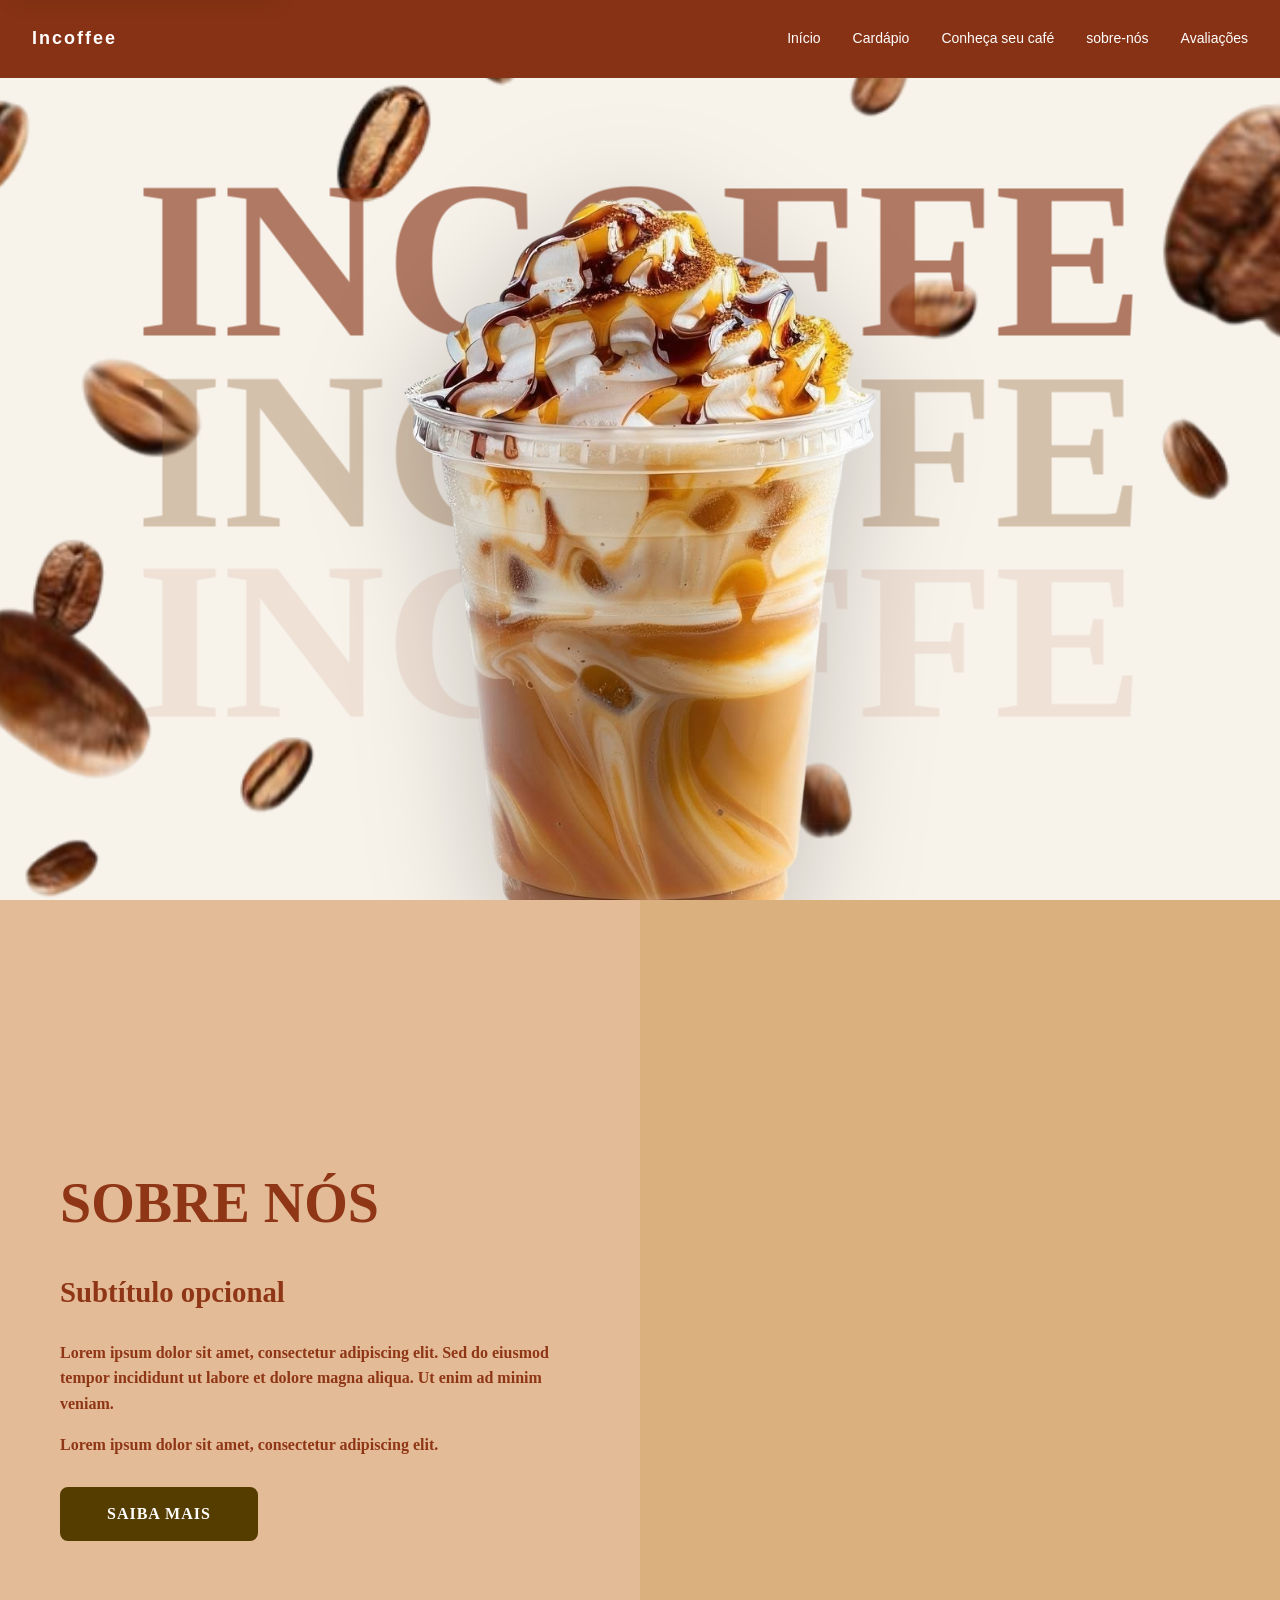
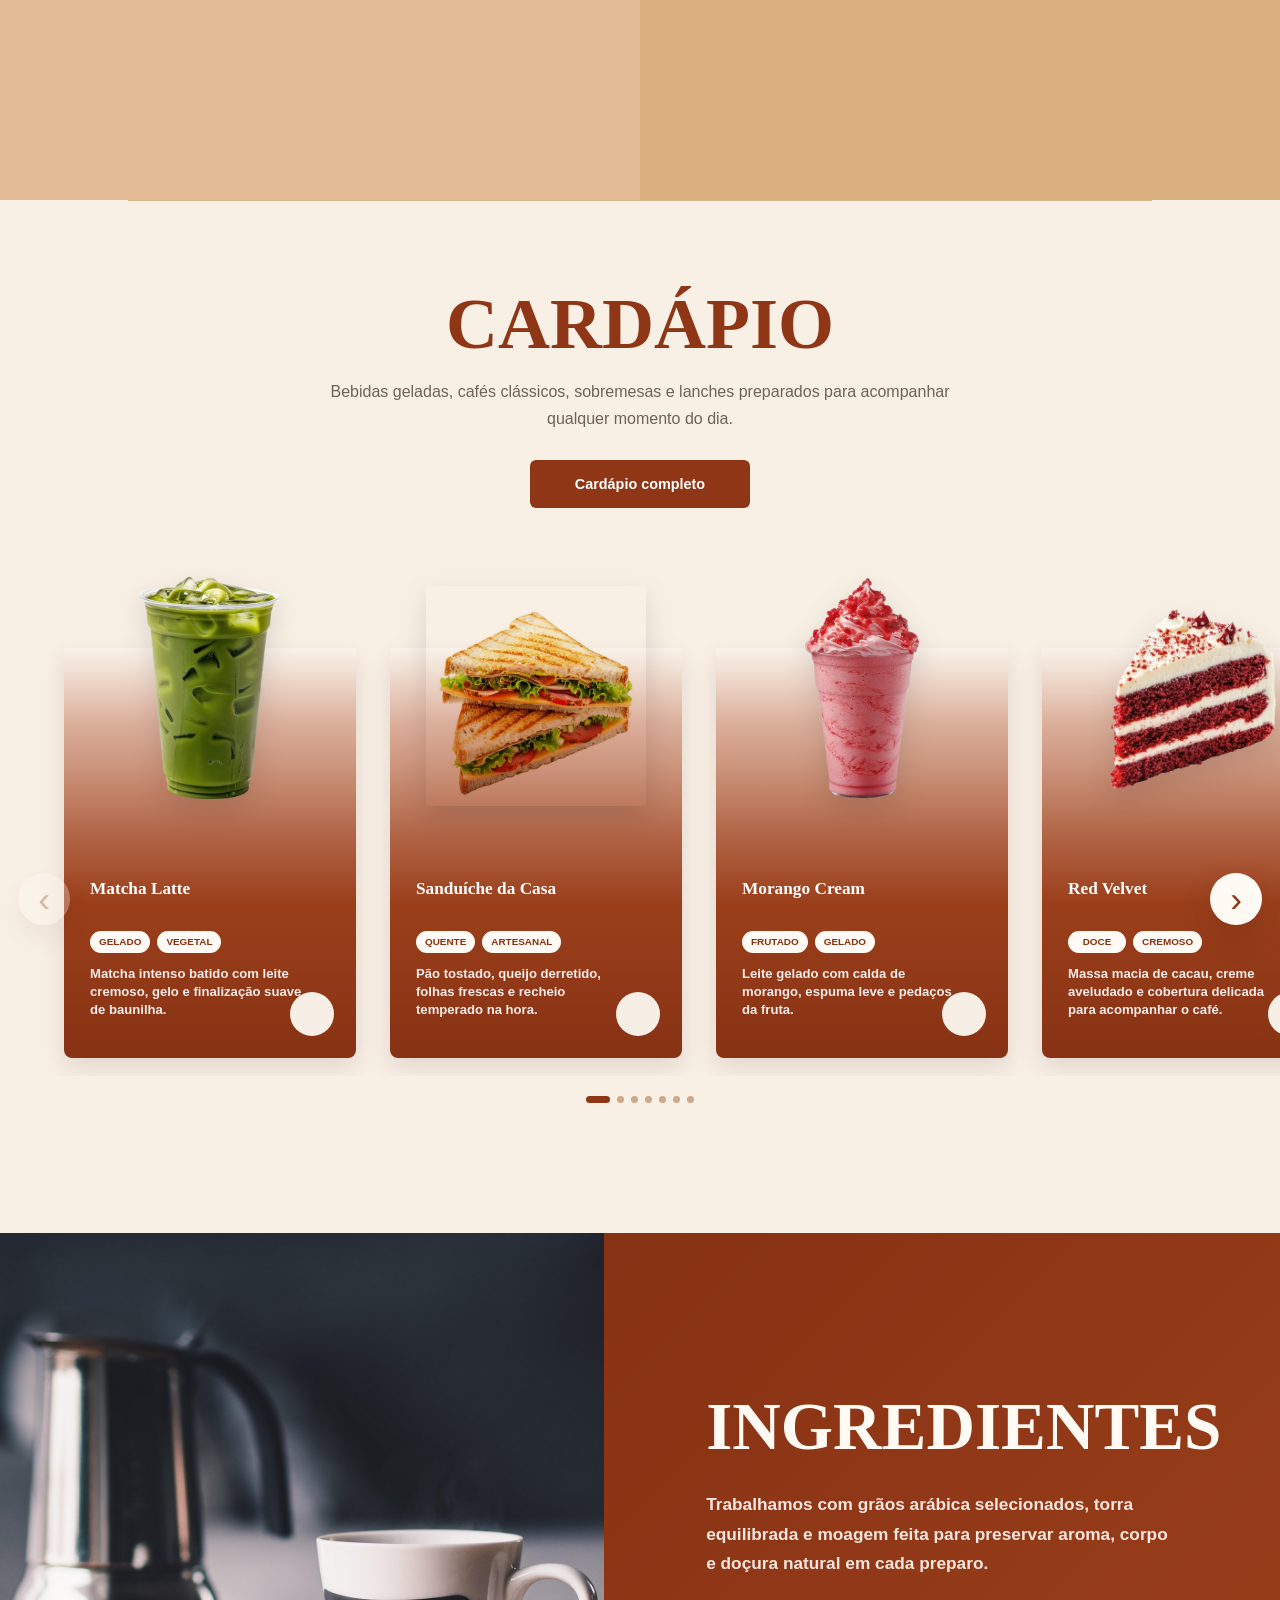
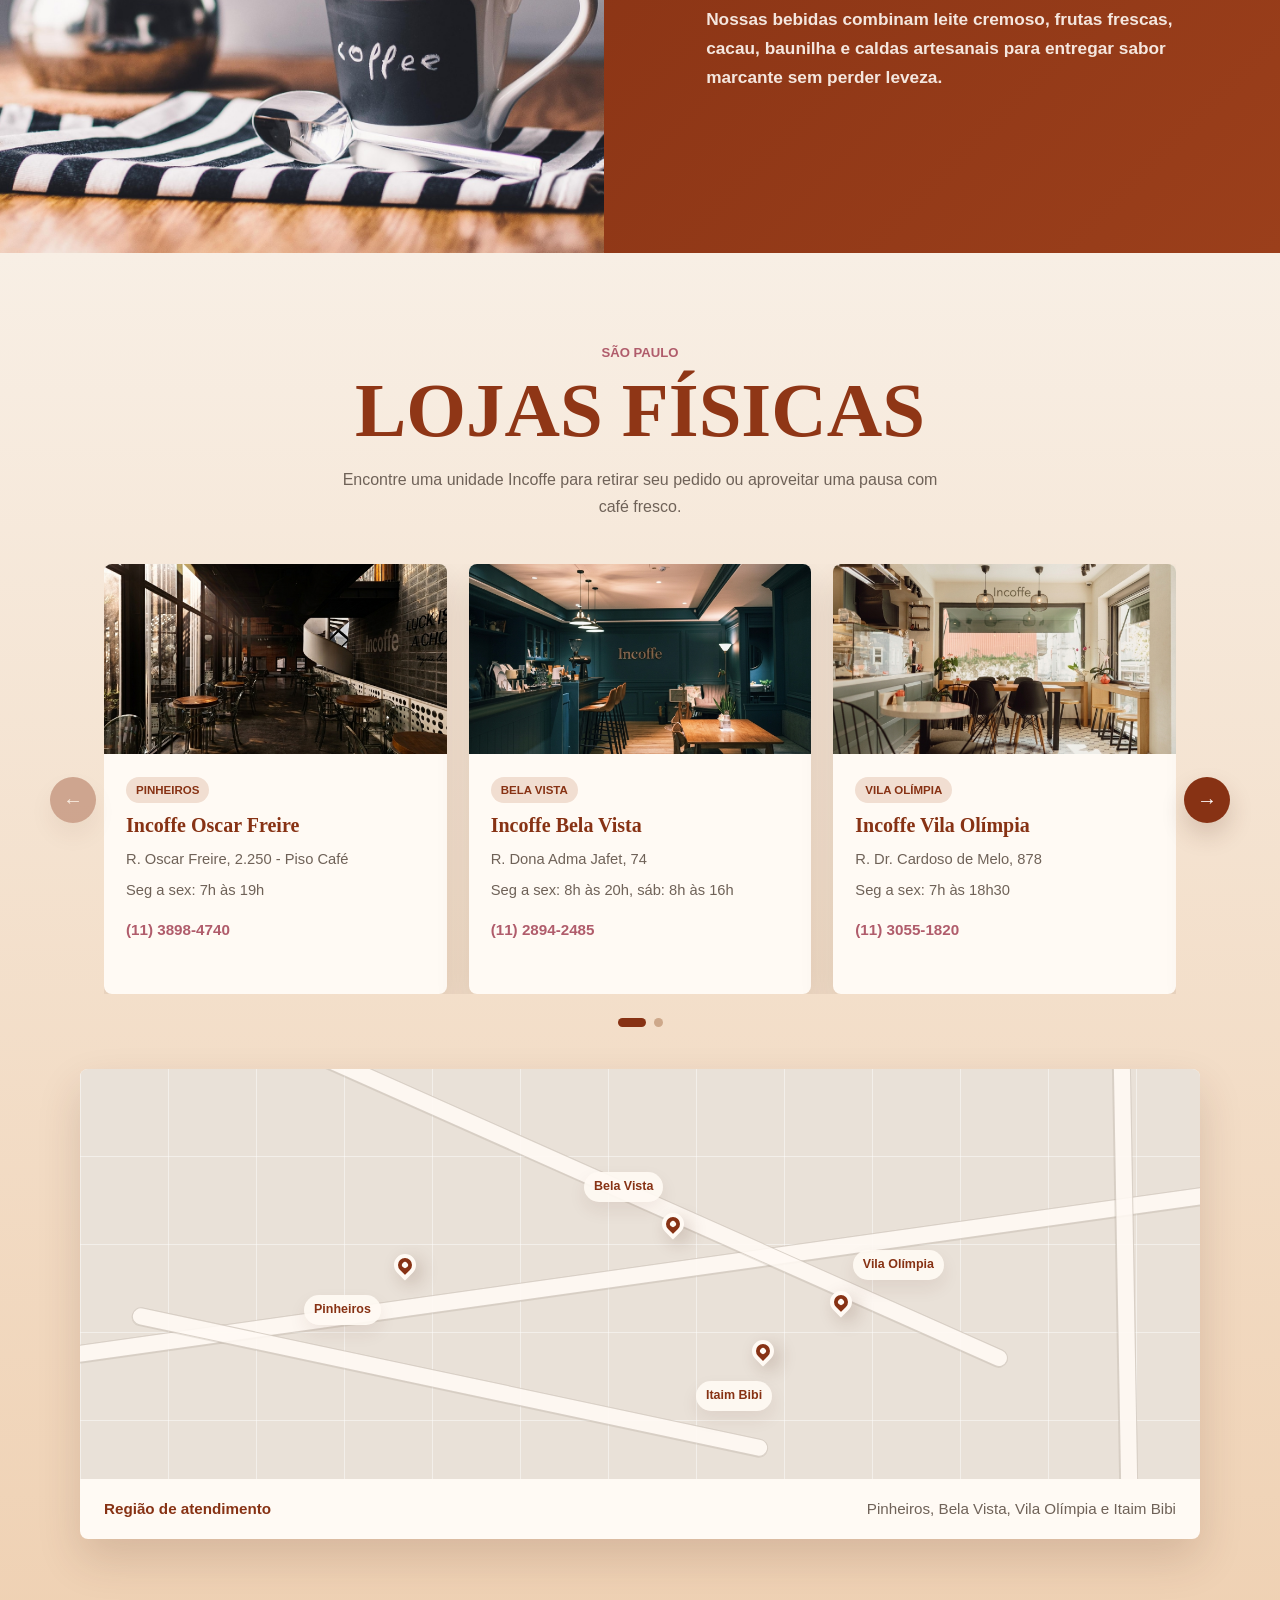
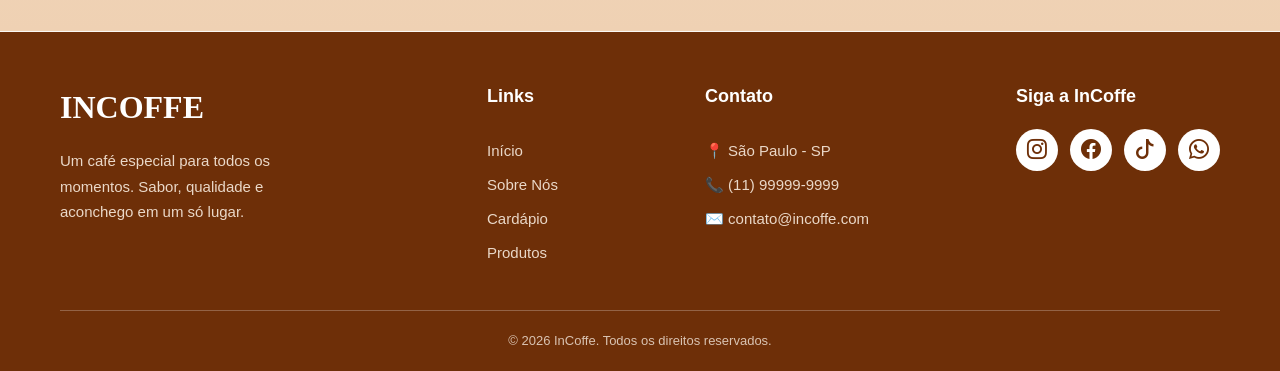
==== index.html @ 3d6f1a68 "." ====
<!DOCTYPE html>
<html lang="pt-BR">

<head>
  <meta charset="UTF-8">
  <meta name="viewport" content="width=device-width, initial-scale=1.0">
  <title>INCOFFE - Coffee Shop</title>
  <link rel="stylesheet" href="Css/index.css" type="text/css">
  <link rel="stylesheet" href="https://cdn.jsdelivr.net/npm/bootstrap-icons@1.13.1/font/bootstrap-icons.min.css">
</head>

<body>
  <a class="skip-link" href="#conteudo-principal">Pular para o conteúdo principal</a>

  <header>
    <nav id="navbar" aria-label="Menu principal">

      <i id="nav_logo"> Incoffee </i>

      <ul id="nav_list">
        <li class="nav-item active">
          <a href="#home">Início</a>
        </li>
        <li class="nav-item">
          <a href="cardapio.html">Cardápio</a>
        </li>
        <li class="nav-item">
          <a href="conheça.html">Conheça seu café</a>
        </li>
        <li class="nav-item">
          <a href="sobrenos.html">sobre-nós</a>
        </li>
        <li class="nav-item">
          <a href="#testimonials">Avaliações</a>
        </li>
      </ul>

      <button id="mobile_btn">
        <i class="fa-solid fa-bars"></i>
      </button>
    </nav>

    <div id="mobile_menu">
      <ul id="mobile_nav_list">
        <li class="nav-item">
          <a href="#home">Início</a>
        </li>
        <li class="nav-item">
          <a href="#menu">Cardápio</a>
        </li>
        <li class="nav-item">
          <a href="#testimonials">Avaliações</a>
        </li>
      </ul>

      <button class="btn-default">
        Peça aqui
      </button>
    </div>
  </header>

  <main id="conteudo-principal">
  <section class="hero" id="hero" aria-labelledby="titulo-principal">
    <h1 class="sr-only" id="titulo-principal">Incoffe Coffee Shop</h1>
    <img src="Img/grans de cafe .png" alt="" class="hero__background-image" aria-hidden="true">

    <div class="hero__text-background" aria-hidden="true">
      <h1 class="hero__text-line">INCOFFE</h1>
      <h1 class="hero__text-line">INCOFFE</h1>
      <h1 class="hero__text-line">INCOFFE</h1>
    </div>

    <div class="hero__image-wrapper" id="coffeeImageWrapper">
      <img src="./Img/cafecentro (1).png" alt="Iced Amber Latte" class="hero__product-image">
    </div>
  </section>

  <section class="sobre-nos">
    <div class="container">
      <div class="texto-col">
        <h2 class="titulo">SOBRE NÓS</h2>
        <p class="subtitulo">Subtítulo opcional</p>
        <p class="descricao">Lorem ipsum dolor sit amet, consectetur adipiscing elit. Sed do eiusmod tempor incididunt
          ut labore et dolore magna aliqua. Ut enim ad minim veniam.</p>
        <p class="descricao">Lorem ipsum dolor sit amet, consectetur adipiscing elit.</p>
        <a class="wave-button" href="sobrenos.html">SAIBA MAIS</a>
      </div>

      <div class="video-col">
        <div class="video-container">
          <video src="./videos/Vcoffee.mp4" autoplay muted loop playsinline></video>
        </div>
      </div>
    </div>
  </section>

  <section class="cardapio" id="cardapio">
    <div class="chamada">
      <h2>CARDÁPIO</h2>
      <p>Bebidas geladas, cafés clássicos, sobremesas e lanches preparados para acompanhar qualquer momento do dia.</p>
      <a class="buttonC" href="cardapio.html">Cardápio completo</a>
    </div>

    <div class="carrossel-produtos" id="produtos" aria-label="Produtos do cardápio">
      <button class="controle controle-anterior" type="button" aria-label="Produto anterior">&#8249;</button>

      <div class="janela-carrossel" role="region" aria-label="Lista rolável de produtos" tabindex="0">
        <div class="lista-produtos">
          <article class="produto">
            <img src="./Img/Matcha.png" alt="Matcha Latte">
            <h3>Matcha Latte</h3>
            <div class="etiquetas">
              <span>gelado</span>
              <span>vegetal</span>
            </div>
            <p>Matcha intenso batido com leite cremoso, gelo e finalização suave de baunilha.</p>
            <span class="circulo" aria-hidden="true"></span>
          </article>

          <article class="produto">
            <img src="./Img/Img/SanduicheN.jpg" alt="Sanduíche artesanal">
            <h3>Sanduíche da Casa</h3>
            <div class="etiquetas">
              <span>quente</span>
              <span>artesanal</span>
            </div>
            <p>Pão tostado, queijo derretido, folhas frescas e recheio temperado na hora.</p>
            <span class="circulo" aria-hidden="true"></span>
          </article>

          <article class="produto">
            <img src="./Img/Strawberry.png" alt="Bebida cremosa de morango">
            <h3>Morango Cream</h3>
            <div class="etiquetas">
              <span>frutado</span>
              <span>gelado</span>
            </div>
            <p>Leite gelado com calda de morango, espuma leve e pedaços da fruta.</p>
            <span class="circulo" aria-hidden="true"></span>
          </article>

          <article class="produto">
            <img src="./Img/RedVelvet.png" alt="Fatia de bolo red velvet">
            <h3>Red Velvet</h3>
            <div class="etiquetas">
              <span>doce</span>
              <span>cremoso</span>
            </div>
            <p>Massa macia de cacau, creme aveludado e cobertura delicada para acompanhar o café.</p>
            <span class="circulo" aria-hidden="true"></span>
          </article>

          <article class="produto">
            <img src="./Img/Img/icedLatte.png" alt="Iced latte com gelo">
            <h3>Iced Latte</h3>
            <div class="etiquetas">
              <span>espresso</span>
              <span>gelado</span>
            </div>
            <p>Espresso encorpado com leite gelado, gelo cristalino e toque leve de caramelo.</p>
            <span class="circulo" aria-hidden="true"></span>
          </article>

          <article class="produto">
            <img src="./Img/Img/PãodeQueijo.png" alt="Pão de queijo">
            <h3>Pão de Queijo</h3>
            <div class="etiquetas">
              <span>quentinho</span>
              <span>sem glúten</span>
            </div>
            <p>Casquinha dourada, interior macio e sabor de queijo que combina com qualquer café.</p>
            <span class="circulo" aria-hidden="true"></span>
          </article>

          <article class="produto">
            <img src="./Img/torta de limão.png" alt="Torta de limão">
            <h3>Torta de Limão</h3>
            <div class="etiquetas">
              <span>cítrico</span>
              <span>doce</span>
            </div>
            <p>Base crocante, creme de limão equilibrado e cobertura leve para uma pausa fresca.</p>
            <span class="circulo" aria-hidden="true"></span>
          </article>
        </div>
      </div>

      <button class="controle controle-proximo" type="button" aria-label="Próximo produto">&#8250;</button>

      <div class="indicadores" role="group" aria-label="Navegação do carrossel"></div>
    </div>
  </section>

  <section class="ingredientes" id="ingredientes">
    <div class="ingredientes__imagem">
      <img src="Img/fancycrave1-coffee-819362_1920.jpg" alt="Café quente preparado com ingredientes selecionados">
    </div>

    <div class="ingredientes__conteudo">
      <h2>INGREDIENTES</h2>
      <p>Trabalhamos com grãos arábica selecionados, torra equilibrada e moagem feita para preservar aroma, corpo e doçura natural em cada preparo.</p>
      <p>Nossas bebidas combinam leite cremoso, frutas frescas, cacau, baunilha e caldas artesanais para entregar sabor marcante sem perder leveza.</p>
    </div>
  </section>

  <section class="lojas-fisicas" id="lojas">
    <div class="lojas-cabecalho">
      <span>São Paulo</span>
      <h2>Lojas físicas</h2>
      <p>Encontre uma unidade Incoffe para retirar seu pedido ou aproveitar uma pausa com café fresco.</p>
    </div>

    <div class="carousel-wrapper" role="region" aria-label="Carrossel de lojas físicas em São Paulo">
      <button class="carousel-btn prev" id="prevBtn" type="button" aria-label="Loja anterior">&#8592;</button>

      <div class="carousel-track-container">
        <div class="carousel-track" id="track">
          <article class="loja-card">
            <img src="Img/Endereço1.jpeg" alt="Fachada da loja Incoffe Oscar Freire">
            <div class="loja-card__conteudo">
              <span class="loja-card__bairro">Pinheiros</span>
              <h3>Incoffe Oscar Freire</h3>
              <p>R. Oscar Freire, 2.250 - Piso Café</p>
              <p>Seg a sex: 7h às 19h</p>
              <strong>(11) 3898-4740</strong>
            </div>
          </article>

          <article class="loja-card">
            <img src="Img/Endereço2.jpeg" alt="Ambiente da loja Incoffe Bela Vista">
            <div class="loja-card__conteudo">
              <span class="loja-card__bairro">Bela Vista</span>
              <h3>Incoffe Bela Vista</h3>
              <p>R. Dona Adma Jafet, 74</p>
              <p>Seg a sex: 8h às 20h, sáb: 8h às 16h</p>
              <strong>(11) 2894-2485</strong>
            </div>
          </article>

          <article class="loja-card">
            <img src="Img/Endereço3.jpeg" alt="Mesa de atendimento da loja Incoffe Vila Olímpia">
            <div class="loja-card__conteudo">
              <span class="loja-card__bairro">Vila Olímpia</span>
              <h3>Incoffe Vila Olímpia</h3>
              <p>R. Dr. Cardoso de Melo, 878</p>
              <p>Seg a sex: 7h às 18h30</p>
              <strong>(11) 3055-1820</strong>
            </div>
          </article>

          <article class="loja-card">
            <img src="Img/endereço4.png" alt="Interior da loja Incoffe Itaim Bibi">
            <div class="loja-card__conteudo">
              <span class="loja-card__bairro">Itaim Bibi</span>
              <h3>Incoffe Itaim Bibi</h3>
              <p>R. João Cachoeira, 1200</p>
              <p>Seg a sex: 7h às 19h, sáb: 9h às 14h</p>
              <strong>(11) 3345-6789</strong>
            </div>
          </article>
        </div>
      </div>

      <button class="carousel-btn next" id="nextBtn" type="button" aria-label="Próxima loja">&#8594;</button>

      <div class="dots" id="dots" role="group" aria-label="Navegação das lojas"></div>
    </div>

    <div class="mapa-lojas">
      <div class="mapa-lojas__quadro">
        <iframe
          title="Mapa das lojas físicas Incoffe em São Paulo"
          src="https://www.openstreetmap.org/export/embed.html?bbox=-46.7152%2C-23.6187%2C-46.5938%2C-23.5044&amp;layer=mapnik&amp;marker=-23.5614%2C-46.6559"
          loading="lazy">
        </iframe>
        <div class="mapa-lojas__overlay" aria-hidden="true">
          <span class="mapa-rua mapa-rua--principal"></span>
          <span class="mapa-rua mapa-rua--diagonal"></span>
          <span class="mapa-rua mapa-rua--vertical"></span>
          <span class="mapa-rua mapa-rua--curta"></span>
          <span class="mapa-pin mapa-pin--pinheiros"></span>
          <span class="mapa-pin mapa-pin--bela"></span>
          <span class="mapa-pin mapa-pin--vila"></span>
          <span class="mapa-pin mapa-pin--itaim"></span>
          <span class="mapa-bairro mapa-bairro--pinheiros">Pinheiros</span>
          <span class="mapa-bairro mapa-bairro--bela">Bela Vista</span>
          <span class="mapa-bairro mapa-bairro--vila">Vila Olímpia</span>
          <span class="mapa-bairro mapa-bairro--itaim">Itaim Bibi</span>
        </div>
      </div>
      <div class="mapa-lojas__legenda">
        <strong>Região de atendimento</strong>
        <span>Pinheiros, Bela Vista, Vila Olímpia e Itaim Bibi</span>
      </div>
    </div>
  </section>
  </main>

  <footer class="footer">
    <div class="footer-container">
      <div class="footer-logo">
        <h2>INCOFFE</h2>
        <p>
          Um café especial para todos os momentos.
          Sabor, qualidade e aconchego em um só lugar.
        </p>
      </div>

      <div class="footer-links">
        <h3>Links</h3>
        <a href="index.html">Início</a>
        <a href="sobrenos.html">Sobre Nós</a>
        <a href="cardapio.html">Cardápio</a>
        <a href="#products">Produtos</a>
      </div>

      <div class="footer-contato">
        <h3>Contato</h3>
        <p>📍 São Paulo - SP</p>
        <p>📞 (11) 99999-9999</p>
        <p>✉️ contato@incoffe.com</p>
      </div>

      <div class="footer-social">
        <h3>Siga a InCoffe</h3>
        <div class="social-icons">
          <a href="#" title="Instagram"><i class="bi bi-instagram"></i></a>
          <a href="#" title="Facebook"><i class="bi bi-facebook"></i></a>
          <a href="#" title="TikTok"><i class="bi bi-tiktok"></i></a>
          <a href="#" title="WhatsApp"><i class="bi bi-whatsapp"></i></a>
        </div>
      </div>
    </div>

    <div class="footer-bottom">
      <p>© 2026 InCoffe. Todos os direitos reservados.</p>
    </div>
  </footer>

  <script src="script.js"></script>
  <script src="acessibilidade.js"></script>
</body>

</html>
---- Css/index.css ----
:root {
  --color-primary: #873214;
  --color-primary-dark: #6E2F08;
  --color-accent: #fffefe;
  --color-text: #2c2c2a;
  --color-text-light: #888780;
  --color-bg: #faf8f3;
  --color-bg-dark: #e7dbba;
  --color-border: rgba(88, 87, 84, 0.1);
  --color-rose: #b05c6b;
  --color-brown-light: #d9b38c;

  --spacing-xs: 0.5rem;
  --spacing-sm: 1rem;
  --spacing-md: 1.5rem;
  --spacing-lg: 2rem;
  --spacing-xl: 6rem;
  --spacing-2xl: 6rem;

  --border-radius: 8px;
  --transition: 0.3s ease;
  --transition-smooth: 0.4s ease-in-out;
}

* {
  margin: 0;
  padding: 0;
  box-sizing: border-box;
}

html {
  scroll-behavior: smooth;
}

body {
  font-family: -apple-system, BlinkMacSystemFont, 'Segoe UI', Roboto, Oxygen, Ubuntu, Cantarell, sans-serif;
  background-color: var(--color-bg);
  color: var(--color-text);
  line-height: 1.6;
  overflow-x: hidden;
  padding: 0;
}

.skip-link {
  position: fixed;
  top: 12px;
  left: 12px;
  z-index: 2000;
  transform: translateY(-140%);
  padding: 10px 14px;
  border-radius: 6px;
  background: #fffaf4;
  color: var(--color-primary);
  font-weight: 800;
  text-decoration: none;
  box-shadow: 0 8px 18px rgba(83, 39, 22, 0.2);
  transition: transform var(--transition);
}

.skip-link:focus {
  transform: translateY(0);
}

.sr-only {
  position: absolute;
  width: 1px;
  height: 1px;
  padding: 0;
  margin: -1px;
  overflow: hidden;
  clip: rect(0, 0, 0, 0);
  white-space: nowrap;
  border: 0;
}

a:focus-visible,
button:focus-visible,
[tabindex]:focus-visible {
  outline: 3px solid var(--color-rose);
  outline-offset: 3px;
}

/* ========== NAVBAR ========== */
#navbar {
  position: fixed;
  top: 0;
  left: 0;
  right: 0;
  z-index: 1000;
  background: #873214;
  backdrop-filter: blur(10px);
  padding: var(--spacing-md) var(--spacing-lg);
  display: flex;
  justify-content: space-between;
  align-items: center;
  border-bottom: 0.5px solid var(--color-border);
}

#nav_logo {
  font-size: 18px;
  font-weight: 600;
  letter-spacing: 2px;
  color: var(--color-accent);
  font-style: normal;
}

#nav_list {
  display: flex;
  list-style: none;
  gap: var(--spacing-lg);
  font-size: 14px;
  margin: 0;
  padding: 0;
}

#nav_list a {
  text-decoration: none;
  color: var(--color-accent);
  transition: color var(--transition-smooth);
}

#nav_list a:hover,
.nav-item.active a {
  color: #fffdfa;
}

#mobile_btn,
#mobile_menu {
  display: none;
}

.btn-default {
  background: var(--color-accent);
  color: var(--color-primary);
  border: none;
  padding: 0.7rem 1.5rem;
  border-radius: var(--border-radius);
  cursor: pointer;
  font-size: 13px;
  font-weight: 600;
  transition: all var(--transition-smooth);
}

.btn-default:hover {
  background: #6d3a09;
  color: var(--color-accent);
}

/* ========== HERO ========== */
.hero {
  height: 100vh;
  min-height: 100vh;
  position: relative;
  overflow: hidden;
  display: flex;
  align-items: center;
  justify-content: center;
  background: #f7f2ea;
  margin-top: 0;
  container-type: inline-size;
}

.hero__background-image {
  position: absolute;
  inset: 0;
  z-index: 0;
  width: 100%;
  height: 100%;
  object-fit: cover;
  object-position: center;
  pointer-events: none;
  user-select: none;
}

.hero__text-background {
  position: absolute;
  top: 50%;
  left: 50%;
  transform: translate(-50%, -50%);
  width: min(100%, 1440px);
  height: 100%;
  display: flex;
  flex-direction: column;
  justify-content: center;
  align-items: center;
  z-index: 1;
  pointer-events: none;
  overflow: hidden;
}

.hero__text-line {
  font-size: clamp(4rem, 18cqi, 14rem);
  font-weight: 900;
  font-family: "Rockwell Extra Bold", "Rockwell", "Cooper Black";
  text-transform: uppercase;
  letter-spacing: 0;
  line-height: 0.85;
  white-space: nowrap;
  text-align: center;
  width: 100%;
  transform: translateY(0);
  will-change: transform;
}

.hero__text-line:nth-child(1) {
  transform: scaleX(1.05);
  color: #873314a1;
  opacity: 1;
}

.hero__text-line:nth-child(2) {
  transform: scaleX(1.08);
  color: #8b592ba2;
  opacity: 0.5;
}

.hero__text-line:nth-child(3) {
  transform: scaleX(1.05);
  color: #ba6e4d83;
  opacity: 0.25;
}

.hero__image-wrapper {
  position: absolute;
  top: 55%;
  left: 50%;
  transform: translate(-50%, -40%);
  z-index: 10;
  width: clamp(400px, 60vw, 1200px);
  max-width: none;
  height: auto;
  display: flex;
  align-items: center;
  justify-content: center;
  will-change: transform;
}

.hero__product-image {
  width: 100%;
  height: auto;
  max-height: 90vh;
  object-fit: contain;
  object-position: center;
  filter: drop-shadow(0 20px 60px rgba(0, 0, 0, 0.2));
}

/* ========== SOBRE NÓS ========== */
.sobre-nos {
  background: #dab07e;
  min-height: 100vh;
  display: flex;
  justify-content: center;
  align-items: stretch;
  padding: 0;
  overflow: hidden;
  font-family: "Rockwell Extra Bold", "Rockwell", Georgia, serif;
}

.sobre-nos .container {
  display: flex;
  flex-wrap: nowrap;
  max-width: 100%;
  width: 100%;
  padding: 0;
  gap: 0;
}

.texto-col {
  flex: 0 0 50%;
  max-width: 50%;
  background-color: #e4bb97;
  display: flex;
  flex-direction: column;
  justify-content: center;
  align-items: flex-start;
  padding: 60px;
  box-sizing: border-box;
  color: #8F3616;
}

.sobre-nos .titulo {
  color: #8F3616;
  font-family: "Rockwell Extra Bold", "Rockwell", Georgia, serif;
  font-size: 3.5rem;
  margin-bottom: 20px;
}

.sobre-nos .subtitulo {
  color: #8F3616;
  font-size: 1.8rem;
  font-style: normal;
  font-weight: 800;
  margin-bottom: 25px;
}

.descricao {
  color: #8F3616;
  font-size: 1rem;
  font-weight: 700;
  line-height: 1.6;
  margin-bottom: 15px;
}

.wave-button {
  display: inline-flex;
  align-items: center;
  justify-content: center;
  margin-top: 15px;
  padding: 12px 45px;
  background-color: #553d00;
  border: 2px solid #553d00;
  border-radius: 8px;
  color: #ffffff;
  text-decoration: none;
  font-weight: bold;
  letter-spacing: 1px;
  cursor: pointer;
  transition: 0.3s;
}

.wave-button:hover {
  background-color: #3a2a00;
  border-color: #3a2a00;
}

.video-col {
  flex: 0 0 50%;
  max-width: 50%;
  display: flex;
  justify-content: center;
  align-items: center;
  margin: 0;
  position: relative;
  z-index: 10;
}

.video-container {
  width: 100%;
  height: 100%;
  overflow: hidden;
  border: 0;
}

.video-container video {
  width: 100%;
  height: 100%;
  object-fit: cover;
  border: 0;
  outline: none;
}

/* =========================================================
   CARDÁPIO
========================================================= */

.cardapio {
  background: #f8efe5;
  padding: 88px 0 82px;
  position: relative;
  overflow: hidden;
  container-type: inline-size;
}

.cardapio::before {
  content: "";
  position: absolute;
  top: 0;
  left: 50%;
  width: 80%;
  height: 1px;
  transform: translateX(-50%);
  background: #d9b38c;
}

/* ---------- TÍTULO ---------- */

.cardapio .chamada {
  max-width: 700px;
  margin: 0 auto 42px;
  padding: 0 24px;
  text-align: center;
}

.cardapio .chamada h2 {
  margin: 0 0 18px;
  color: #8f3616;
  font-family: "Rockwell Extra Bold", "Rockwell", Georgia, serif;
  font-size: clamp(2.6rem, 11cqi, 4.5rem);
  font-weight: 900;
  line-height: 1;
  letter-spacing: 0;
  text-transform: uppercase;
}

.cardapio .chamada p {
  max-width: 620px;
  margin: 0 auto 28px;
  color: #6f6258;
  font-size: 1rem;
  line-height: 1.7;
}

/* ---------- BOTÃO DO CARDÁPIO ---------- */

.buttonC {
  border: none;
  display: inline-flex;
  align-items: center;
  justify-content: center;
  min-width: 220px;
  min-height: 48px;
  padding: 12px 28px;
  border-radius: 6px;
  background: #8f3616;
  color: #fff;
  font-size: 0.9rem;
  font-weight: 700;
  text-decoration: none;
  cursor: pointer;
  transition: 0.25s ease;
}

.buttonC:hover {
  background: #6e2f08;
  transform: translateY(-2px);
}

/* =========================================================
   CARROSSEL DE PRODUTOS
========================================================= */

.carrossel-produtos {
  width: min(1440px, 100%);
  margin: 0 auto;
  position: relative;
  padding: 0 0 48px;
}

.janela-carrossel {
  width: 100%;
  overflow-x: auto;
  overflow-y: visible;
  border-radius: 0;
  scroll-behavior: smooth;
  scroll-padding: 0 max(44px, 5vw);
  scroll-snap-type: x mandatory;
  scrollbar-width: none;
}

.janela-carrossel::-webkit-scrollbar {
  display: none;
}

.lista-produtos {
  display: flex;
  gap: 34px;
  width: max-content;
  padding: 98px max(44px, 5vw) 18px;
}

/* =========================================================
   CARD
========================================================= */

.produto {
  position: relative;
  flex: 0 0 292px;
  height: 410px;
  padding: 232px 26px 28px;
  display: flex;
  flex-direction: column;
  align-items: flex-start;
  scroll-snap-align: center;
  background: linear-gradient(180deg, rgba(248, 239, 229, 0) 0%, #d7a58e 18%, #9b3f1b 62%, #873214 100%);
  border-radius: 0 0 8px 8px;
  color: #fff;
  overflow: visible;
  box-shadow: 0 10px 25px rgba(83, 39, 22, 0.12);
  transition: transform 0.3s ease, box-shadow 0.3s ease;
}

.produto::before {
  content: "";
  position: absolute;
  inset: 0;
  border-radius: inherit;
  background: linear-gradient(to bottom, rgba(255, 255, 255, 0.2), transparent 45%);
  pointer-events: none;
}

.produto:hover {
  transform: translateY(-6px);
  box-shadow: 0 16px 32px rgba(83, 39, 22, 0.18);
}

/* =========================================================
   IMAGEM
========================================================= */

.produto img {
  position: absolute;
  top: -78px;
  left: 50%;
  width: 236px;
  height: 236px;
  transform: translateX(-50%);
  object-fit: contain;
  filter: drop-shadow(0 10px 14px rgba(0, 0, 0, 0.12));
  transition: transform 0.35s ease;
}

.produto:nth-child(2) img {
  top: -62px;
  width: 276px;
  height: 220px;
  mix-blend-mode: multiply;
}

.produto:nth-child(4) img,
.produto:nth-child(7) img {
  top: -64px;
  width: 250px;
  height: 228px;
}

.produto:nth-child(6) img {
  top: -52px;
  width: 226px;
  height: 210px;
}

.produto:hover img {
  transform: translateX(-50%) translateY(-5px);
}

/* =========================================================
   NOME
========================================================= */

.produto h3 {
  position: relative;
  z-index: 2;
  min-height: 44px;
  margin: 0 0 7px;
  color: #fff;
  font-family: "Rockwell Extra Bold", "Rockwell", Georgia, serif;
  font-size: 1.08rem;
  line-height: 1.08;
  text-align: left;
}

/* =========================================================
   ETIQUETAS
========================================================= */

.produto .etiquetas {
  display: flex;
  flex-wrap: wrap;
  gap: 7px;
  margin-bottom: 12px;
}

.produto .etiquetas span {
  min-width: 58px;
  padding: 3px 9px;
  border: none;
  border-radius: 20px;
  background: #fffaf4;
  color: #873214;
  font-size: 0.62rem;
  font-weight: 800;
  letter-spacing: 0;
  text-align: center;
  text-transform: uppercase;
}

/* =========================================================
   DESCRIÇÃO
========================================================= */

.produto p {
  position: relative;
  z-index: 2;
  margin: 0;
  max-width: 218px;
  color: rgba(255, 255, 255, 0.9);
  font-size: 0.82rem;
  font-weight: 600;
  line-height: 1.35;
  text-align: left;
}

/* =========================================================
   CÍRCULO DE AÇÃO
========================================================= */

.produto .circulo {
  position: absolute;
  right: 22px;
  bottom: 22px;
  width: 44px;
  height: 44px;
  border-radius: 50%;
  background: #f7eee5;
  transition: 0.3s ease;
}

.produto:hover .circulo {
  transform: scale(1.08);
}

/* =========================================================
   BOTÕES DO CARROSSEL
========================================================= */

.controle {
  position: absolute;
  top: 58%;
  transform: translateY(-50%);
  width: 52px;
  height: 52px;
  border: none;
  border-radius: 50%;
  background: #fffaf4;
  color: #8f3616;
  font-size: 2.2rem;
  font-weight: 400;
  display: flex;
  align-items: center;
  justify-content: center;
  cursor: pointer;
  z-index: 10;
  box-shadow: 0 14px 30px rgba(70, 32, 14, 0.18);
  transition: background 0.25s ease, color 0.25s ease, transform 0.25s ease;
}

.controle:hover {
  background: #8f3616;
  color: #fff;
  transform: translateY(-50%) scale(1.05);
}

.controle:disabled {
  opacity: 0.3;
  cursor: default;
  transform: translateY(-50%);
}

.controle-anterior {
  left: 18px;
}

.controle-proximo {
  right: 18px;
}

/* =========================================================
   INDICADORES
========================================================= */

.indicadores {
  display: flex;
  justify-content: center;
  align-items: center;
  gap: 7px;
  margin-top: 20px;
}

.indicadores button {
  width: 7px;
  height: 7px;
  padding: 0;
  border: none;
  border-radius: 20px;
  background: #cda88a;
  cursor: pointer;
  transition: width 0.25s ease, background 0.25s ease;
}

.indicadores button.ativo {
  width: 24px;
  background: #8f3616;
}

/* =========================================================
   TABLET
========================================================= */

@media (max-width: 1000px) {
  .cardapio {
    padding: 76px 0 68px;
  }

  .lista-produtos {
    gap: 26px;
    padding-left: max(28px, 4vw);
    padding-right: max(28px, 4vw);
  }

  .produto {
    flex-basis: 270px;
    height: 395px;
    padding-top: 222px;
  }

  .produto img {
    width: 218px;
    height: 218px;
  }
}

/* =========================================================
   MOBILE
========================================================= */

@media (max-width: 650px) {
  .cardapio {
    padding: 62px 0 56px;
  }

  .cardapio .chamada {
    margin-bottom: 35px;
  }

  .cardapio .chamada h2 {
    font-size: 2.7rem;
  }

  .cardapio .chamada p {
    font-size: 0.9rem;
  }

  .carrossel-produtos {
    padding-bottom: 34px;
  }

  .janela-carrossel {
    scroll-padding: 0 20px;
  }

  .lista-produtos {
    gap: 18px;
    padding: 86px 20px 18px;
  }

  .produto {
    flex: 0 0 min(78vw, 260px);
    height: 378px;
    padding: 206px 20px 24px;
  }

  .produto img {
    width: 202px;
    height: 202px;
    top: -62px;
  }

  .produto:nth-child(2) img {
    top: -48px;
    width: 232px;
    height: 184px;
  }

  .produto:nth-child(4) img,
  .produto:nth-child(7) img {
    top: -52px;
    width: 214px;
    height: 194px;
  }

  .produto h3 {
    min-height: 38px;
    font-size: 1rem;
  }

  .produto p {
    max-width: calc(100% - 54px);
    font-size: 0.8rem;
  }

  .controle {
    display: none;
  }
}

/* =========================================================
   CELULARES PEQUENOS
========================================================= */

@media (max-width: 400px) {
  .cardapio .chamada h2 {
    font-size: 2.35rem;
  }

  .produto {
    flex-basis: 252px;
    height: 368px;
  }

  .produto img {
    width: 190px;
    height: 190px;
  }
}

@media (prefers-reduced-motion: reduce) {
  html {
    scroll-behavior: auto;
  }

  *,
  *::before,
  *::after {
    animation-duration: 0.01ms !important;
    animation-iteration-count: 1 !important;
    transition-duration: 0.01ms !important;
  }
}

/* ========== INGREDIENTES ========== */
.ingredientes {
  min-height: 620px;
  display: grid;
  grid-template-columns: minmax(0, 1fr) minmax(0, 1.12fr);
  background: #873214;
  container-type: inline-size;
}

.ingredientes__imagem {
  min-height: 620px;
  overflow: hidden;
}

.ingredientes__imagem img {
  width: 100%;
  height: 100%;
  display: block;
  object-fit: cover;
  object-position: center;
}

.ingredientes__conteudo {
  display: flex;
  flex-direction: column;
  align-items: flex-start;
  justify-content: center;
  padding: clamp(52px, 8vw, 108px);
  color: #fffaf4;
  background: linear-gradient(135deg, #873214 0%, #9b3f1b 100%);
  text-align: left;
}

.ingredientes__conteudo h2 {
  margin: 0 0 30px;
  color: #fffaf4;
  font-family: "Rockwell Extra Bold", "Rockwell", Georgia, serif;
  font-size: clamp(2.8rem, 6cqi, 4.2rem);
  font-weight: 900;
  line-height: 1;
  letter-spacing: 0;
  text-transform: uppercase;
}

.ingredientes__conteudo p {
  max-width: 660px;
  margin: 0 0 26px;
  color: rgba(255, 250, 244, 0.9);
  font-size: 1.08rem;
  font-weight: 700;
  line-height: 1.7;
  text-align: left;
}

.ingredientes__conteudo p:last-child {
  margin-bottom: 0;
}

/* ========== LOJAS FÍSICAS ========== */
.lojas-fisicas {
  background: linear-gradient(180deg, #f8efe5 0%, #efd1b3 100%);
  padding: 86px 34px 92px;
  container-type: inline-size;
}

.lojas-cabecalho {
  max-width: 720px;
  margin: 0 auto 44px;
  text-align: center;
  color: #8f3616;
}

.lojas-cabecalho span {
  display: inline-flex;
  margin-bottom: 10px;
  color: #b05c6b;
  font-size: 0.82rem;
  font-weight: 800;
  letter-spacing: 0;
  text-transform: uppercase;
}

.lojas-cabecalho h2 {
  margin: 0 0 16px;
  font-family: "Rockwell Extra Bold", "Rockwell", Georgia, serif;
  font-size: clamp(2.8rem, 14cqi, 4.8rem);
  font-weight: 900;
  line-height: 1;
  text-transform: uppercase;
}

.lojas-cabecalho p {
  max-width: 600px;
  margin: 0 auto;
  color: #6f6258;
  font-size: 1rem;
  line-height: 1.7;
}

.carousel-wrapper {
  position: relative;
  width: min(1180px, 100%);
  margin: 0 auto 42px;
  padding: 0 54px;
}

.carousel-track-container {
  overflow: hidden;
}

.carousel-track {
  display: flex;
  gap: 22px;
  transition: transform 0.4s ease-in-out;
  will-change: transform;
}

.loja-card {
  flex: 0 0 calc((100% - 44px) / 3);
  min-height: 430px;
  overflow: hidden;
  border-radius: 8px;
  background: #fffaf4;
  box-shadow: 0 18px 34px rgba(83, 39, 22, 0.14);
}

.loja-card img {
  width: 100%;
  height: 190px;
  object-fit: cover;
  display: block;
}

.loja-card__conteudo {
  padding: 22px;
  color: #4a3329;
}

.loja-card__bairro {
  display: inline-flex;
  margin-bottom: 10px;
  padding: 4px 10px;
  border-radius: 999px;
  background: #f1ded1;
  color: #873214;
  font-size: 0.72rem;
  font-weight: 800;
  text-transform: uppercase;
}

.loja-card h3 {
  margin: 0 0 12px;
  color: #873214;
  font-family: "Rockwell Extra Bold", "Rockwell", Georgia, serif;
  font-size: 1.25rem;
  line-height: 1.2;
}

.loja-card p {
  margin: 0 0 9px;
  color: #6f6258;
  font-size: 0.92rem;
  line-height: 1.45;
}

.loja-card strong {
  display: inline-flex;
  margin-top: 8px;
  color: #b05c6b;
  font-size: 0.95rem;
}

.carousel-btn {
  position: absolute;
  top: 46%;
  width: 46px;
  height: 46px;
  border-radius: 50%;
  border: none;
  background: #873214;
  color: white;
  font-size: 1.25rem;
  cursor: pointer;
  display: flex;
  align-items: center;
  justify-content: center;
  z-index: 10;
  box-shadow: 0 12px 24px rgba(83, 39, 22, 0.18);
  transition: background 0.2s, transform 0.2s;
}

.carousel-btn:hover {
  background: #b05c6b;
  transform: translateY(-2px);
}

.carousel-btn.prev {
  left: 0;
}

.carousel-btn.next {
  right: 0;
}

.carousel-btn:disabled {
  opacity: 0.35;
  cursor: default;
  transform: none;
}

.dots {
  display: flex;
  justify-content: center;
  gap: 8px;
  margin-top: 24px;
}

.dot {
  width: 9px;
  height: 9px;
  border-radius: 50%;
  background: #cda88a;
  border: none;
  cursor: pointer;
  padding: 0;
  transition: width 0.25s ease, background 0.25s ease;
}

.dot.active {
  width: 28px;
  border-radius: 999px;
  background: #873214;
}

.mapa-lojas {
  width: min(1120px, 100%);
  margin: 0 auto;
  overflow: hidden;
  border-radius: 8px;
  background: #fffaf4;
  box-shadow: 0 20px 44px rgba(83, 39, 22, 0.16);
}

.mapa-lojas__quadro {
  position: relative;
  width: 100%;
  height: 410px;
  overflow: hidden;
  background:
    linear-gradient(90deg, rgba(255, 255, 255, 0.45) 1px, transparent 1px) 0 0 / 88px 88px,
    linear-gradient(0deg, rgba(255, 255, 255, 0.45) 1px, transparent 1px) 0 0 / 88px 88px,
    #e9e1d8;
}

.mapa-lojas iframe {
  position: absolute;
  inset: 0;
  z-index: 1;
  width: 100%;
  height: 100%;
  display: block;
  border: 0;
}

.mapa-lojas__overlay {
  position: absolute;
  inset: 0;
  z-index: 2;
  pointer-events: none;
}

.mapa-rua {
  position: absolute;
  height: 18px;
  border: 1px solid rgba(141, 126, 111, 0.32);
  border-radius: 999px;
  background: rgba(255, 250, 244, 0.88);
  box-shadow: 0 1px 0 rgba(141, 126, 111, 0.18);
}

.mapa-rua--principal {
  left: -6%;
  top: 48%;
  width: 112%;
  transform: rotate(-8deg);
}

.mapa-rua--diagonal {
  left: 12%;
  top: 28%;
  width: 74%;
  transform: rotate(24deg);
}

.mapa-rua--vertical {
  left: 49%;
  top: -4%;
  width: 88%;
  transform: rotate(89deg);
}

.mapa-rua--curta {
  left: 4%;
  top: 74%;
  width: 58%;
  transform: rotate(12deg);
}

.mapa-pin {
  position: absolute;
  width: 22px;
  height: 22px;
  border: 4px solid #fffaf4;
  border-radius: 50% 50% 50% 0;
  background: #873214;
  box-shadow: 0 8px 18px rgba(83, 39, 22, 0.22);
  transform: rotate(-45deg);
}

.mapa-pin::after {
  content: "";
  position: absolute;
  inset: 4px;
  border-radius: 50%;
  background: #fffaf4;
}

.mapa-pin--pinheiros {
  left: 28%;
  top: 45%;
}

.mapa-pin--bela {
  left: 52%;
  top: 35%;
}

.mapa-pin--vila {
  left: 67%;
  top: 54%;
}

.mapa-pin--itaim {
  left: 60%;
  top: 66%;
}

.mapa-bairro {
  position: absolute;
  padding: 5px 10px;
  border-radius: 999px;
  background: rgba(255, 250, 244, 0.92);
  color: #873214;
  font-size: 0.78rem;
  font-weight: 800;
  box-shadow: 0 8px 18px rgba(83, 39, 22, 0.08);
}

.mapa-bairro--pinheiros {
  left: 20%;
  top: 55%;
}

.mapa-bairro--bela {
  left: 45%;
  top: 25%;
}

.mapa-bairro--vila {
  left: 69%;
  top: 44%;
}

.mapa-bairro--itaim {
  left: 55%;
  top: 76%;
}

.mapa-lojas__legenda {
  display: flex;
  justify-content: space-between;
  gap: 18px;
  padding: 18px 24px;
  color: #6f6258;
  font-size: 0.95rem;
}

.mapa-lojas__legenda strong {
  color: #873214;
}

@media (max-width: 1000px) {
  .lojas-fisicas {
    padding: 76px 24px 78px;
  }

  .loja-card {
    flex-basis: calc((100% - 22px) / 2);
  }
}

@media (max-width: 700px) {
  .lojas-fisicas {
    padding: 64px 16px 68px;
  }

  .lojas-cabecalho {
    margin-bottom: 34px;
  }

  .lojas-cabecalho h2 {
    font-size: 2.65rem;
  }

  .carousel-wrapper {
    padding: 0 36px;
  }

  .loja-card {
    flex-basis: 100%;
    min-height: 410px;
  }

  .carousel-btn {
    width: 38px;
    height: 38px;
    font-size: 1rem;
  }

  .mapa-lojas__quadro {
    height: 320px;
  }

  .mapa-lojas__legenda {
    flex-direction: column;
    gap: 6px;
  }
}

/* ========== FOOTER ========== */
.footer {
  background-color: #6E2F08;
  color: rgb(255, 248, 248);
  padding: 50px 60px 20px;
  font-family: Arial, Helvetica, sans-serif;
}

.footer-container {
  max-width: 1200px;
  margin: auto;
  display: flex;
  justify-content: space-between;
  gap: 50px;
}

.footer-logo {
  width: 280px;
}

.footer-logo h2 {
  color: white;
  font-family: 'Irish Grover', cursive;
  font-size: 32px;
  margin: 0 0 15px;
}

.footer-logo p {
  color: #ead8c8;
  font-size: 15px;
  line-height: 1.7;
}

.footer-links,
.footer-contato,
.footer-social {
  display: flex;
  flex-direction: column;
}

.footer h3 {
  color: white;
  font-size: 18px;
  margin: 0 0 18px;
}

.footer-links {
  gap: 10px;
}

.footer-links a {
  color: #ead8c8;
  text-decoration: none;
  font-size: 15px;
  transition: 0.3s;
}

.footer-links a:hover {
  color: white;
  transform: translateX(5px);
}

.footer-contato {
  gap: 10px;
}

.footer-contato p {
  color: #ead8c8;
  font-size: 15px;
  margin: 0;
}

.social-icons {
  display: flex;
  gap: 12px;
}

.social-icons a {
  width: 42px;
  height: 42px;
  display: flex;
  align-items: center;
  justify-content: center;
  background-color: white;
  color: #6E2F08;
  border-radius: 50%;
  text-decoration: none;
  font-size: 20px;
  transition: 0.3s;
}

.social-icons a:hover {
  background-color: #d9b38c;
  color: white;
  transform: translateY(-5px);
}

.footer-bottom {
  margin-top: 45px;
  padding-top: 20px;
  border-top: 1px solid rgba(255, 255, 255, 0.25);
  text-align: center;
}

.footer-bottom p {
  margin: 0;
  color: #d9c3b2;
  font-size: 13px;
}

/* ========== RESPONSIVO ========== */
@media (max-width: 1024px) {
  .controle-anterior {
    left: 14px;
  }

  .controle-proximo {
    right: 14px;
  }
}

@media (max-width: 900px) {
  .sobre-nos .container {
    flex-direction: column;
  }

  .sobre-nos .texto-col {
    text-align: center;
    max-width: 100%;
    flex: 0 0 100%;
    padding: 40px 20px;
  }

  .sobre-nos .video-col {
    max-width: 100%;
    flex: 0 0 100%;
    width: 100%;
  }
}

@media (max-width: 850px) {
  .sobre-nos .container {
    flex-direction: column;
  }

  .sobre-nos .texto-col {
    text-align: center;
  }

  .sobre-nos .video-col {
    width: 100%;
  }
}

@media (max-width: 768px) {
  #navbar {
    flex-direction: column;
    gap: var(--spacing-md);
    padding: var(--spacing-sm);
  }

  #nav_list {
    gap: var(--spacing-md);
    font-size: 12px;
    flex-wrap: wrap;
    justify-content: center;
  }

  .hero {
    margin-top: 120px;
  }

  .hero__text-line {
    font-size: clamp(3.4rem, 20cqi, 8rem);
    letter-spacing: 0;
  }

  .hero__image-wrapper {
    top: 66%;
    width: clamp(300px, 78vw, 460px);
    max-width: 460px;
  }

  .ingredientes {
    min-height: 0;
    grid-template-columns: 1fr;
  }

  .ingredientes__imagem {
    min-height: 300px;
  }

  .ingredientes__conteudo {
    padding: 46px 24px 54px;
    text-align: left;
    align-items: flex-start;
  }

  .ingredientes__conteudo h2 {
    font-size: 2.55rem;
  }

  .ingredientes__conteudo p {
    font-size: 0.96rem;
  }

  .cardapio {
    padding: 68px 0 60px;
  }

  .cardapio .chamada {
    margin-bottom: 2rem;
  }

  .cardapio .chamada h2 {
    font-size: 2.5rem;
    margin-bottom: 1.5rem;
  }

  .cardapio .chamada p {
    font-size: 1rem;
    margin-bottom: 1.5rem;
  }

  .carrossel-produtos {
    padding-bottom: 36px;
  }

  .janela-carrossel {
    scroll-padding: 0 22px;
  }

  .lista-produtos {
    gap: 20px;
    padding: 90px 22px 18px;
  }

  .produto {
    flex: 0 0 min(76vw, 265px);
    min-width: 0;
    height: 382px;
    padding: 210px 20px 24px;
  }

  .produto img {
    width: 204px;
    height: 204px;
    top: -62px;
  }

  .produto:nth-child(2) img {
    top: -50px;
    width: 236px;
    height: 184px;
  }

  .produto:nth-child(4) img,
  .produto:nth-child(7) img {
    top: -52px;
    width: 216px;
    height: 194px;
  }

  .controle {
    width: 40px;
    height: 40px;
    font-size: 1.55rem;
  }

  .controle-anterior {
    left: 8px;
  }

  .controle-proximo {
    right: 8px;
  }
}

@media (max-width: 480px) {
  .hero__text-line {
    font-size: clamp(3rem, 19cqi, 5.5rem);
    letter-spacing: 0;
  }

  .hero__image-wrapper {
    top: 67%;
    width: clamp(260px, 90vw, 380px);
    max-width: 380px;
  }

  .produto {
    flex-basis: min(82vw, 250px);
    height: 368px;
  }

  .produto img {
    width: 190px;
    height: 190px;
  }
}
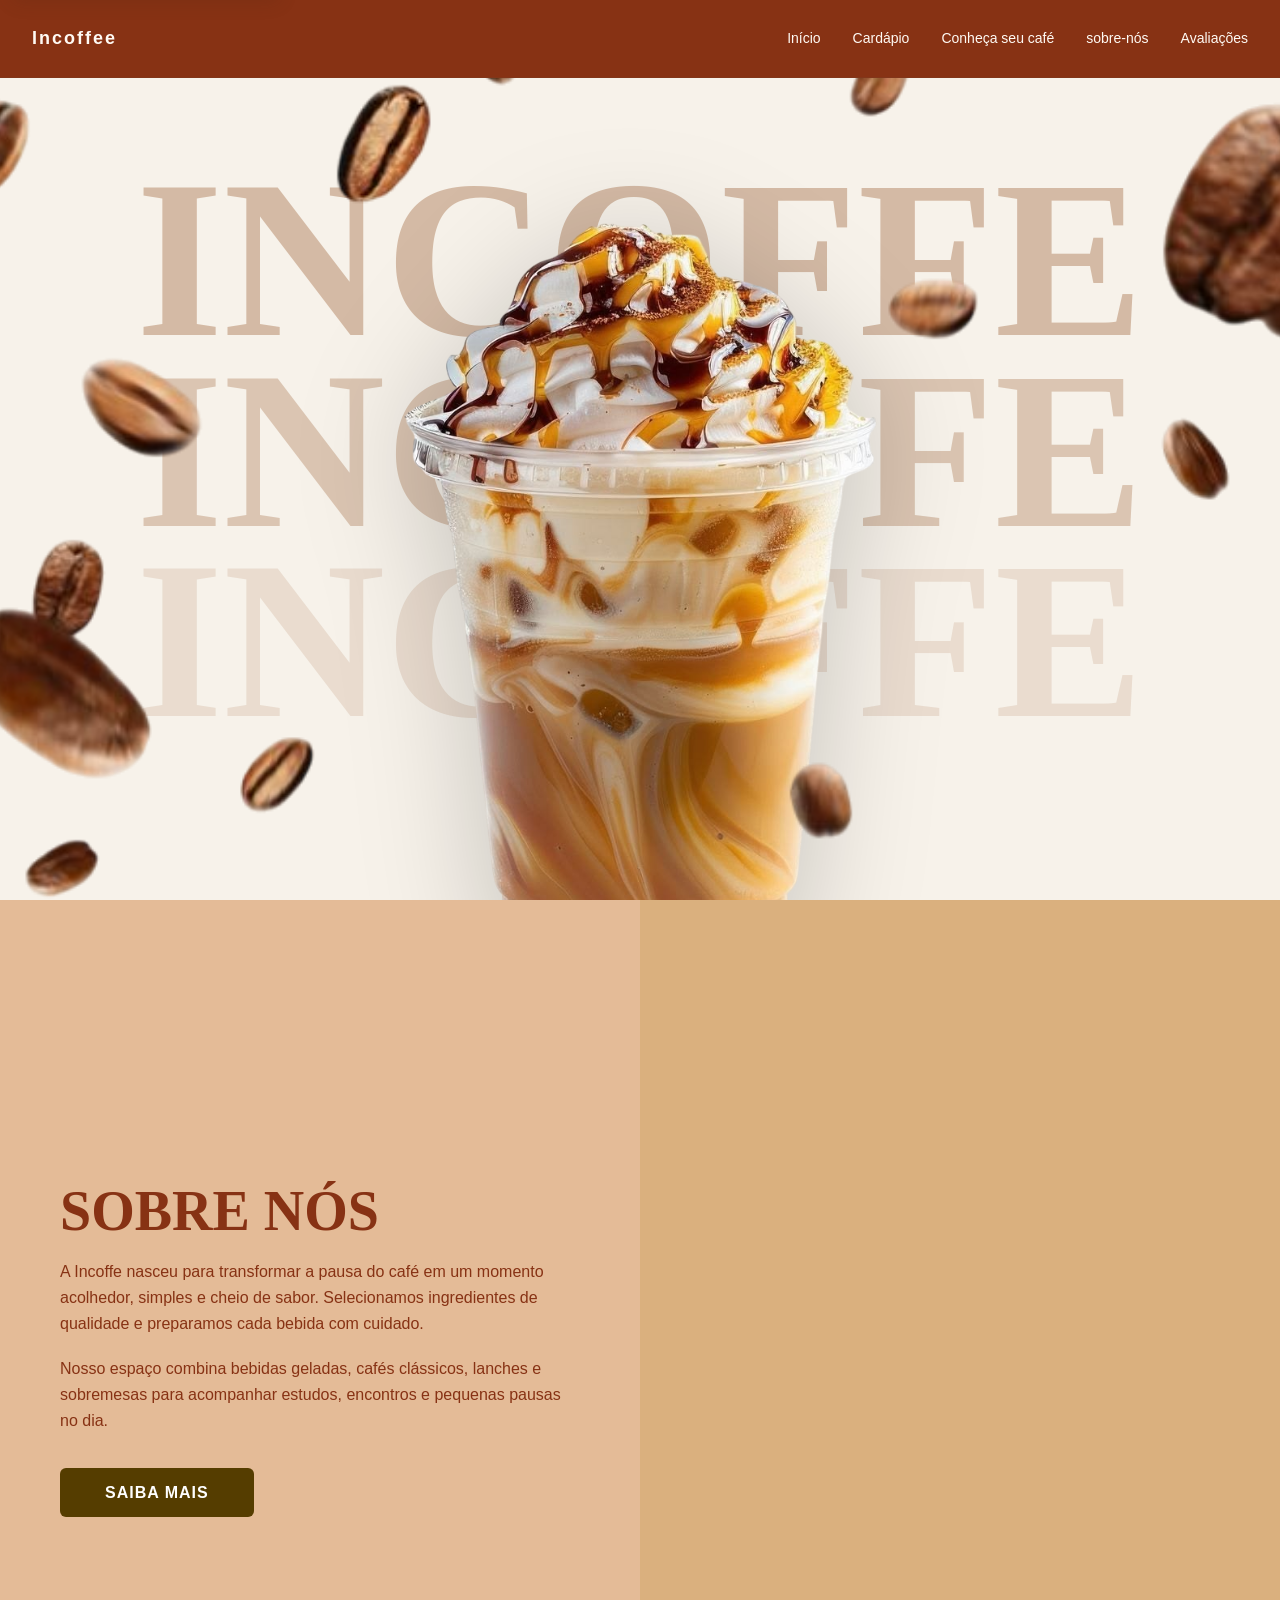
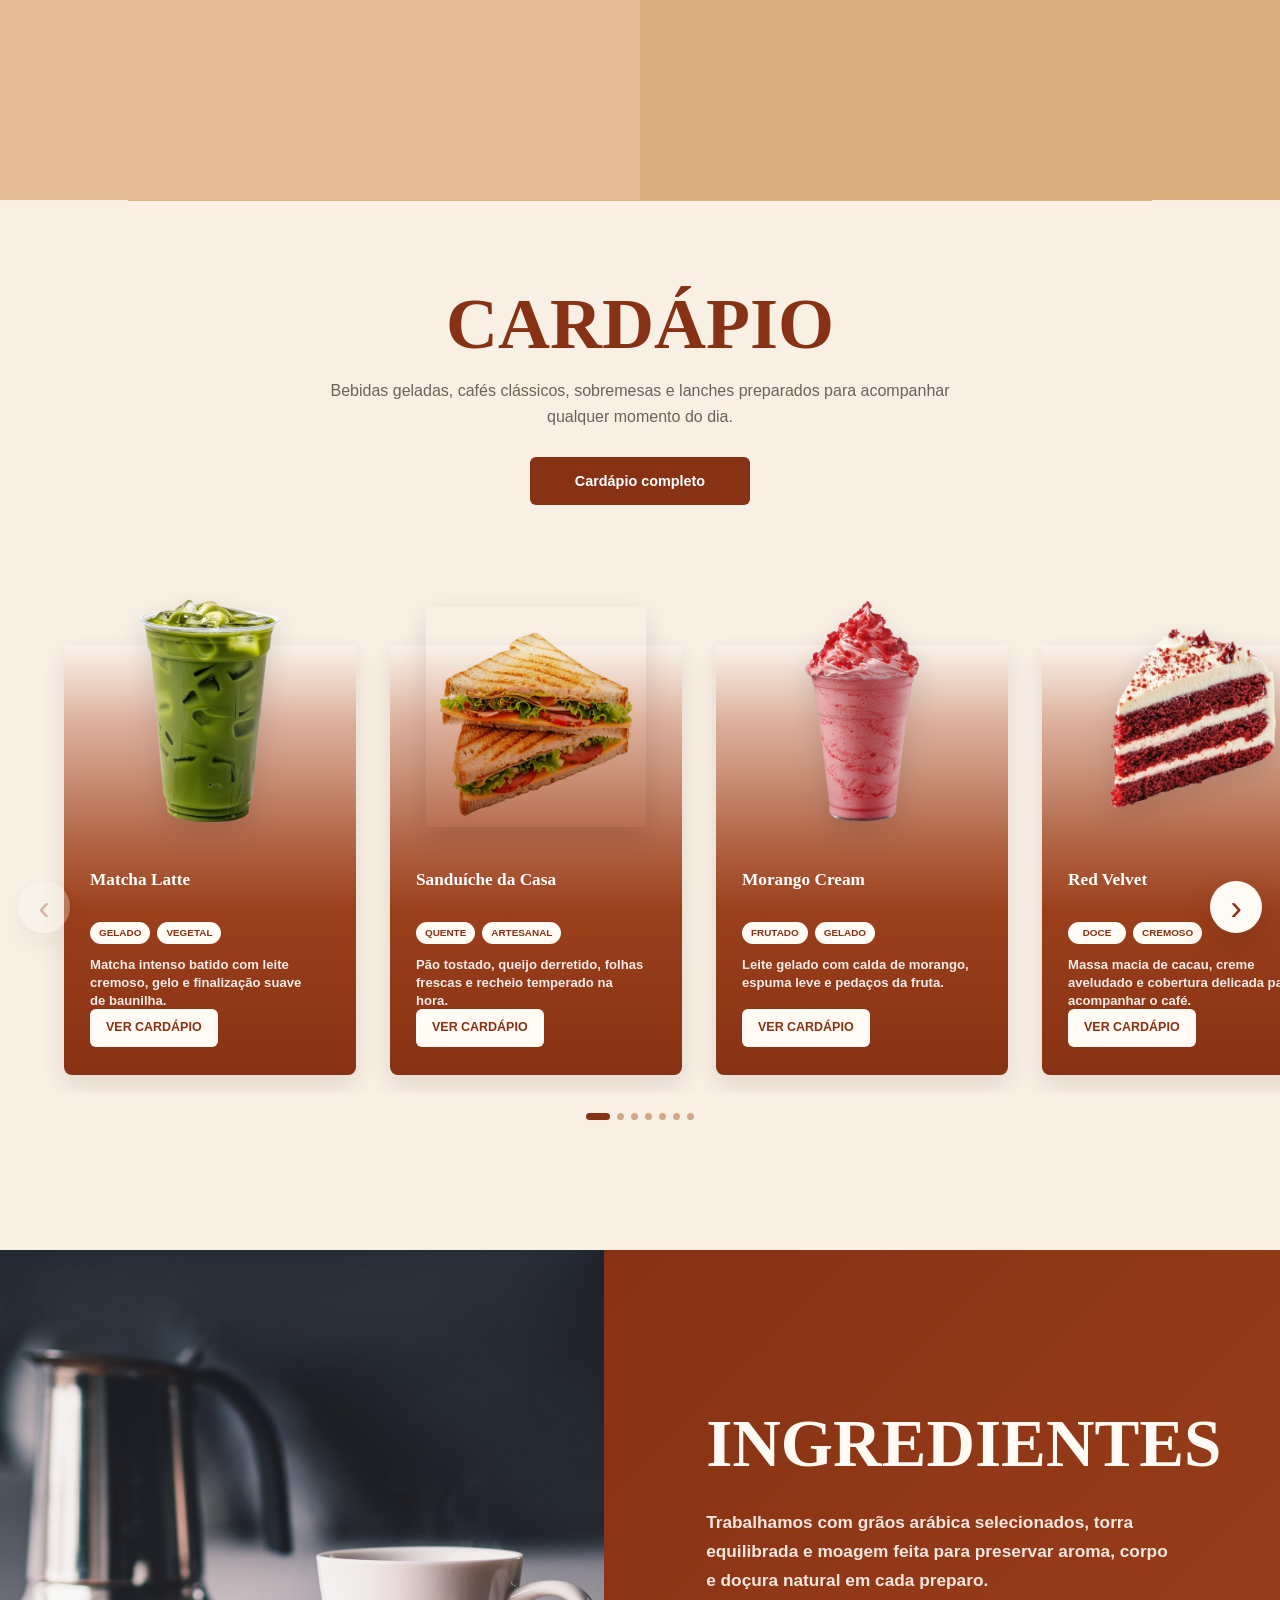
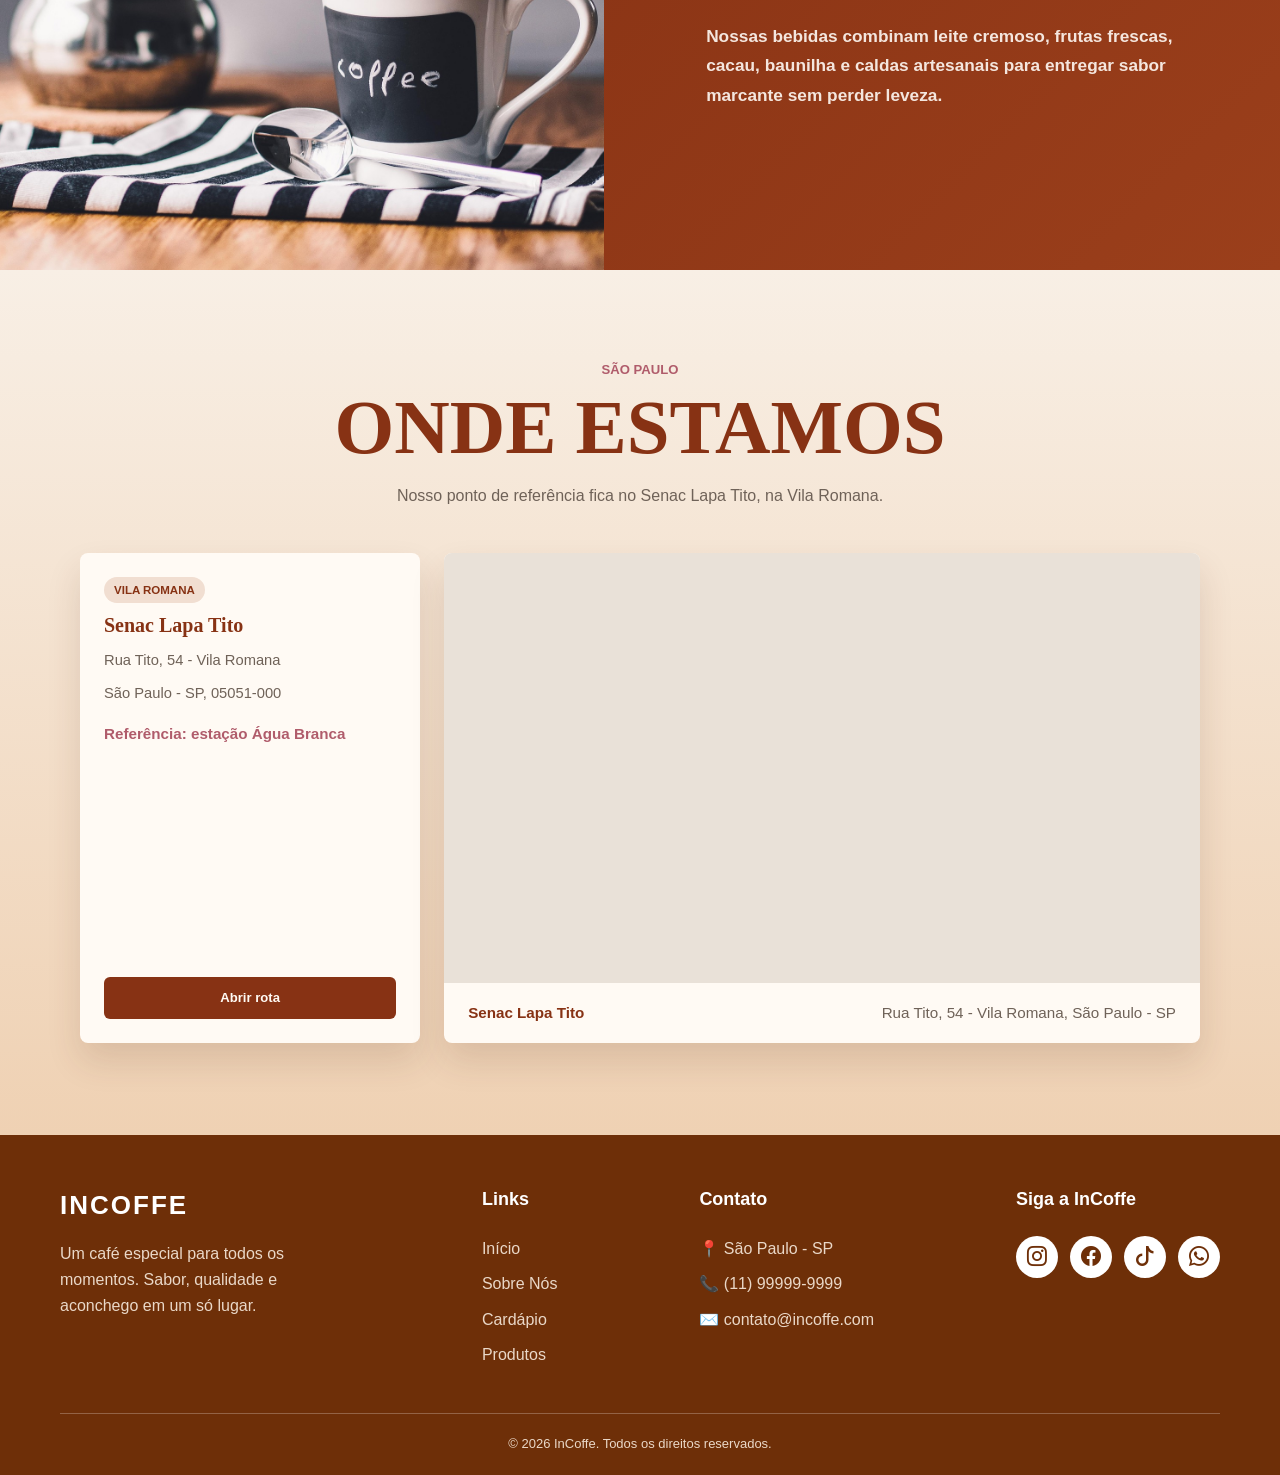
==== commit 1f30c568: "Mudanças no cardapio" ====
--- a/index.html
+++ b/index.html
@@ -10,320 +10,249 @@
 </head>
 
 <body>
-  <a class="skip-link" href="#conteudo-principal">Pular para o conteúdo principal</a>
+  <a class="link-pular" href="#conteudo-principal">Pular para o conteúdo principal</a>
 
   <header>
-    <nav id="navbar" aria-label="Menu principal">
-
-      <i id="nav_logo"> Incoffee </i>
-
-      <ul id="nav_list">
-        <li class="nav-item active">
-          <a href="#home">Início</a>
-        </li>
-        <li class="nav-item">
-          <a href="cardapio.html">Cardápio</a>
-        </li>
-        <li class="nav-item">
-          <a href="conheça.html">Conheça seu café</a>
-        </li>
-        <li class="nav-item">
-          <a href="sobrenos.html">sobre-nós</a>
-        </li>
-        <li class="nav-item">
-          <a href="#testimonials">Avaliações</a>
-        </li>
+    <nav id="barra-navegacao" aria-label="Menu principal">
+      <i id="logo-navegacao">Incoffee</i>
+
+      <ul id="lista-navegacao">
+        <li class="item-navegacao ativo"><a href="#inicio">Início</a></li>
+        <li class="item-navegacao"><a href="cardapio.html">Cardápio</a></li>
+        <li class="item-navegacao"><a href="conheça.html">Conheça seu café</a></li>
+        <li class="item-navegacao"><a href="sobrenos.html">sobre-nós</a></li>
+        <li class="item-navegacao"><a href="#testimonials">Avaliações</a></li>
       </ul>
 
-      <button id="mobile_btn">
+      <button id="botao-mobile" type="button" aria-label="Abrir menu">
         <i class="fa-solid fa-bars"></i>
       </button>
     </nav>
 
-    <div id="mobile_menu">
-      <ul id="mobile_nav_list">
-        <li class="nav-item">
-          <a href="#home">Início</a>
-        </li>
-        <li class="nav-item">
-          <a href="#menu">Cardápio</a>
-        </li>
-        <li class="nav-item">
-          <a href="#testimonials">Avaliações</a>
-        </li>
+    <div id="menu-mobile">
+      <ul id="lista-mobile">
+        <li class="item-navegacao"><a href="#inicio">Início</a></li>
+        <li class="item-navegacao"><a href="#cardapio">Cardápio</a></li>
+        <li class="item-navegacao"><a href="#testimonials">Avaliações</a></li>
       </ul>
 
-      <button class="btn-default">
-        Peça aqui
-      </button>
+      <button class="botao-padrao" type="button">Peça aqui</button>
     </div>
   </header>
 
   <main id="conteudo-principal">
-  <section class="hero" id="hero" aria-labelledby="titulo-principal">
-    <h1 class="sr-only" id="titulo-principal">Incoffe Coffee Shop</h1>
-    <img src="Img/grans de cafe .png" alt="" class="hero__background-image" aria-hidden="true">
-
-    <div class="hero__text-background" aria-hidden="true">
-      <h1 class="hero__text-line">INCOFFE</h1>
-      <h1 class="hero__text-line">INCOFFE</h1>
-      <h1 class="hero__text-line">INCOFFE</h1>
-    </div>
-
-    <div class="hero__image-wrapper" id="coffeeImageWrapper">
-      <img src="./Img/cafecentro (1).png" alt="Iced Amber Latte" class="hero__product-image">
-    </div>
-  </section>
-
-  <section class="sobre-nos">
-    <div class="container">
-      <div class="texto-col">
-        <h2 class="titulo">SOBRE NÓS</h2>
-        <p class="subtitulo">Subtítulo opcional</p>
-        <p class="descricao">Lorem ipsum dolor sit amet, consectetur adipiscing elit. Sed do eiusmod tempor incididunt
-          ut labore et dolore magna aliqua. Ut enim ad minim veniam.</p>
-        <p class="descricao">Lorem ipsum dolor sit amet, consectetur adipiscing elit.</p>
-        <a class="wave-button" href="sobrenos.html">SAIBA MAIS</a>
-      </div>
-
-      <div class="video-col">
-        <div class="video-container">
-          <video src="./videos/Vcoffee.mp4" autoplay muted loop playsinline></video>
-        </div>
-      </div>
-    </div>
-  </section>
-
-  <section class="cardapio" id="cardapio">
-    <div class="chamada">
-      <h2>CARDÁPIO</h2>
-      <p>Bebidas geladas, cafés clássicos, sobremesas e lanches preparados para acompanhar qualquer momento do dia.</p>
-      <a class="buttonC" href="cardapio.html">Cardápio completo</a>
-    </div>
-
-    <div class="carrossel-produtos" id="produtos" aria-label="Produtos do cardápio">
-      <button class="controle controle-anterior" type="button" aria-label="Produto anterior">&#8249;</button>
-
-      <div class="janela-carrossel" role="region" aria-label="Lista rolável de produtos" tabindex="0">
-        <div class="lista-produtos">
-          <article class="produto">
-            <img src="./Img/Matcha.png" alt="Matcha Latte">
-            <h3>Matcha Latte</h3>
-            <div class="etiquetas">
-              <span>gelado</span>
-              <span>vegetal</span>
-            </div>
-            <p>Matcha intenso batido com leite cremoso, gelo e finalização suave de baunilha.</p>
-            <span class="circulo" aria-hidden="true"></span>
-          </article>
-
-          <article class="produto">
-            <img src="./Img/Img/SanduicheN.jpg" alt="Sanduíche artesanal">
-            <h3>Sanduíche da Casa</h3>
-            <div class="etiquetas">
-              <span>quente</span>
-              <span>artesanal</span>
-            </div>
-            <p>Pão tostado, queijo derretido, folhas frescas e recheio temperado na hora.</p>
-            <span class="circulo" aria-hidden="true"></span>
-          </article>
-
-          <article class="produto">
-            <img src="./Img/Strawberry.png" alt="Bebida cremosa de morango">
-            <h3>Morango Cream</h3>
-            <div class="etiquetas">
-              <span>frutado</span>
-              <span>gelado</span>
-            </div>
-            <p>Leite gelado com calda de morango, espuma leve e pedaços da fruta.</p>
-            <span class="circulo" aria-hidden="true"></span>
-          </article>
-
-          <article class="produto">
-            <img src="./Img/RedVelvet.png" alt="Fatia de bolo red velvet">
-            <h3>Red Velvet</h3>
-            <div class="etiquetas">
-              <span>doce</span>
-              <span>cremoso</span>
-            </div>
-            <p>Massa macia de cacau, creme aveludado e cobertura delicada para acompanhar o café.</p>
-            <span class="circulo" aria-hidden="true"></span>
-          </article>
-
-          <article class="produto">
-            <img src="./Img/Img/icedLatte.png" alt="Iced latte com gelo">
-            <h3>Iced Latte</h3>
-            <div class="etiquetas">
-              <span>espresso</span>
-              <span>gelado</span>
-            </div>
-            <p>Espresso encorpado com leite gelado, gelo cristalino e toque leve de caramelo.</p>
-            <span class="circulo" aria-hidden="true"></span>
-          </article>
-
-          <article class="produto">
-            <img src="./Img/Img/PãodeQueijo.png" alt="Pão de queijo">
-            <h3>Pão de Queijo</h3>
-            <div class="etiquetas">
-              <span>quentinho</span>
-              <span>sem glúten</span>
-            </div>
-            <p>Casquinha dourada, interior macio e sabor de queijo que combina com qualquer café.</p>
-            <span class="circulo" aria-hidden="true"></span>
-          </article>
-
-          <article class="produto">
-            <img src="./Img/torta de limão.png" alt="Torta de limão">
-            <h3>Torta de Limão</h3>
-            <div class="etiquetas">
-              <span>cítrico</span>
-              <span>doce</span>
-            </div>
-            <p>Base crocante, creme de limão equilibrado e cobertura leve para uma pausa fresca.</p>
-            <span class="circulo" aria-hidden="true"></span>
-          </article>
-        </div>
-      </div>
-
-      <button class="controle controle-proximo" type="button" aria-label="Próximo produto">&#8250;</button>
-
-      <div class="indicadores" role="group" aria-label="Navegação do carrossel"></div>
-    </div>
-  </section>
-
-  <section class="ingredientes" id="ingredientes">
-    <div class="ingredientes__imagem">
-      <img src="Img/fancycrave1-coffee-819362_1920.jpg" alt="Café quente preparado com ingredientes selecionados">
-    </div>
-
-    <div class="ingredientes__conteudo">
-      <h2>INGREDIENTES</h2>
-      <p>Trabalhamos com grãos arábica selecionados, torra equilibrada e moagem feita para preservar aroma, corpo e doçura natural em cada preparo.</p>
-      <p>Nossas bebidas combinam leite cremoso, frutas frescas, cacau, baunilha e caldas artesanais para entregar sabor marcante sem perder leveza.</p>
-    </div>
-  </section>
-
-  <section class="lojas-fisicas" id="lojas">
-    <div class="lojas-cabecalho">
-      <span>São Paulo</span>
-      <h2>Lojas físicas</h2>
-      <p>Encontre uma unidade Incoffe para retirar seu pedido ou aproveitar uma pausa com café fresco.</p>
-    </div>
-
-    <div class="carousel-wrapper" role="region" aria-label="Carrossel de lojas físicas em São Paulo">
-      <button class="carousel-btn prev" id="prevBtn" type="button" aria-label="Loja anterior">&#8592;</button>
-
-      <div class="carousel-track-container">
-        <div class="carousel-track" id="track">
-          <article class="loja-card">
-            <img src="Img/Endereço1.jpeg" alt="Fachada da loja Incoffe Oscar Freire">
-            <div class="loja-card__conteudo">
-              <span class="loja-card__bairro">Pinheiros</span>
-              <h3>Incoffe Oscar Freire</h3>
-              <p>R. Oscar Freire, 2.250 - Piso Café</p>
-              <p>Seg a sex: 7h às 19h</p>
-              <strong>(11) 3898-4740</strong>
-            </div>
-          </article>
-
-          <article class="loja-card">
-            <img src="Img/Endereço2.jpeg" alt="Ambiente da loja Incoffe Bela Vista">
-            <div class="loja-card__conteudo">
-              <span class="loja-card__bairro">Bela Vista</span>
-              <h3>Incoffe Bela Vista</h3>
-              <p>R. Dona Adma Jafet, 74</p>
-              <p>Seg a sex: 8h às 20h, sáb: 8h às 16h</p>
-              <strong>(11) 2894-2485</strong>
-            </div>
-          </article>
-
-          <article class="loja-card">
-            <img src="Img/Endereço3.jpeg" alt="Mesa de atendimento da loja Incoffe Vila Olímpia">
-            <div class="loja-card__conteudo">
-              <span class="loja-card__bairro">Vila Olímpia</span>
-              <h3>Incoffe Vila Olímpia</h3>
-              <p>R. Dr. Cardoso de Melo, 878</p>
-              <p>Seg a sex: 7h às 18h30</p>
-              <strong>(11) 3055-1820</strong>
-            </div>
-          </article>
-
-          <article class="loja-card">
-            <img src="Img/endereço4.png" alt="Interior da loja Incoffe Itaim Bibi">
-            <div class="loja-card__conteudo">
-              <span class="loja-card__bairro">Itaim Bibi</span>
-              <h3>Incoffe Itaim Bibi</h3>
-              <p>R. João Cachoeira, 1200</p>
-              <p>Seg a sex: 7h às 19h, sáb: 9h às 14h</p>
-              <strong>(11) 3345-6789</strong>
-            </div>
-          </article>
-        </div>
-      </div>
-
-      <button class="carousel-btn next" id="nextBtn" type="button" aria-label="Próxima loja">&#8594;</button>
-
-      <div class="dots" id="dots" role="group" aria-label="Navegação das lojas"></div>
-    </div>
-
-    <div class="mapa-lojas">
-      <div class="mapa-lojas__quadro">
-        <iframe
-          title="Mapa das lojas físicas Incoffe em São Paulo"
-          src="https://www.openstreetmap.org/export/embed.html?bbox=-46.7152%2C-23.6187%2C-46.5938%2C-23.5044&amp;layer=mapnik&amp;marker=-23.5614%2C-46.6559"
-          loading="lazy">
-        </iframe>
-        <div class="mapa-lojas__overlay" aria-hidden="true">
-          <span class="mapa-rua mapa-rua--principal"></span>
-          <span class="mapa-rua mapa-rua--diagonal"></span>
-          <span class="mapa-rua mapa-rua--vertical"></span>
-          <span class="mapa-rua mapa-rua--curta"></span>
-          <span class="mapa-pin mapa-pin--pinheiros"></span>
-          <span class="mapa-pin mapa-pin--bela"></span>
-          <span class="mapa-pin mapa-pin--vila"></span>
-          <span class="mapa-pin mapa-pin--itaim"></span>
-          <span class="mapa-bairro mapa-bairro--pinheiros">Pinheiros</span>
-          <span class="mapa-bairro mapa-bairro--bela">Bela Vista</span>
-          <span class="mapa-bairro mapa-bairro--vila">Vila Olímpia</span>
-          <span class="mapa-bairro mapa-bairro--itaim">Itaim Bibi</span>
-        </div>
-      </div>
-      <div class="mapa-lojas__legenda">
-        <strong>Região de atendimento</strong>
-        <span>Pinheiros, Bela Vista, Vila Olímpia e Itaim Bibi</span>
-      </div>
-    </div>
-  </section>
+    <section class="inicio" id="inicio" aria-labelledby="titulo-principal">
+      <h1 class="texto-oculto" id="titulo-principal">Incoffe Coffee Shop</h1>
+      <img class="inicio-fundo-graos" src="Img/grans de cafe .png" alt="" aria-hidden="true">
+
+      <div class="inicio-texto-fundo" aria-hidden="true">
+        <span class="inicio-texto-linha">INCOFFE</span>
+        <span class="inicio-texto-linha">INCOFFE</span>
+        <span class="inicio-texto-linha">INCOFFE</span>
+      </div>
+
+      <div class="inicio-produto">
+        <img class="inicio-imagem-produto" src="./Img/cafecentro (1).png" alt="Iced Amber Latte">
+      </div>
+    </section>
+
+    <section class="sobre-nos" id="sobre-nos">
+      <div class="sobre-conteudo">
+        <div class="sobre-texto">
+          <h2 class="titulo-secao">SOBRE NÓS</h2>
+          <p class="texto-secao">
+            A Incoffe nasceu para transformar a pausa do café em um momento acolhedor, simples e cheio de sabor.
+            Selecionamos ingredientes de qualidade e preparamos cada bebida com cuidado.
+          </p>
+          <p class="texto-secao">
+            Nosso espaço combina bebidas geladas, cafés clássicos, lanches e sobremesas para acompanhar estudos,
+            encontros e pequenas pausas no dia.
+          </p>
+          <a class="botao-secundario" href="sobrenos.html">SAIBA MAIS</a>
+        </div>
+
+        <div class="sobre-video">
+          <div class="quadro-video">
+            <video src="./videos/Vcoffee.mp4" autoplay muted loop playsinline></video>
+          </div>
+        </div>
+      </div>
+    </section>
+
+    <section class="cardapio" id="cardapio">
+      <div class="cardapio-chamada">
+        <h2>CARDÁPIO</h2>
+        <p>Bebidas geladas, cafés clássicos, sobremesas e lanches preparados para acompanhar qualquer momento do dia.</p>
+        <a class="botao-cardapio" href="cardapio.html">Cardápio completo</a>
+      </div>
+
+      <div class="cardapio-carrossel" id="produtos" aria-label="Produtos do cardápio">
+        <button class="botao-carrossel botao-carrossel--anterior" type="button" aria-label="Produto anterior">
+          &#8249;
+        </button>
+
+        <div class="carrossel-janela" role="region" aria-label="Lista rolável de produtos" tabindex="0">
+          <div class="lista-produtos">
+            <article class="produto">
+              <img src="./Img/Matcha.png" alt="Matcha Latte">
+              <h3>Matcha Latte</h3>
+              <div class="produto-etiquetas">
+                <span>gelado</span>
+                <span>vegetal</span>
+              </div>
+              <p>Matcha intenso batido com leite cremoso, gelo e finalização suave de baunilha.</p>
+              <a class="produto-botao" href="cardapio.html" aria-label="Ver Matcha Latte no cardápio">Ver cardápio</a>
+            </article>
+
+            <article class="produto">
+              <img src="./Img/Img/SanduicheN.jpg" alt="Sanduíche artesanal">
+              <h3>Sanduíche da Casa</h3>
+              <div class="produto-etiquetas">
+                <span>quente</span>
+                <span>artesanal</span>
+              </div>
+              <p>Pão tostado, queijo derretido, folhas frescas e recheio temperado na hora.</p>
+              <a class="produto-botao" href="cardapio.html" aria-label="Ver Sanduíche da Casa no cardápio">Ver cardápio</a>
+            </article>
+
+            <article class="produto">
+              <img src="./Img/Strawberry.png" alt="Bebida cremosa de morango">
+              <h3>Morango Cream</h3>
+              <div class="produto-etiquetas">
+                <span>frutado</span>
+                <span>gelado</span>
+              </div>
+              <p>Leite gelado com calda de morango, espuma leve e pedaços da fruta.</p>
+              <a class="produto-botao" href="cardapio.html" aria-label="Ver Morango Cream no cardápio">Ver cardápio</a>
+            </article>
+
+            <article class="produto">
+              <img src="./Img/RedVelvet.png" alt="Fatia de bolo red velvet">
+              <h3>Red Velvet</h3>
+              <div class="produto-etiquetas">
+                <span>doce</span>
+                <span>cremoso</span>
+              </div>
+              <p>Massa macia de cacau, creme aveludado e cobertura delicada para acompanhar o café.</p>
+              <a class="produto-botao" href="cardapio.html" aria-label="Ver Red Velvet no cardápio">Ver cardápio</a>
+            </article>
+
+            <article class="produto">
+              <img src="./Img/Img/icedLatte.png" alt="Iced latte com gelo">
+              <h3>Iced Latte</h3>
+              <div class="produto-etiquetas">
+                <span>espresso</span>
+                <span>gelado</span>
+              </div>
+              <p>Espresso encorpado com leite gelado, gelo cristalino e toque leve de caramelo.</p>
+              <a class="produto-botao" href="cardapio.html" aria-label="Ver Iced Latte no cardápio">Ver cardápio</a>
+            </article>
+
+            <article class="produto">
+              <img src="./Img/Img/PãodeQueijo.png" alt="Pão de queijo">
+              <h3>Pão de Queijo</h3>
+              <div class="produto-etiquetas">
+                <span>quentinho</span>
+                <span>sem glúten</span>
+              </div>
+              <p>Casquinha dourada, interior macio e sabor de queijo que combina com qualquer café.</p>
+              <a class="produto-botao" href="cardapio.html" aria-label="Ver Pão de Queijo no cardápio">Ver cardápio</a>
+            </article>
+
+            <article class="produto">
+              <img src="./Img/torta de limão.png" alt="Torta de limão">
+              <h3>Torta de Limão</h3>
+              <div class="produto-etiquetas">
+                <span>cítrico</span>
+                <span>doce</span>
+              </div>
+              <p>Base crocante, creme de limão equilibrado e cobertura leve para uma pausa fresca.</p>
+              <a class="produto-botao" href="cardapio.html" aria-label="Ver Torta de Limão no cardápio">Ver cardápio</a>
+            </article>
+          </div>
+        </div>
+
+        <button class="botao-carrossel botao-carrossel--proximo" type="button" aria-label="Próximo produto">
+          &#8250;
+        </button>
+
+        <div class="indicadores" role="group" aria-label="Navegação do carrossel"></div>
+      </div>
+    </section>
+
+    <section class="ingredientes" id="ingredientes">
+      <div class="ingredientes-imagem">
+        <img src="Img/fancycrave1-coffee-819362_1920.jpg" alt="Café quente preparado com ingredientes selecionados">
+      </div>
+
+      <div class="ingredientes-conteudo">
+        <h2>INGREDIENTES</h2>
+        <p>Trabalhamos com grãos arábica selecionados, torra equilibrada e moagem feita para preservar aroma, corpo e doçura natural em cada preparo.</p>
+        <p>Nossas bebidas combinam leite cremoso, frutas frescas, cacau, baunilha e caldas artesanais para entregar sabor marcante sem perder leveza.</p>
+      </div>
+    </section>
+
+    <section class="localizacao" id="lojas">
+      <div class="localizacao-cabecalho">
+        <span>São Paulo</span>
+        <h2>Onde estamos</h2>
+        <p>Nosso ponto de referência fica no Senac Lapa Tito, na Vila Romana.</p>
+      </div>
+
+      <div class="localizacao-conteudo">
+        <article class="cartao-localizacao">
+          <div class="cartao-localizacao-conteudo">
+            <span class="localizacao-bairro">Vila Romana</span>
+            <h3>Senac Lapa Tito</h3>
+            <p>Rua Tito, 54 - Vila Romana</p>
+            <p>São Paulo - SP, 05051-000</p>
+            <strong>Referência: estação Água Branca</strong>
+            <a class="botao-rota" href="https://www.google.com/maps/search/?api=1&amp;query=Senac%20Lapa%20Tito%20Rua%20Tito%2054%20Sao%20Paulo" target="_blank" rel="noopener">Abrir rota</a>
+          </div>
+        </article>
+
+        <div class="mapa-localizacao">
+          <div class="mapa-quadro">
+            <iframe
+              title="Mapa do Google Maps para o Senac Lapa Tito"
+              src="https://www.google.com/maps?q=Senac%20Lapa%20Tito%2C%20Rua%20Tito%2054%2C%20Vila%20Romana%2C%20Sao%20Paulo%20SP&amp;output=embed"
+              loading="lazy">
+            </iframe>
+          </div>
+          <div class="mapa-legenda">
+            <strong>Senac Lapa Tito</strong>
+            <span>Rua Tito, 54 - Vila Romana, São Paulo - SP</span>
+          </div>
+        </div>
+      </div>
+    </section>
   </main>
 
-  <footer class="footer">
-    <div class="footer-container">
-      <div class="footer-logo">
+  <footer class="rodape">
+    <div class="rodape-conteudo">
+      <div class="rodape-marca">
         <h2>INCOFFE</h2>
-        <p>
-          Um café especial para todos os momentos.
-          Sabor, qualidade e aconchego em um só lugar.
-        </p>
-      </div>
-
-      <div class="footer-links">
+        <p>Um café especial para todos os momentos. Sabor, qualidade e aconchego em um só lugar.</p>
+      </div>
+
+      <div class="rodape-links">
         <h3>Links</h3>
         <a href="index.html">Início</a>
         <a href="sobrenos.html">Sobre Nós</a>
         <a href="cardapio.html">Cardápio</a>
-        <a href="#products">Produtos</a>
-      </div>
-
-      <div class="footer-contato">
+        <a href="#cardapio">Produtos</a>
+      </div>
+
+      <div class="rodape-contato">
         <h3>Contato</h3>
         <p>📍 São Paulo - SP</p>
         <p>📞 (11) 99999-9999</p>
         <p>✉️ contato@incoffe.com</p>
       </div>
 
-      <div class="footer-social">
+      <div class="rodape-social">
         <h3>Siga a InCoffe</h3>
-        <div class="social-icons">
+        <div class="icones-sociais">
           <a href="#" title="Instagram"><i class="bi bi-instagram"></i></a>
           <a href="#" title="Facebook"><i class="bi bi-facebook"></i></a>
           <a href="#" title="TikTok"><i class="bi bi-tiktok"></i></a>
@@ -332,7 +261,7 @@
       </div>
     </div>
 
-    <div class="footer-bottom">
+    <div class="rodape-base">
       <p>© 2026 InCoffe. Todos os direitos reservados.</p>
     </div>
   </footer>
--- a/Css/index.css
+++ b/Css/index.css
@@ -1,31 +1,21 @@
 :root {
-  --color-primary: #873214;
-  --color-primary-dark: #6E2F08;
-  --color-accent: #fffefe;
-  --color-text: #2c2c2a;
-  --color-text-light: #888780;
-  --color-bg: #faf8f3;
-  --color-bg-dark: #e7dbba;
-  --color-border: rgba(88, 87, 84, 0.1);
-  --color-rose: #b05c6b;
-  --color-brown-light: #d9b38c;
-
-  --spacing-xs: 0.5rem;
-  --spacing-sm: 1rem;
-  --spacing-md: 1.5rem;
-  --spacing-lg: 2rem;
-  --spacing-xl: 6rem;
-  --spacing-2xl: 6rem;
-
-  --border-radius: 8px;
-  --transition: 0.3s ease;
-  --transition-smooth: 0.4s ease-in-out;
+  --marrom: #873214;
+  --marrom-escuro: #6e2f08;
+  --rosa: #b05c6b;
+  --creme: #fffaf4;
+  --fundo-claro: #f8efe5;
+  --texto: #2c2c2a;
+  --texto-suave: #6f6258;
+  --caramelo: #d9b38c;
+  --borda: rgba(88, 87, 84, 0.1);
+  --raio: 8px;
+  --transicao: 0.3s ease;
 }
 
 * {
+  box-sizing: border-box;
   margin: 0;
   padding: 0;
-  box-sizing: border-box;
 }
 
 html {
@@ -33,15 +23,14 @@
 }
 
 body {
-  font-family: -apple-system, BlinkMacSystemFont, 'Segoe UI', Roboto, Oxygen, Ubuntu, Cantarell, sans-serif;
-  background-color: var(--color-bg);
-  color: var(--color-text);
+  overflow-x: hidden;
+  background: #faf8f3;
+  color: var(--texto);
+  font-family: -apple-system, BlinkMacSystemFont, "Segoe UI", Roboto, Arial, sans-serif;
   line-height: 1.6;
-  overflow-x: hidden;
-  padding: 0;
-}
-
-.skip-link {
+}
+
+.link-pular {
   position: fixed;
   top: 12px;
   left: 12px;
@@ -49,315 +38,260 @@
   transform: translateY(-140%);
   padding: 10px 14px;
   border-radius: 6px;
-  background: #fffaf4;
-  color: var(--color-primary);
+  background: var(--creme);
+  color: var(--marrom);
   font-weight: 800;
   text-decoration: none;
   box-shadow: 0 8px 18px rgba(83, 39, 22, 0.2);
-  transition: transform var(--transition);
-}
-
-.skip-link:focus {
+  transition: transform var(--transicao);
+}
+
+.link-pular:focus {
   transform: translateY(0);
 }
 
-.sr-only {
+.texto-oculto {
   position: absolute;
   width: 1px;
   height: 1px;
+  margin: -1px;
   padding: 0;
-  margin: -1px;
   overflow: hidden;
   clip: rect(0, 0, 0, 0);
+  border: 0;
   white-space: nowrap;
-  border: 0;
 }
 
 a:focus-visible,
 button:focus-visible,
 [tabindex]:focus-visible {
-  outline: 3px solid var(--color-rose);
+  outline: 3px solid var(--rosa);
   outline-offset: 3px;
 }
 
-/* ========== NAVBAR ========== */
-#navbar {
+/* Navegação */
+#barra-navegacao {
   position: fixed;
-  top: 0;
-  left: 0;
-  right: 0;
+  inset: 0 0 auto;
   z-index: 1000;
-  background: #873214;
-  backdrop-filter: blur(10px);
-  padding: var(--spacing-md) var(--spacing-lg);
-  display: flex;
+  display: flex;
+  align-items: center;
   justify-content: space-between;
-  align-items: center;
-  border-bottom: 0.5px solid var(--color-border);
-}
-
-#nav_logo {
+  padding: 1.5rem 2rem;
+  border-bottom: 0.5px solid var(--borda);
+  background: var(--marrom);
+}
+
+#logo-navegacao {
+  color: var(--creme);
   font-size: 18px;
+  font-style: normal;
   font-weight: 600;
   letter-spacing: 2px;
-  color: var(--color-accent);
-  font-style: normal;
-}
-
-#nav_list {
-  display: flex;
+}
+
+#lista-navegacao {
+  display: flex;
+  gap: 2rem;
   list-style: none;
-  gap: var(--spacing-lg);
   font-size: 14px;
-  margin: 0;
-  padding: 0;
-}
-
-#nav_list a {
+}
+
+#lista-navegacao a {
+  color: var(--creme);
   text-decoration: none;
-  color: var(--color-accent);
-  transition: color var(--transition-smooth);
-}
-
-#nav_list a:hover,
-.nav-item.active a {
-  color: #fffdfa;
-}
-
-#mobile_btn,
-#mobile_menu {
+  transition: color var(--transicao);
+}
+
+#lista-navegacao a:hover,
+.item-navegacao.ativo a {
+  color: #fff;
+}
+
+#botao-mobile,
+#menu-mobile {
   display: none;
 }
 
-.btn-default {
-  background: var(--color-accent);
-  color: var(--color-primary);
-  border: none;
+.botao-padrao {
+  border: 0;
+  border-radius: var(--raio);
   padding: 0.7rem 1.5rem;
-  border-radius: var(--border-radius);
+  background: var(--creme);
+  color: var(--marrom);
+  font-size: 13px;
+  font-weight: 700;
   cursor: pointer;
-  font-size: 13px;
-  font-weight: 600;
-  transition: all var(--transition-smooth);
-}
-
-.btn-default:hover {
-  background: #6d3a09;
-  color: var(--color-accent);
-}
-
-/* ========== HERO ========== */
-.hero {
+}
+
+/* Início */
+.inicio {
+  position: relative;
   height: 100vh;
   min-height: 100vh;
-  position: relative;
-  overflow: hidden;
   display: flex;
   align-items: center;
   justify-content: center;
+  overflow: hidden;
   background: #f7f2ea;
-  margin-top: 0;
   container-type: inline-size;
 }
 
-.hero__background-image {
+.inicio-fundo-graos {
   position: absolute;
   inset: 0;
-  z-index: 0;
+  z-index: 25;
   width: 100%;
   height: 100%;
   object-fit: cover;
-  object-position: center;
   pointer-events: none;
-  user-select: none;
-}
-
-.hero__text-background {
+}
+
+.inicio-texto-fundo {
   position: absolute;
   top: 50%;
   left: 50%;
-  transform: translate(-50%, -50%);
   width: min(100%, 1440px);
   height: 100%;
+  transform: translate(-50%, -50%);
   display: flex;
   flex-direction: column;
   justify-content: center;
-  align-items: center;
-  z-index: 1;
-  pointer-events: none;
   overflow: hidden;
 }
 
-.hero__text-line {
+.inicio-texto-linha {
+  display: block;
+  width: 100%;
+  color: rgba(139, 69, 19, 0.32);
+  font-family: "Rockwell Extra Bold", Rockwell, "Cooper Black", Georgia, serif;
   font-size: clamp(4rem, 18cqi, 14rem);
   font-weight: 900;
-  font-family: "Rockwell Extra Bold", "Rockwell", "Cooper Black";
-  text-transform: uppercase;
   letter-spacing: 0;
   line-height: 0.85;
+  text-align: center;
   white-space: nowrap;
-  text-align: center;
+  will-change: transform;
+}
+
+.inicio-texto-linha:nth-child(2) {
+  color: rgba(139, 69, 19, 0.26);
+}
+
+.inicio-texto-linha:nth-child(3) {
+  color: rgba(139, 69, 19, 0.12);
+}
+
+.inicio-produto {
+  position: absolute;
+  top: 58%;
+  left: 50%;
+  z-index: 20;
+  width: clamp(340px, 45vw, 620px);
+  transform: translate(-50%, -40%);
+  will-change: transform;
+}
+
+.inicio-imagem-produto {
   width: 100%;
-  transform: translateY(0);
-  will-change: transform;
-}
-
-.hero__text-line:nth-child(1) {
-  transform: scaleX(1.05);
-  color: #873314a1;
-  opacity: 1;
-}
-
-.hero__text-line:nth-child(2) {
-  transform: scaleX(1.08);
-  color: #8b592ba2;
-  opacity: 0.5;
-}
-
-.hero__text-line:nth-child(3) {
-  transform: scaleX(1.05);
-  color: #ba6e4d83;
-  opacity: 0.25;
-}
-
-.hero__image-wrapper {
-  position: absolute;
-  top: 55%;
-  left: 50%;
-  transform: translate(-50%, -40%);
-  z-index: 10;
-  width: clamp(400px, 60vw, 1200px);
-  max-width: none;
-  height: auto;
-  display: flex;
-  align-items: center;
-  justify-content: center;
-  will-change: transform;
-}
-
-.hero__product-image {
-  width: 100%;
-  height: auto;
   max-height: 90vh;
   object-fit: contain;
-  object-position: center;
   filter: drop-shadow(0 20px 60px rgba(0, 0, 0, 0.2));
 }
 
-/* ========== SOBRE NÓS ========== */
+/* Sobre nós */
 .sobre-nos {
+  min-height: 100vh;
   background: #dab07e;
+}
+
+.sobre-conteudo {
+  display: flex;
+  width: 100%;
   min-height: 100vh;
-  display: flex;
-  justify-content: center;
-  align-items: stretch;
-  padding: 0;
-  overflow: hidden;
-  font-family: "Rockwell Extra Bold", "Rockwell", Georgia, serif;
-}
-
-.sobre-nos .container {
-  display: flex;
-  flex-wrap: nowrap;
-  max-width: 100%;
-  width: 100%;
-  padding: 0;
-  gap: 0;
-}
-
-.texto-col {
+}
+
+.sobre-texto,
+.sobre-video {
   flex: 0 0 50%;
   max-width: 50%;
-  background-color: #e4bb97;
+}
+
+.sobre-texto {
   display: flex;
   flex-direction: column;
   justify-content: center;
   align-items: flex-start;
   padding: 60px;
-  box-sizing: border-box;
-  color: #8F3616;
-}
-
-.sobre-nos .titulo {
-  color: #8F3616;
-  font-family: "Rockwell Extra Bold", "Rockwell", Georgia, serif;
-  font-size: 3.5rem;
+  background: #e4bb97;
+  color: var(--marrom);
+}
+
+.titulo-secao {
   margin-bottom: 20px;
-}
-
-.sobre-nos .subtitulo {
-  color: #8F3616;
-  font-size: 1.8rem;
-  font-style: normal;
-  font-weight: 800;
-  margin-bottom: 25px;
-}
-
-.descricao {
-  color: #8F3616;
+  color: var(--marrom);
+  font-family: "Rockwell Extra Bold", Rockwell, Georgia, serif;
+  font-size: clamp(2.6rem, 6vw, 3.5rem);
+  font-weight: 900;
+  line-height: 1;
+}
+
+.texto-secao {
+  max-width: 540px;
+  margin-bottom: 18px;
+  color: var(--marrom);
   font-size: 1rem;
-  font-weight: 700;
-  line-height: 1.6;
-  margin-bottom: 15px;
-}
-
-.wave-button {
+  font-weight: 500;
+  line-height: 1.65;
+}
+
+.botao-secundario,
+.botao-cardapio,
+.produto-botao,
+.botao-rota {
   display: inline-flex;
   align-items: center;
   justify-content: center;
+  border-radius: 6px;
+  text-decoration: none;
+  transition: background var(--transicao), transform var(--transicao);
+}
+
+.botao-secundario {
   margin-top: 15px;
   padding: 12px 45px;
-  background-color: #553d00;
-  border: 2px solid #553d00;
-  border-radius: 8px;
-  color: #ffffff;
-  text-decoration: none;
-  font-weight: bold;
+  background: #553d00;
+  color: #fff;
+  font-weight: 800;
   letter-spacing: 1px;
-  cursor: pointer;
-  transition: 0.3s;
-}
-
-.wave-button:hover {
-  background-color: #3a2a00;
-  border-color: #3a2a00;
-}
-
-.video-col {
-  flex: 0 0 50%;
-  max-width: 50%;
-  display: flex;
-  justify-content: center;
-  align-items: center;
-  margin: 0;
-  position: relative;
-  z-index: 10;
-}
-
-.video-container {
+}
+
+.botao-secundario:hover {
+  background: #3a2a00;
+}
+
+.sobre-video,
+.quadro-video {
+  overflow: hidden;
+}
+
+.quadro-video,
+.quadro-video video {
   width: 100%;
   height: 100%;
-  overflow: hidden;
-  border: 0;
-}
-
-.video-container video {
-  width: 100%;
-  height: 100%;
+}
+
+.quadro-video video {
+  display: block;
   object-fit: cover;
-  border: 0;
-  outline: none;
-}
-
-/* =========================================================
-   CARDÁPIO
-========================================================= */
-
+}
+
+/* Cardápio */
 .cardapio {
-  background: #f8efe5;
-  padding: 88px 0 82px;
   position: relative;
   overflow: hidden;
+  padding: 88px 0 82px;
+  background: var(--fundo-claro);
   container-type: inline-size;
 }
 
@@ -369,85 +303,64 @@
   width: 80%;
   height: 1px;
   transform: translateX(-50%);
-  background: #d9b38c;
-}
-
-/* ---------- TÍTULO ---------- */
-
-.cardapio .chamada {
+  background: var(--caramelo);
+}
+
+.cardapio-chamada {
   max-width: 700px;
   margin: 0 auto 42px;
   padding: 0 24px;
   text-align: center;
 }
 
-.cardapio .chamada h2 {
-  margin: 0 0 18px;
-  color: #8f3616;
-  font-family: "Rockwell Extra Bold", "Rockwell", Georgia, serif;
+.cardapio-chamada h2 {
+  margin-bottom: 18px;
+  color: var(--marrom);
+  font-family: "Rockwell Extra Bold", Rockwell, Georgia, serif;
   font-size: clamp(2.6rem, 11cqi, 4.5rem);
   font-weight: 900;
   line-height: 1;
-  letter-spacing: 0;
-  text-transform: uppercase;
-}
-
-.cardapio .chamada p {
+}
+
+.cardapio-chamada p {
   max-width: 620px;
   margin: 0 auto 28px;
-  color: #6f6258;
-  font-size: 1rem;
-  line-height: 1.7;
-}
-
-/* ---------- BOTÃO DO CARDÁPIO ---------- */
-
-.buttonC {
-  border: none;
-  display: inline-flex;
-  align-items: center;
-  justify-content: center;
+  color: var(--texto-suave);
+}
+
+.botao-cardapio {
   min-width: 220px;
   min-height: 48px;
   padding: 12px 28px;
-  border-radius: 6px;
-  background: #8f3616;
+  background: var(--marrom);
   color: #fff;
   font-size: 0.9rem;
-  font-weight: 700;
-  text-decoration: none;
-  cursor: pointer;
-  transition: 0.25s ease;
-}
-
-.buttonC:hover {
-  background: #6e2f08;
+  font-weight: 800;
+}
+
+.botao-cardapio:hover {
+  background: var(--marrom-escuro);
   transform: translateY(-2px);
 }
 
-/* =========================================================
-   CARROSSEL DE PRODUTOS
-========================================================= */
-
-.carrossel-produtos {
+.cardapio-carrossel {
+  position: relative;
   width: min(1440px, 100%);
   margin: 0 auto;
-  position: relative;
-  padding: 0 0 48px;
-}
-
-.janela-carrossel {
+  padding-bottom: 48px;
+}
+
+.carrossel-janela {
   width: 100%;
   overflow-x: auto;
   overflow-y: visible;
-  border-radius: 0;
   scroll-behavior: smooth;
   scroll-padding: 0 max(44px, 5vw);
   scroll-snap-type: x mandatory;
   scrollbar-width: none;
 }
 
-.janela-carrossel::-webkit-scrollbar {
+.carrossel-janela::-webkit-scrollbar {
   display: none;
 }
 
@@ -458,25 +371,21 @@
   padding: 98px max(44px, 5vw) 18px;
 }
 
-/* =========================================================
-   CARD
-========================================================= */
-
 .produto {
   position: relative;
   flex: 0 0 292px;
-  height: 410px;
-  padding: 232px 26px 28px;
+  height: 430px;
+  padding: 226px 26px 28px;
   display: flex;
   flex-direction: column;
   align-items: flex-start;
+  overflow: visible;
   scroll-snap-align: center;
-  background: linear-gradient(180deg, rgba(248, 239, 229, 0) 0%, #d7a58e 18%, #9b3f1b 62%, #873214 100%);
-  border-radius: 0 0 8px 8px;
+  border-radius: 0 0 var(--raio) var(--raio);
+  background: linear-gradient(180deg, rgba(248, 239, 229, 0) 0%, #d7a58e 18%, #9b3f1b 62%, var(--marrom) 100%);
   color: #fff;
-  overflow: visible;
   box-shadow: 0 10px 25px rgba(83, 39, 22, 0.12);
-  transition: transform 0.3s ease, box-shadow 0.3s ease;
+  transition: transform var(--transicao), box-shadow var(--transicao);
 }
 
 .produto::before {
@@ -493,24 +402,24 @@
   box-shadow: 0 16px 32px rgba(83, 39, 22, 0.18);
 }
 
-/* =========================================================
-   IMAGEM
-========================================================= */
-
 .produto img {
   position: absolute;
-  top: -78px;
+  top: -52px;
   left: 50%;
   width: 236px;
   height: 236px;
   transform: translateX(-50%);
   object-fit: contain;
   filter: drop-shadow(0 10px 14px rgba(0, 0, 0, 0.12));
-  transition: transform 0.35s ease;
+  transition: transform var(--transicao);
+}
+
+.produto:hover img {
+  transform: translateX(-50%) translateY(-5px);
 }
 
 .produto:nth-child(2) img {
-  top: -62px;
+  top: -38px;
   width: 276px;
   height: 220px;
   mix-blend-mode: multiply;
@@ -518,145 +427,116 @@
 
 .produto:nth-child(4) img,
 .produto:nth-child(7) img {
-  top: -64px;
+  top: -42px;
   width: 250px;
   height: 228px;
 }
 
 .produto:nth-child(6) img {
-  top: -52px;
+  top: -34px;
   width: 226px;
   height: 210px;
 }
 
-.produto:hover img {
-  transform: translateX(-50%) translateY(-5px);
-}
-
-/* =========================================================
-   NOME
-========================================================= */
-
-.produto h3 {
+.produto h3,
+.produto-etiquetas,
+.produto p,
+.produto-botao {
   position: relative;
   z-index: 2;
+}
+
+.produto h3 {
   min-height: 44px;
-  margin: 0 0 7px;
+  margin-bottom: 7px;
   color: #fff;
-  font-family: "Rockwell Extra Bold", "Rockwell", Georgia, serif;
+  font-family: "Rockwell Extra Bold", Rockwell, Georgia, serif;
   font-size: 1.08rem;
   line-height: 1.08;
-  text-align: left;
-}
-
-/* =========================================================
-   ETIQUETAS
-========================================================= */
-
-.produto .etiquetas {
+}
+
+.produto-etiquetas {
   display: flex;
   flex-wrap: wrap;
   gap: 7px;
   margin-bottom: 12px;
 }
 
-.produto .etiquetas span {
+.produto-etiquetas span {
   min-width: 58px;
   padding: 3px 9px;
-  border: none;
   border-radius: 20px;
-  background: #fffaf4;
-  color: #873214;
+  background: var(--creme);
+  color: var(--marrom);
   font-size: 0.62rem;
   font-weight: 800;
-  letter-spacing: 0;
   text-align: center;
   text-transform: uppercase;
 }
 
-/* =========================================================
-   DESCRIÇÃO
-========================================================= */
-
 .produto p {
-  position: relative;
-  z-index: 2;
-  margin: 0;
-  max-width: 218px;
+  max-width: 230px;
   color: rgba(255, 255, 255, 0.9);
   font-size: 0.82rem;
   font-weight: 600;
   line-height: 1.35;
-  text-align: left;
-}
-
-/* =========================================================
-   CÍRCULO DE AÇÃO
-========================================================= */
-
-.produto .circulo {
-  position: absolute;
-  right: 22px;
-  bottom: 22px;
-  width: 44px;
-  height: 44px;
-  border-radius: 50%;
-  background: #f7eee5;
-  transition: 0.3s ease;
-}
-
-.produto:hover .circulo {
-  transform: scale(1.08);
-}
-
-/* =========================================================
-   BOTÕES DO CARROSSEL
-========================================================= */
-
-.controle {
+}
+
+.produto-botao {
+  min-height: 38px;
+  margin-top: auto;
+  padding: 9px 16px;
+  background: var(--creme);
+  color: var(--marrom);
+  font-size: 0.78rem;
+  font-weight: 900;
+  text-transform: uppercase;
+}
+
+.produto-botao:hover {
+  background: #f1ded1;
+  transform: translateY(-2px);
+}
+
+.botao-carrossel {
   position: absolute;
   top: 58%;
-  transform: translateY(-50%);
+  z-index: 10;
   width: 52px;
   height: 52px;
-  border: none;
-  border-radius: 50%;
-  background: #fffaf4;
-  color: #8f3616;
-  font-size: 2.2rem;
-  font-weight: 400;
+  transform: translateY(-50%);
   display: flex;
   align-items: center;
   justify-content: center;
+  border: 0;
+  border-radius: 50%;
+  background: var(--creme);
+  color: var(--marrom);
+  font-size: 2.2rem;
+  box-shadow: 0 14px 30px rgba(70, 32, 14, 0.18);
   cursor: pointer;
-  z-index: 10;
-  box-shadow: 0 14px 30px rgba(70, 32, 14, 0.18);
-  transition: background 0.25s ease, color 0.25s ease, transform 0.25s ease;
-}
-
-.controle:hover {
-  background: #8f3616;
+  transition: background var(--transicao), color var(--transicao), transform var(--transicao);
+}
+
+.botao-carrossel:hover {
+  transform: translateY(-50%) scale(1.05);
+  background: var(--marrom);
   color: #fff;
-  transform: translateY(-50%) scale(1.05);
-}
-
-.controle:disabled {
+}
+
+.botao-carrossel:disabled {
   opacity: 0.3;
   cursor: default;
   transform: translateY(-50%);
 }
 
-.controle-anterior {
+.botao-carrossel--anterior {
   left: 18px;
 }
 
-.controle-proximo {
+.botao-carrossel--proximo {
   right: 18px;
 }
-
-/* =========================================================
-   INDICADORES
-========================================================= */
 
 .indicadores {
   display: flex;
@@ -670,131 +550,490 @@
   width: 7px;
   height: 7px;
   padding: 0;
-  border: none;
+  border: 0;
   border-radius: 20px;
   background: #cda88a;
   cursor: pointer;
-  transition: width 0.25s ease, background 0.25s ease;
+  transition: width var(--transicao), background var(--transicao);
 }
 
 .indicadores button.ativo {
   width: 24px;
-  background: #8f3616;
-}
-
-/* =========================================================
-   TABLET
-========================================================= */
+  background: var(--marrom);
+}
+
+/* Ingredientes */
+.ingredientes {
+  min-height: 620px;
+  display: grid;
+  grid-template-columns: minmax(0, 1fr) minmax(0, 1.12fr);
+  background: var(--marrom);
+}
+
+.ingredientes-imagem {
+  min-height: 620px;
+  overflow: hidden;
+}
+
+.ingredientes-imagem img {
+  width: 100%;
+  height: 100%;
+  display: block;
+  object-fit: cover;
+}
+
+.ingredientes-conteudo {
+  display: flex;
+  flex-direction: column;
+  justify-content: center;
+  align-items: flex-start;
+  padding: clamp(52px, 8vw, 108px);
+  background: linear-gradient(135deg, var(--marrom) 0%, #9b3f1b 100%);
+  color: var(--creme);
+}
+
+.ingredientes-conteudo h2 {
+  margin-bottom: 30px;
+  color: var(--creme);
+  font-family: "Rockwell Extra Bold", Rockwell, Georgia, serif;
+  font-size: clamp(2.8rem, 6vw, 4.2rem);
+  font-weight: 900;
+  line-height: 1;
+}
+
+.ingredientes-conteudo p {
+  max-width: 660px;
+  margin-bottom: 26px;
+  color: rgba(255, 250, 244, 0.9);
+  font-size: 1.08rem;
+  font-weight: 700;
+  line-height: 1.7;
+}
+
+.ingredientes-conteudo p:last-child {
+  margin-bottom: 0;
+}
+
+/* Localização */
+.localizacao {
+  padding: 86px 34px 92px;
+  background: linear-gradient(180deg, var(--fundo-claro) 0%, #efd1b3 100%);
+}
+
+.localizacao-cabecalho {
+  max-width: 720px;
+  margin: 0 auto 44px;
+  color: var(--marrom);
+  text-align: center;
+}
+
+.localizacao-cabecalho span {
+  display: inline-flex;
+  margin-bottom: 10px;
+  color: var(--rosa);
+  font-size: 0.82rem;
+  font-weight: 800;
+  text-transform: uppercase;
+}
+
+.localizacao-cabecalho h2 {
+  margin-bottom: 16px;
+  font-family: "Rockwell Extra Bold", Rockwell, Georgia, serif;
+  font-size: clamp(2.8rem, 14vw, 4.8rem);
+  font-weight: 900;
+  line-height: 1;
+  text-transform: uppercase;
+}
+
+.localizacao-cabecalho p {
+  max-width: 600px;
+  margin: 0 auto;
+  color: var(--texto-suave);
+}
+
+.localizacao-conteudo {
+  width: min(1120px, 100%);
+  margin: 0 auto;
+  display: grid;
+  grid-template-columns: minmax(280px, 0.45fr) minmax(0, 1fr);
+  gap: 24px;
+}
+
+.cartao-localizacao,
+.mapa-localizacao {
+  overflow: hidden;
+  border-radius: var(--raio);
+  background: var(--creme);
+  box-shadow: 0 18px 34px rgba(83, 39, 22, 0.14);
+}
+
+.cartao-localizacao-conteudo {
+  height: 100%;
+  display: flex;
+  flex-direction: column;
+  padding: 24px;
+}
+
+.localizacao-bairro {
+  width: fit-content;
+  margin-bottom: 10px;
+  padding: 4px 10px;
+  border-radius: 999px;
+  background: #f1ded1;
+  color: var(--marrom);
+  font-size: 0.72rem;
+  font-weight: 800;
+  text-transform: uppercase;
+}
+
+.cartao-localizacao h3 {
+  margin-bottom: 12px;
+  color: var(--marrom);
+  font-family: "Rockwell Extra Bold", Rockwell, Georgia, serif;
+  font-size: 1.25rem;
+  line-height: 1.2;
+}
+
+.cartao-localizacao p {
+  margin-bottom: 9px;
+  color: var(--texto-suave);
+  font-size: 0.92rem;
+}
+
+.cartao-localizacao strong {
+  margin-top: 8px;
+  color: var(--rosa);
+  font-size: 0.95rem;
+}
+
+.botao-rota {
+  min-height: 42px;
+  margin-top: auto;
+  padding: 10px 16px;
+  background: var(--marrom);
+  color: var(--creme);
+  font-size: 0.82rem;
+  font-weight: 800;
+}
+
+.botao-rota:hover {
+  background: var(--rosa);
+  transform: translateY(-2px);
+}
+
+.mapa-quadro {
+  position: relative;
+  height: 430px;
+  overflow: hidden;
+  background: #e9e1d8;
+}
+
+.mapa-quadro iframe {
+  position: absolute;
+  inset: 0;
+  width: 100%;
+  height: 100%;
+  border: 0;
+}
+
+.mapa-legenda {
+  display: flex;
+  justify-content: space-between;
+  gap: 18px;
+  padding: 18px 24px;
+  color: var(--texto-suave);
+  font-size: 0.95rem;
+}
+
+.mapa-legenda strong {
+  color: var(--marrom);
+}
+
+/* Rodapé */
+.rodape {
+  padding: 50px 60px 20px;
+  background: var(--marrom-escuro);
+  color: #fff8f8;
+}
+
+.rodape-conteudo {
+  max-width: 1200px;
+  margin: auto;
+  display: flex;
+  justify-content: space-between;
+  gap: 50px;
+}
+
+.rodape-marca {
+  width: 280px;
+}
+
+.rodape-marca h2 {
+  margin-bottom: 15px;
+  color: #fff;
+  font-size: 26px;
+  letter-spacing: 2px;
+}
+
+.rodape-marca p,
+.rodape-contato p,
+.rodape-base p {
+  color: #ead8c8;
+}
+
+.rodape-links,
+.rodape-contato,
+.rodape-social {
+  display: flex;
+  flex-direction: column;
+  gap: 10px;
+}
+
+.rodape h3 {
+  margin-bottom: 12px;
+  color: #fff;
+  font-size: 18px;
+}
+
+.rodape-links a {
+  color: #ead8c8;
+  text-decoration: none;
+  transition: color var(--transicao);
+}
+
+.rodape-links a:hover {
+  color: var(--caramelo);
+}
+
+.icones-sociais {
+  display: flex;
+  gap: 12px;
+}
+
+.icones-sociais a {
+  width: 42px;
+  height: 42px;
+  display: flex;
+  align-items: center;
+  justify-content: center;
+  border-radius: 50%;
+  background: #fff;
+  color: var(--marrom-escuro);
+  font-size: 20px;
+  text-decoration: none;
+  transition: background var(--transicao), color var(--transicao), transform var(--transicao);
+}
+
+.icones-sociais a:hover {
+  transform: translateY(-5px);
+  background: var(--caramelo);
+  color: #fff;
+}
+
+.rodape-base {
+  margin-top: 45px;
+  padding-top: 20px;
+  border-top: 1px solid rgba(255, 255, 255, 0.25);
+  text-align: center;
+}
+
+.rodape-base p {
+  font-size: 13px;
+}
+
+/* Responsivo */
+@media (max-width: 1024px) {
+  .botao-carrossel--anterior {
+    left: 14px;
+  }
+
+  .botao-carrossel--proximo {
+    right: 14px;
+  }
+}
 
 @media (max-width: 1000px) {
   .cardapio {
     padding: 76px 0 68px;
   }
 
-  .lista-produtos {
-    gap: 26px;
-    padding-left: max(28px, 4vw);
-    padding-right: max(28px, 4vw);
-  }
-
   .produto {
     flex-basis: 270px;
-    height: 395px;
-    padding-top: 222px;
+    height: 418px;
+    padding-top: 218px;
   }
 
   .produto img {
+    top: -44px;
     width: 218px;
     height: 218px;
   }
-}
-
-/* =========================================================
-   MOBILE
-========================================================= */
-
-@media (max-width: 650px) {
+
+  .localizacao {
+    padding: 76px 24px 78px;
+  }
+
+  .localizacao-conteudo {
+    grid-template-columns: 1fr;
+  }
+}
+
+@media (max-width: 900px) {
+  .sobre-conteudo,
+  .rodape-conteudo {
+    flex-direction: column;
+  }
+
+  .sobre-texto,
+  .sobre-video {
+    flex-basis: 100%;
+    max-width: 100%;
+  }
+
+  .sobre-texto {
+    min-height: 50vh;
+    padding: 46px 24px;
+  }
+
+  .sobre-video {
+    min-height: 420px;
+  }
+}
+
+@media (max-width: 768px) {
+  #barra-navegacao {
+    flex-direction: column;
+    gap: 1rem;
+    padding: 1rem;
+  }
+
+  #lista-navegacao {
+    flex-wrap: wrap;
+    justify-content: center;
+    gap: 1rem;
+    font-size: 12px;
+  }
+
+  .inicio {
+    margin-top: 120px;
+  }
+
+  .inicio-texto-linha {
+    font-size: clamp(3.4rem, 20cqi, 8rem);
+  }
+
+  .inicio-produto {
+    top: 66%;
+    width: clamp(300px, 78vw, 460px);
+  }
+
+  .ingredientes {
+    min-height: 0;
+    grid-template-columns: 1fr;
+  }
+
+  .ingredientes-imagem {
+    min-height: 300px;
+  }
+
+  .ingredientes-conteudo {
+    padding: 46px 24px 54px;
+  }
+
   .cardapio {
-    padding: 62px 0 56px;
-  }
-
-  .cardapio .chamada {
-    margin-bottom: 35px;
-  }
-
-  .cardapio .chamada h2 {
-    font-size: 2.7rem;
-  }
-
-  .cardapio .chamada p {
-    font-size: 0.9rem;
-  }
-
-  .carrossel-produtos {
-    padding-bottom: 34px;
-  }
-
-  .janela-carrossel {
-    scroll-padding: 0 20px;
+    padding: 68px 0 60px;
   }
 
   .lista-produtos {
-    gap: 18px;
-    padding: 86px 20px 18px;
+    gap: 20px;
+    padding: 90px 22px 18px;
   }
 
   .produto {
-    flex: 0 0 min(78vw, 260px);
-    height: 378px;
-    padding: 206px 20px 24px;
+    flex: 0 0 min(76vw, 265px);
+    height: 404px;
+    padding: 204px 20px 24px;
   }
 
   .produto img {
-    width: 202px;
-    height: 202px;
-    top: -62px;
+    top: -44px;
+    width: 204px;
+    height: 204px;
   }
 
   .produto:nth-child(2) img {
-    top: -48px;
-    width: 232px;
+    top: -34px;
+    width: 236px;
     height: 184px;
   }
 
   .produto:nth-child(4) img,
   .produto:nth-child(7) img {
-    top: -52px;
-    width: 214px;
+    top: -38px;
+    width: 216px;
     height: 194px;
   }
 
-  .produto h3 {
-    min-height: 38px;
-    font-size: 1rem;
-  }
-
   .produto p {
-    max-width: calc(100% - 54px);
+    max-width: 100%;
     font-size: 0.8rem;
   }
 
-  .controle {
+  .botao-carrossel {
+    width: 40px;
+    height: 40px;
+    font-size: 1.55rem;
+  }
+
+  .botao-carrossel--anterior {
+    left: 8px;
+  }
+
+  .botao-carrossel--proximo {
+    right: 8px;
+  }
+
+  .localizacao {
+    padding: 64px 16px 68px;
+  }
+
+  .localizacao-cabecalho h2 {
+    font-size: 2.65rem;
+  }
+
+  .mapa-quadro {
+    height: 320px;
+  }
+
+  .mapa-legenda {
+    flex-direction: column;
+    gap: 6px;
+  }
+
+  .rodape {
+    padding: 40px 24px 20px;
+  }
+}
+
+@media (max-width: 650px) {
+  .botao-carrossel {
     display: none;
   }
 }
 
-/* =========================================================
-   CELULARES PEQUENOS
-========================================================= */
-
-@media (max-width: 400px) {
-  .cardapio .chamada h2 {
-    font-size: 2.35rem;
+@media (max-width: 480px) {
+  .inicio-texto-linha {
+    font-size: clamp(3rem, 19cqi, 5.5rem);
+  }
+
+  .inicio-produto {
+    top: 67%;
+    width: clamp(260px, 90vw, 380px);
   }
 
   .produto {
-    flex-basis: 252px;
-    height: 368px;
+    flex-basis: min(82vw, 250px);
+    height: 392px;
   }
 
   .produto img {
@@ -816,743 +1055,3 @@
     transition-duration: 0.01ms !important;
   }
 }
-
-/* ========== INGREDIENTES ========== */
-.ingredientes {
-  min-height: 620px;
-  display: grid;
-  grid-template-columns: minmax(0, 1fr) minmax(0, 1.12fr);
-  background: #873214;
-  container-type: inline-size;
-}
-
-.ingredientes__imagem {
-  min-height: 620px;
-  overflow: hidden;
-}
-
-.ingredientes__imagem img {
-  width: 100%;
-  height: 100%;
-  display: block;
-  object-fit: cover;
-  object-position: center;
-}
-
-.ingredientes__conteudo {
-  display: flex;
-  flex-direction: column;
-  align-items: flex-start;
-  justify-content: center;
-  padding: clamp(52px, 8vw, 108px);
-  color: #fffaf4;
-  background: linear-gradient(135deg, #873214 0%, #9b3f1b 100%);
-  text-align: left;
-}
-
-.ingredientes__conteudo h2 {
-  margin: 0 0 30px;
-  color: #fffaf4;
-  font-family: "Rockwell Extra Bold", "Rockwell", Georgia, serif;
-  font-size: clamp(2.8rem, 6cqi, 4.2rem);
-  font-weight: 900;
-  line-height: 1;
-  letter-spacing: 0;
-  text-transform: uppercase;
-}
-
-.ingredientes__conteudo p {
-  max-width: 660px;
-  margin: 0 0 26px;
-  color: rgba(255, 250, 244, 0.9);
-  font-size: 1.08rem;
-  font-weight: 700;
-  line-height: 1.7;
-  text-align: left;
-}
-
-.ingredientes__conteudo p:last-child {
-  margin-bottom: 0;
-}
-
-/* ========== LOJAS FÍSICAS ========== */
-.lojas-fisicas {
-  background: linear-gradient(180deg, #f8efe5 0%, #efd1b3 100%);
-  padding: 86px 34px 92px;
-  container-type: inline-size;
-}
-
-.lojas-cabecalho {
-  max-width: 720px;
-  margin: 0 auto 44px;
-  text-align: center;
-  color: #8f3616;
-}
-
-.lojas-cabecalho span {
-  display: inline-flex;
-  margin-bottom: 10px;
-  color: #b05c6b;
-  font-size: 0.82rem;
-  font-weight: 800;
-  letter-spacing: 0;
-  text-transform: uppercase;
-}
-
-.lojas-cabecalho h2 {
-  margin: 0 0 16px;
-  font-family: "Rockwell Extra Bold", "Rockwell", Georgia, serif;
-  font-size: clamp(2.8rem, 14cqi, 4.8rem);
-  font-weight: 900;
-  line-height: 1;
-  text-transform: uppercase;
-}
-
-.lojas-cabecalho p {
-  max-width: 600px;
-  margin: 0 auto;
-  color: #6f6258;
-  font-size: 1rem;
-  line-height: 1.7;
-}
-
-.carousel-wrapper {
-  position: relative;
-  width: min(1180px, 100%);
-  margin: 0 auto 42px;
-  padding: 0 54px;
-}
-
-.carousel-track-container {
-  overflow: hidden;
-}
-
-.carousel-track {
-  display: flex;
-  gap: 22px;
-  transition: transform 0.4s ease-in-out;
-  will-change: transform;
-}
-
-.loja-card {
-  flex: 0 0 calc((100% - 44px) / 3);
-  min-height: 430px;
-  overflow: hidden;
-  border-radius: 8px;
-  background: #fffaf4;
-  box-shadow: 0 18px 34px rgba(83, 39, 22, 0.14);
-}
-
-.loja-card img {
-  width: 100%;
-  height: 190px;
-  object-fit: cover;
-  display: block;
-}
-
-.loja-card__conteudo {
-  padding: 22px;
-  color: #4a3329;
-}
-
-.loja-card__bairro {
-  display: inline-flex;
-  margin-bottom: 10px;
-  padding: 4px 10px;
-  border-radius: 999px;
-  background: #f1ded1;
-  color: #873214;
-  font-size: 0.72rem;
-  font-weight: 800;
-  text-transform: uppercase;
-}
-
-.loja-card h3 {
-  margin: 0 0 12px;
-  color: #873214;
-  font-family: "Rockwell Extra Bold", "Rockwell", Georgia, serif;
-  font-size: 1.25rem;
-  line-height: 1.2;
-}
-
-.loja-card p {
-  margin: 0 0 9px;
-  color: #6f6258;
-  font-size: 0.92rem;
-  line-height: 1.45;
-}
-
-.loja-card strong {
-  display: inline-flex;
-  margin-top: 8px;
-  color: #b05c6b;
-  font-size: 0.95rem;
-}
-
-.carousel-btn {
-  position: absolute;
-  top: 46%;
-  width: 46px;
-  height: 46px;
-  border-radius: 50%;
-  border: none;
-  background: #873214;
-  color: white;
-  font-size: 1.25rem;
-  cursor: pointer;
-  display: flex;
-  align-items: center;
-  justify-content: center;
-  z-index: 10;
-  box-shadow: 0 12px 24px rgba(83, 39, 22, 0.18);
-  transition: background 0.2s, transform 0.2s;
-}
-
-.carousel-btn:hover {
-  background: #b05c6b;
-  transform: translateY(-2px);
-}
-
-.carousel-btn.prev {
-  left: 0;
-}
-
-.carousel-btn.next {
-  right: 0;
-}
-
-.carousel-btn:disabled {
-  opacity: 0.35;
-  cursor: default;
-  transform: none;
-}
-
-.dots {
-  display: flex;
-  justify-content: center;
-  gap: 8px;
-  margin-top: 24px;
-}
-
-.dot {
-  width: 9px;
-  height: 9px;
-  border-radius: 50%;
-  background: #cda88a;
-  border: none;
-  cursor: pointer;
-  padding: 0;
-  transition: width 0.25s ease, background 0.25s ease;
-}
-
-.dot.active {
-  width: 28px;
-  border-radius: 999px;
-  background: #873214;
-}
-
-.mapa-lojas {
-  width: min(1120px, 100%);
-  margin: 0 auto;
-  overflow: hidden;
-  border-radius: 8px;
-  background: #fffaf4;
-  box-shadow: 0 20px 44px rgba(83, 39, 22, 0.16);
-}
-
-.mapa-lojas__quadro {
-  position: relative;
-  width: 100%;
-  height: 410px;
-  overflow: hidden;
-  background:
-    linear-gradient(90deg, rgba(255, 255, 255, 0.45) 1px, transparent 1px) 0 0 / 88px 88px,
-    linear-gradient(0deg, rgba(255, 255, 255, 0.45) 1px, transparent 1px) 0 0 / 88px 88px,
-    #e9e1d8;
-}
-
-.mapa-lojas iframe {
-  position: absolute;
-  inset: 0;
-  z-index: 1;
-  width: 100%;
-  height: 100%;
-  display: block;
-  border: 0;
-}
-
-.mapa-lojas__overlay {
-  position: absolute;
-  inset: 0;
-  z-index: 2;
-  pointer-events: none;
-}
-
-.mapa-rua {
-  position: absolute;
-  height: 18px;
-  border: 1px solid rgba(141, 126, 111, 0.32);
-  border-radius: 999px;
-  background: rgba(255, 250, 244, 0.88);
-  box-shadow: 0 1px 0 rgba(141, 126, 111, 0.18);
-}
-
-.mapa-rua--principal {
-  left: -6%;
-  top: 48%;
-  width: 112%;
-  transform: rotate(-8deg);
-}
-
-.mapa-rua--diagonal {
-  left: 12%;
-  top: 28%;
-  width: 74%;
-  transform: rotate(24deg);
-}
-
-.mapa-rua--vertical {
-  left: 49%;
-  top: -4%;
-  width: 88%;
-  transform: rotate(89deg);
-}
-
-.mapa-rua--curta {
-  left: 4%;
-  top: 74%;
-  width: 58%;
-  transform: rotate(12deg);
-}
-
-.mapa-pin {
-  position: absolute;
-  width: 22px;
-  height: 22px;
-  border: 4px solid #fffaf4;
-  border-radius: 50% 50% 50% 0;
-  background: #873214;
-  box-shadow: 0 8px 18px rgba(83, 39, 22, 0.22);
-  transform: rotate(-45deg);
-}
-
-.mapa-pin::after {
-  content: "";
-  position: absolute;
-  inset: 4px;
-  border-radius: 50%;
-  background: #fffaf4;
-}
-
-.mapa-pin--pinheiros {
-  left: 28%;
-  top: 45%;
-}
-
-.mapa-pin--bela {
-  left: 52%;
-  top: 35%;
-}
-
-.mapa-pin--vila {
-  left: 67%;
-  top: 54%;
-}
-
-.mapa-pin--itaim {
-  left: 60%;
-  top: 66%;
-}
-
-.mapa-bairro {
-  position: absolute;
-  padding: 5px 10px;
-  border-radius: 999px;
-  background: rgba(255, 250, 244, 0.92);
-  color: #873214;
-  font-size: 0.78rem;
-  font-weight: 800;
-  box-shadow: 0 8px 18px rgba(83, 39, 22, 0.08);
-}
-
-.mapa-bairro--pinheiros {
-  left: 20%;
-  top: 55%;
-}
-
-.mapa-bairro--bela {
-  left: 45%;
-  top: 25%;
-}
-
-.mapa-bairro--vila {
-  left: 69%;
-  top: 44%;
-}
-
-.mapa-bairro--itaim {
-  left: 55%;
-  top: 76%;
-}
-
-.mapa-lojas__legenda {
-  display: flex;
-  justify-content: space-between;
-  gap: 18px;
-  padding: 18px 24px;
-  color: #6f6258;
-  font-size: 0.95rem;
-}
-
-.mapa-lojas__legenda strong {
-  color: #873214;
-}
-
-@media (max-width: 1000px) {
-  .lojas-fisicas {
-    padding: 76px 24px 78px;
-  }
-
-  .loja-card {
-    flex-basis: calc((100% - 22px) / 2);
-  }
-}
-
-@media (max-width: 700px) {
-  .lojas-fisicas {
-    padding: 64px 16px 68px;
-  }
-
-  .lojas-cabecalho {
-    margin-bottom: 34px;
-  }
-
-  .lojas-cabecalho h2 {
-    font-size: 2.65rem;
-  }
-
-  .carousel-wrapper {
-    padding: 0 36px;
-  }
-
-  .loja-card {
-    flex-basis: 100%;
-    min-height: 410px;
-  }
-
-  .carousel-btn {
-    width: 38px;
-    height: 38px;
-    font-size: 1rem;
-  }
-
-  .mapa-lojas__quadro {
-    height: 320px;
-  }
-
-  .mapa-lojas__legenda {
-    flex-direction: column;
-    gap: 6px;
-  }
-}
-
-/* ========== FOOTER ========== */
-.footer {
-  background-color: #6E2F08;
-  color: rgb(255, 248, 248);
-  padding: 50px 60px 20px;
-  font-family: Arial, Helvetica, sans-serif;
-}
-
-.footer-container {
-  max-width: 1200px;
-  margin: auto;
-  display: flex;
-  justify-content: space-between;
-  gap: 50px;
-}
-
-.footer-logo {
-  width: 280px;
-}
-
-.footer-logo h2 {
-  color: white;
-  font-family: 'Irish Grover', cursive;
-  font-size: 32px;
-  margin: 0 0 15px;
-}
-
-.footer-logo p {
-  color: #ead8c8;
-  font-size: 15px;
-  line-height: 1.7;
-}
-
-.footer-links,
-.footer-contato,
-.footer-social {
-  display: flex;
-  flex-direction: column;
-}
-
-.footer h3 {
-  color: white;
-  font-size: 18px;
-  margin: 0 0 18px;
-}
-
-.footer-links {
-  gap: 10px;
-}
-
-.footer-links a {
-  color: #ead8c8;
-  text-decoration: none;
-  font-size: 15px;
-  transition: 0.3s;
-}
-
-.footer-links a:hover {
-  color: white;
-  transform: translateX(5px);
-}
-
-.footer-contato {
-  gap: 10px;
-}
-
-.footer-contato p {
-  color: #ead8c8;
-  font-size: 15px;
-  margin: 0;
-}
-
-.social-icons {
-  display: flex;
-  gap: 12px;
-}
-
-.social-icons a {
-  width: 42px;
-  height: 42px;
-  display: flex;
-  align-items: center;
-  justify-content: center;
-  background-color: white;
-  color: #6E2F08;
-  border-radius: 50%;
-  text-decoration: none;
-  font-size: 20px;
-  transition: 0.3s;
-}
-
-.social-icons a:hover {
-  background-color: #d9b38c;
-  color: white;
-  transform: translateY(-5px);
-}
-
-.footer-bottom {
-  margin-top: 45px;
-  padding-top: 20px;
-  border-top: 1px solid rgba(255, 255, 255, 0.25);
-  text-align: center;
-}
-
-.footer-bottom p {
-  margin: 0;
-  color: #d9c3b2;
-  font-size: 13px;
-}
-
-/* ========== RESPONSIVO ========== */
-@media (max-width: 1024px) {
-  .controle-anterior {
-    left: 14px;
-  }
-
-  .controle-proximo {
-    right: 14px;
-  }
-}
-
-@media (max-width: 900px) {
-  .sobre-nos .container {
-    flex-direction: column;
-  }
-
-  .sobre-nos .texto-col {
-    text-align: center;
-    max-width: 100%;
-    flex: 0 0 100%;
-    padding: 40px 20px;
-  }
-
-  .sobre-nos .video-col {
-    max-width: 100%;
-    flex: 0 0 100%;
-    width: 100%;
-  }
-}
-
-@media (max-width: 850px) {
-  .sobre-nos .container {
-    flex-direction: column;
-  }
-
-  .sobre-nos .texto-col {
-    text-align: center;
-  }
-
-  .sobre-nos .video-col {
-    width: 100%;
-  }
-}
-
-@media (max-width: 768px) {
-  #navbar {
-    flex-direction: column;
-    gap: var(--spacing-md);
-    padding: var(--spacing-sm);
-  }
-
-  #nav_list {
-    gap: var(--spacing-md);
-    font-size: 12px;
-    flex-wrap: wrap;
-    justify-content: center;
-  }
-
-  .hero {
-    margin-top: 120px;
-  }
-
-  .hero__text-line {
-    font-size: clamp(3.4rem, 20cqi, 8rem);
-    letter-spacing: 0;
-  }
-
-  .hero__image-wrapper {
-    top: 66%;
-    width: clamp(300px, 78vw, 460px);
-    max-width: 460px;
-  }
-
-  .ingredientes {
-    min-height: 0;
-    grid-template-columns: 1fr;
-  }
-
-  .ingredientes__imagem {
-    min-height: 300px;
-  }
-
-  .ingredientes__conteudo {
-    padding: 46px 24px 54px;
-    text-align: left;
-    align-items: flex-start;
-  }
-
-  .ingredientes__conteudo h2 {
-    font-size: 2.55rem;
-  }
-
-  .ingredientes__conteudo p {
-    font-size: 0.96rem;
-  }
-
-  .cardapio {
-    padding: 68px 0 60px;
-  }
-
-  .cardapio .chamada {
-    margin-bottom: 2rem;
-  }
-
-  .cardapio .chamada h2 {
-    font-size: 2.5rem;
-    margin-bottom: 1.5rem;
-  }
-
-  .cardapio .chamada p {
-    font-size: 1rem;
-    margin-bottom: 1.5rem;
-  }
-
-  .carrossel-produtos {
-    padding-bottom: 36px;
-  }
-
-  .janela-carrossel {
-    scroll-padding: 0 22px;
-  }
-
-  .lista-produtos {
-    gap: 20px;
-    padding: 90px 22px 18px;
-  }
-
-  .produto {
-    flex: 0 0 min(76vw, 265px);
-    min-width: 0;
-    height: 382px;
-    padding: 210px 20px 24px;
-  }
-
-  .produto img {
-    width: 204px;
-    height: 204px;
-    top: -62px;
-  }
-
-  .produto:nth-child(2) img {
-    top: -50px;
-    width: 236px;
-    height: 184px;
-  }
-
-  .produto:nth-child(4) img,
-  .produto:nth-child(7) img {
-    top: -52px;
-    width: 216px;
-    height: 194px;
-  }
-
-  .controle {
-    width: 40px;
-    height: 40px;
-    font-size: 1.55rem;
-  }
-
-  .controle-anterior {
-    left: 8px;
-  }
-
-  .controle-proximo {
-    right: 8px;
-  }
-}
-
-@media (max-width: 480px) {
-  .hero__text-line {
-    font-size: clamp(3rem, 19cqi, 5.5rem);
-    letter-spacing: 0;
-  }
-
-  .hero__image-wrapper {
-    top: 67%;
-    width: clamp(260px, 90vw, 380px);
-    max-width: 380px;
-  }
-
-  .produto {
-    flex-basis: min(82vw, 250px);
-    height: 368px;
-  }
-
-  .produto img {
-    width: 190px;
-    height: 190px;
-  }
-}
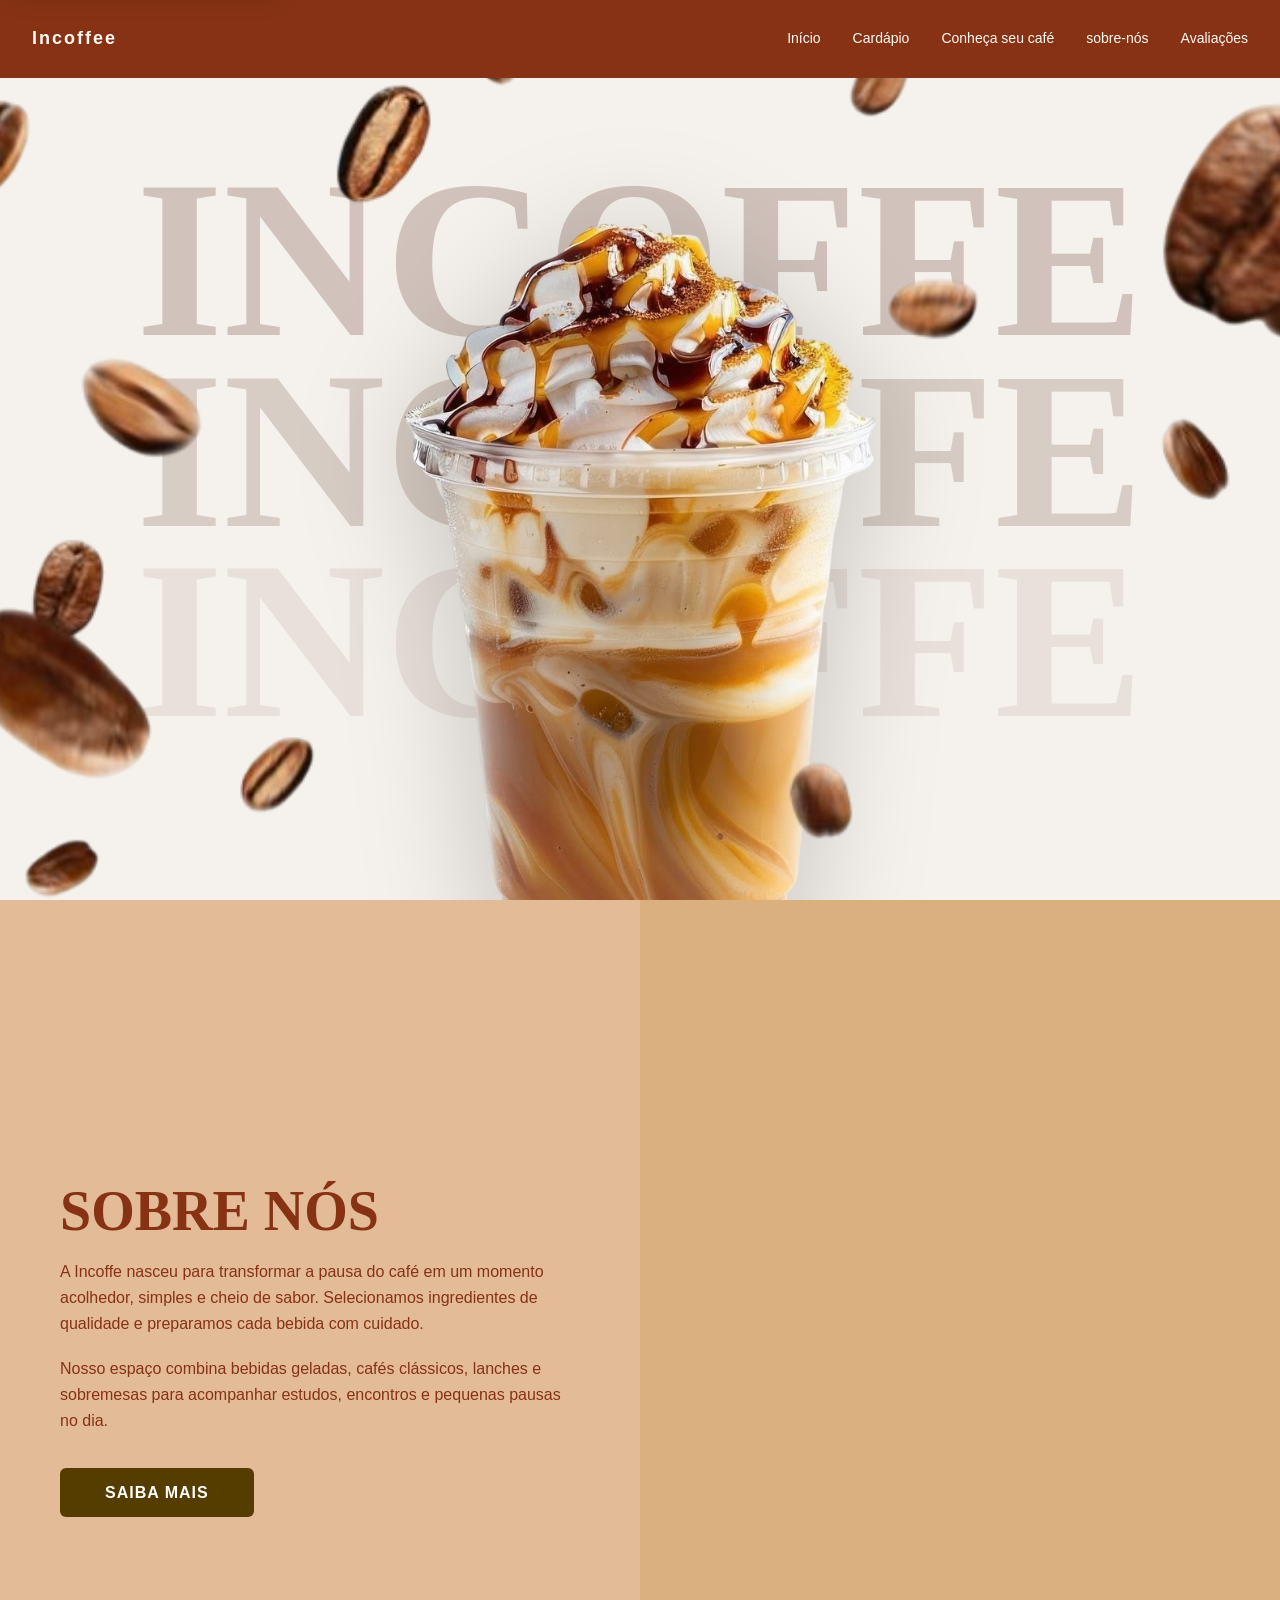
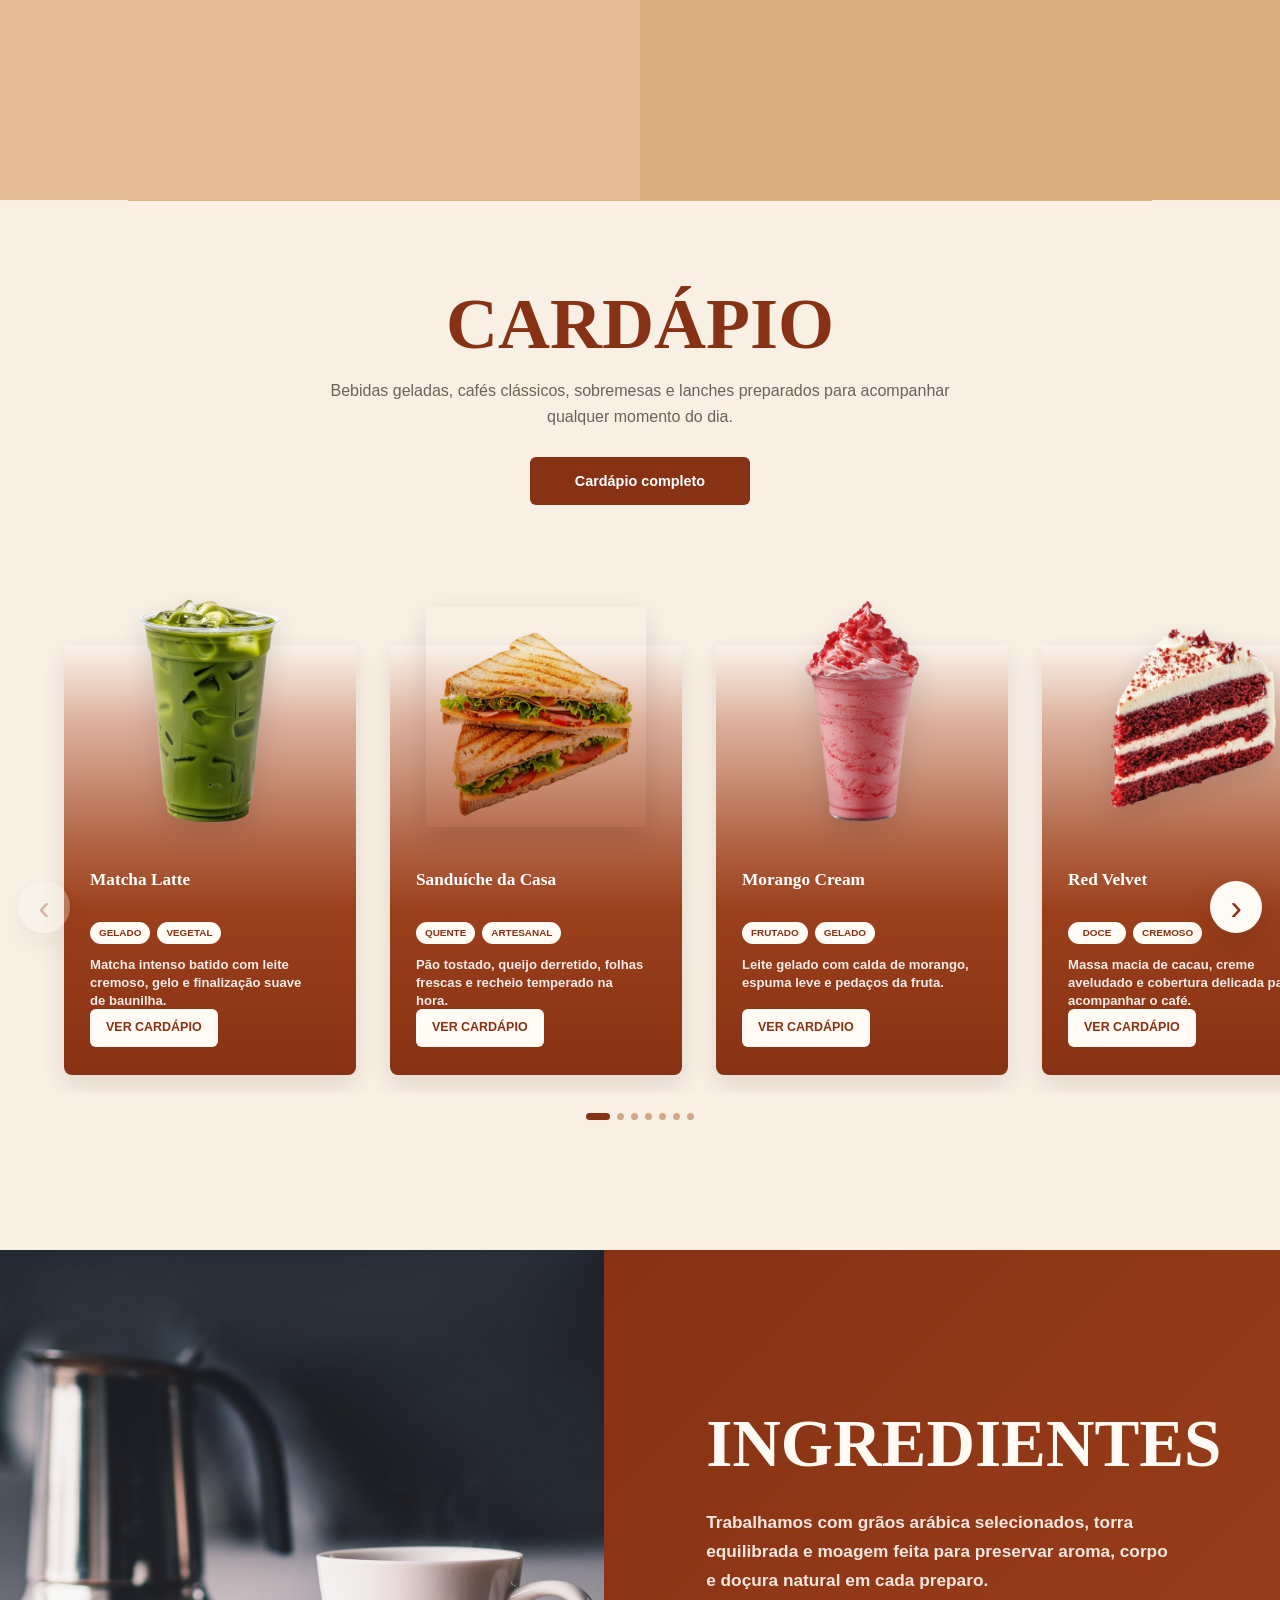
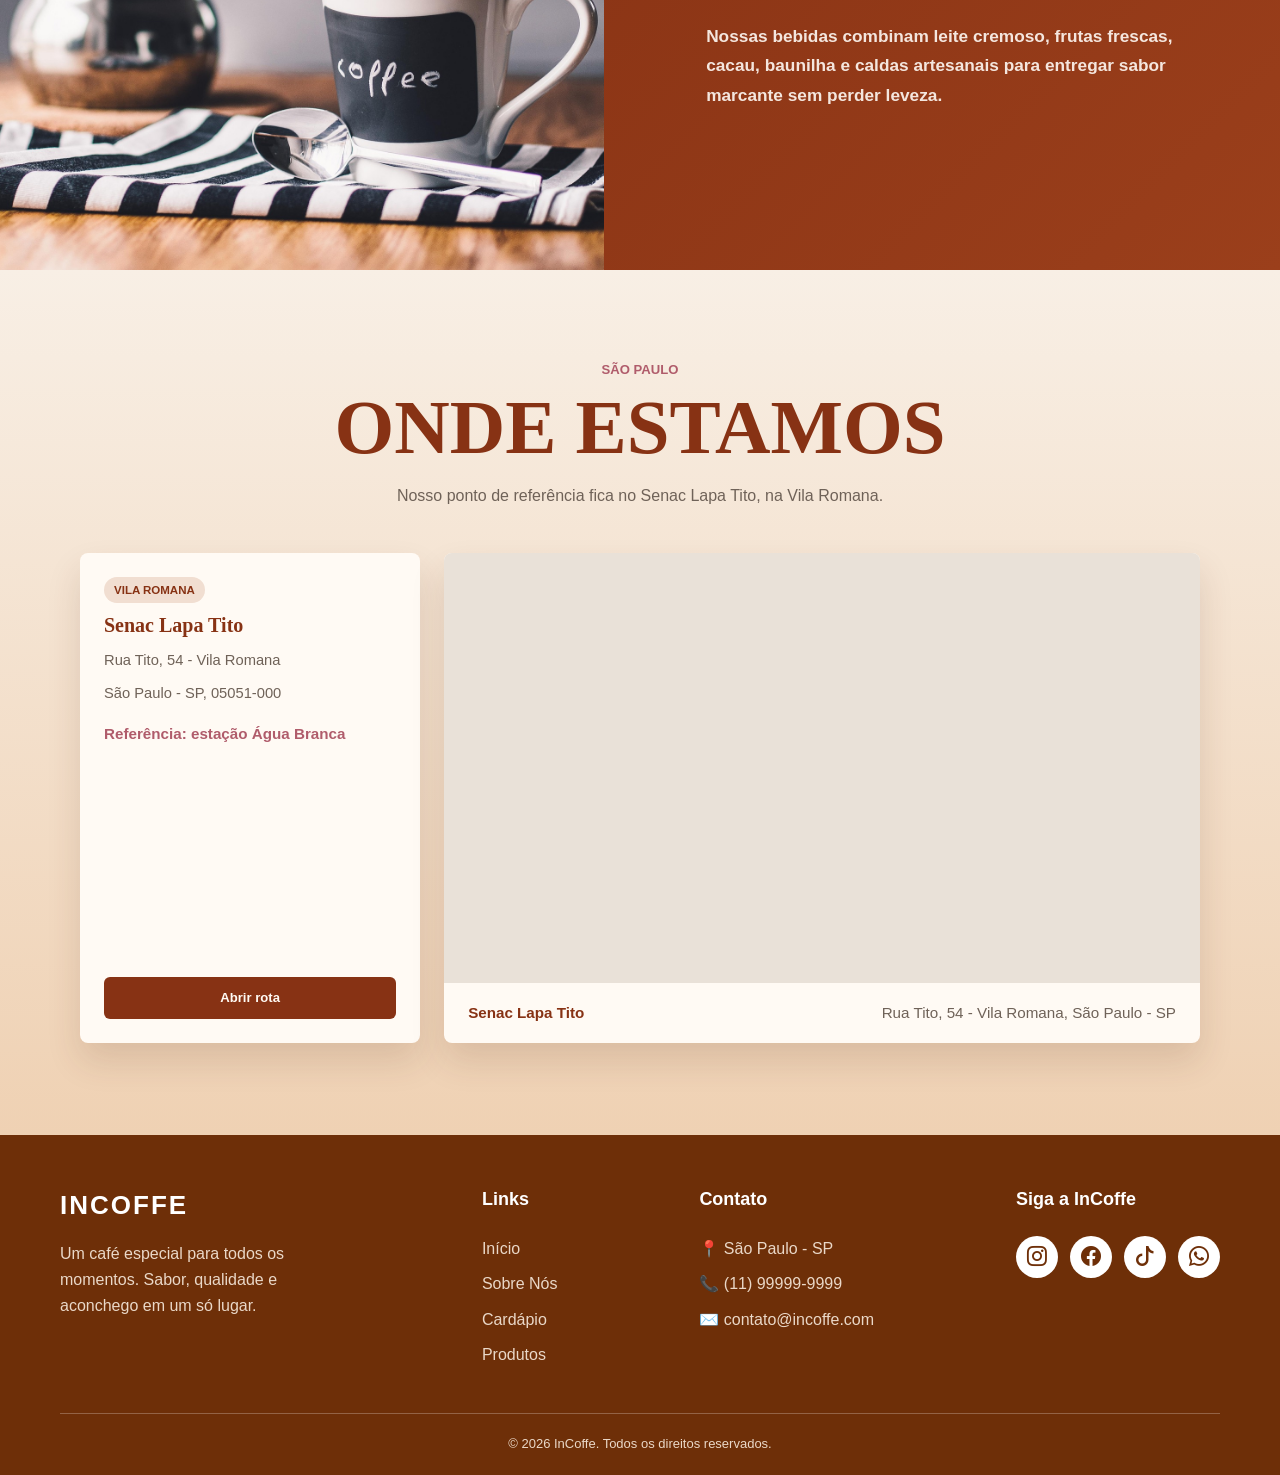
==== commit 879a76af: "reformulando a avaliação. repliquei o estilo do site para avaliação e  deixei menos saturada a cor d" ====
--- a/index.html
+++ b/index.html
@@ -21,7 +21,7 @@
         <li class="item-navegacao"><a href="cardapio.html">Cardápio</a></li>
         <li class="item-navegacao"><a href="conheça.html">Conheça seu café</a></li>
         <li class="item-navegacao"><a href="sobrenos.html">sobre-nós</a></li>
-        <li class="item-navegacao"><a href="#testimonials">Avaliações</a></li>
+        <li class="item-navegacao"><a href="avaliacion.html">Avaliações</a></li>
       </ul>
 
       <button id="botao-mobile" type="button" aria-label="Abrir menu">
--- a/Css/index.css
+++ b/Css/index.css
@@ -133,7 +133,7 @@
   align-items: center;
   justify-content: center;
   overflow: hidden;
-  background: #f7f2ea;
+  background: #f5f1ec;
   container-type: inline-size;
 }
 
@@ -163,7 +163,7 @@
 .inicio-texto-linha {
   display: block;
   width: 100%;
-  color: rgba(139, 69, 19, 0.32);
+  color: rgba(126, 91, 72, 0.3);
   font-family: "Rockwell Extra Bold", Rockwell, "Cooper Black", Georgia, serif;
   font-size: clamp(4rem, 18cqi, 14rem);
   font-weight: 900;
@@ -175,11 +175,11 @@
 }
 
 .inicio-texto-linha:nth-child(2) {
-  color: rgba(139, 69, 19, 0.26);
+  color: rgba(126, 91, 72, 0.24);
 }
 
 .inicio-texto-linha:nth-child(3) {
-  color: rgba(139, 69, 19, 0.12);
+  color: rgba(126, 91, 72, 0.11);
 }
 
 .inicio-produto {
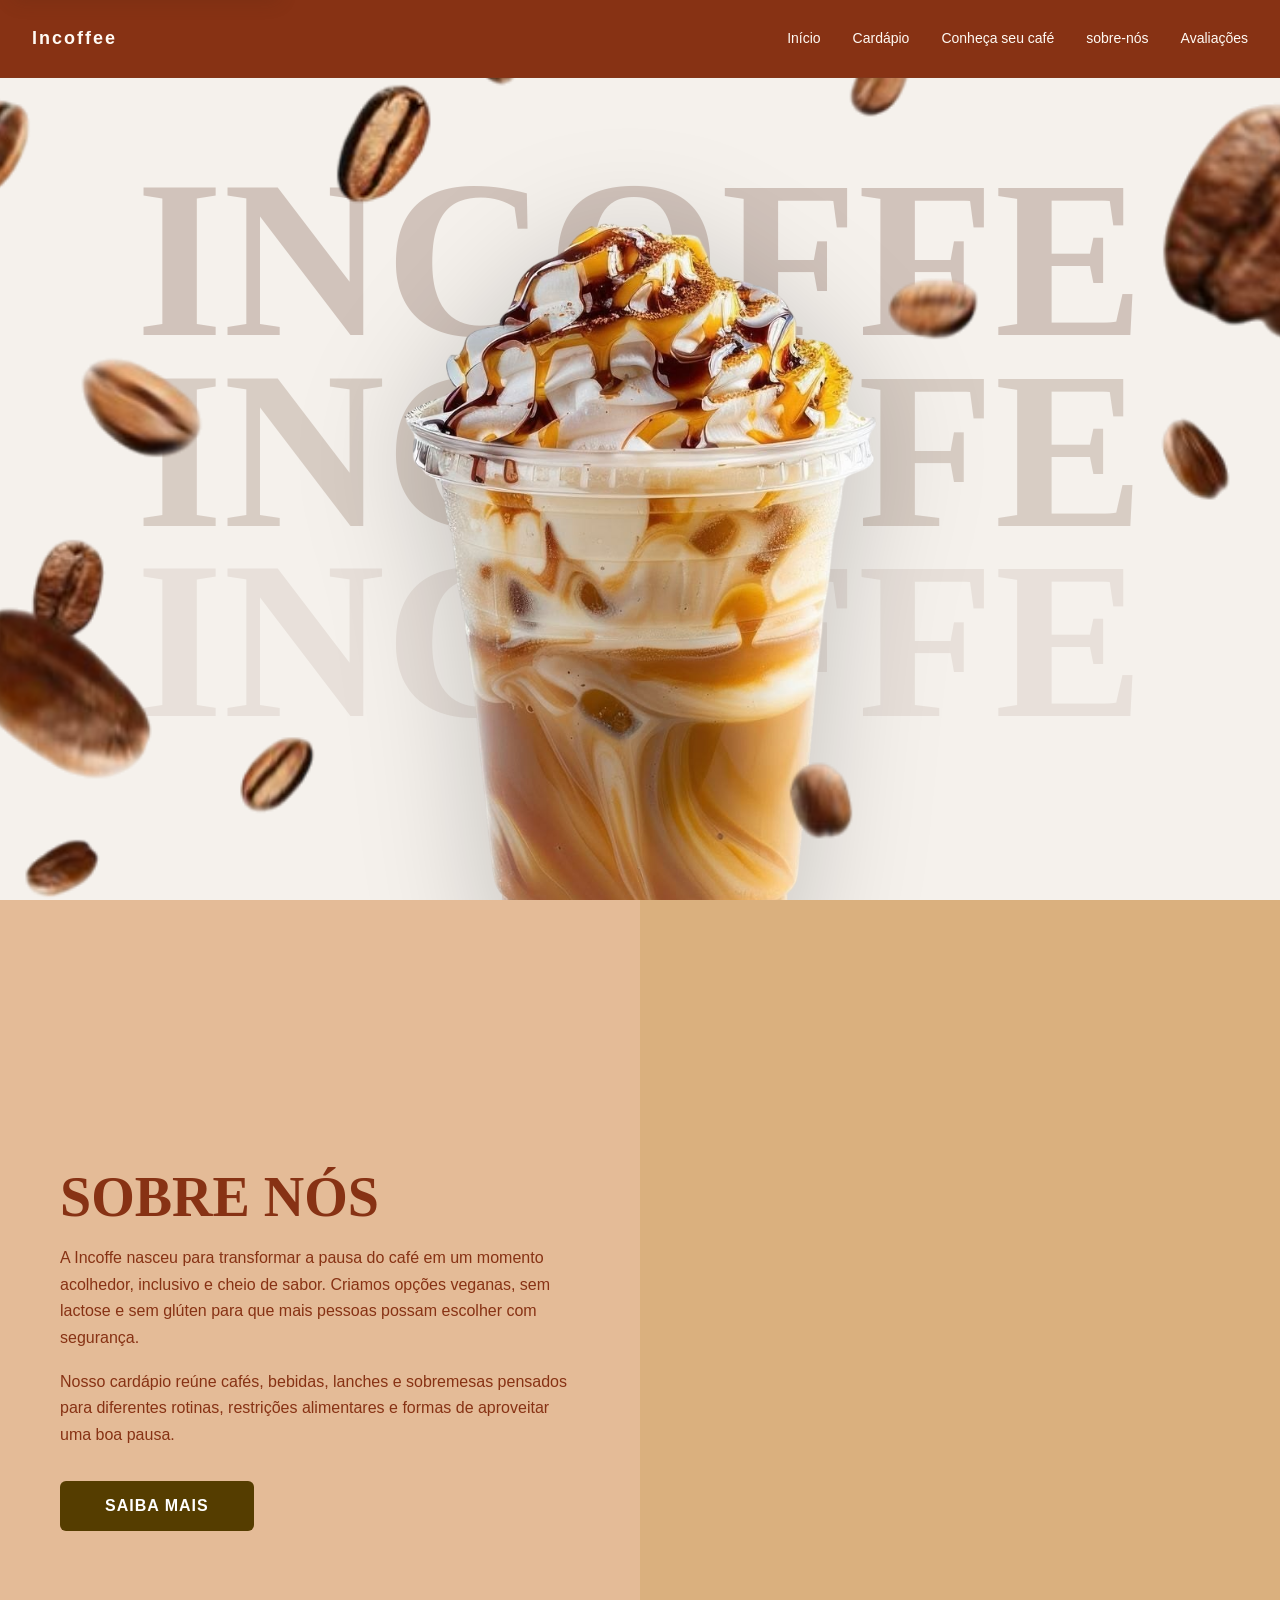
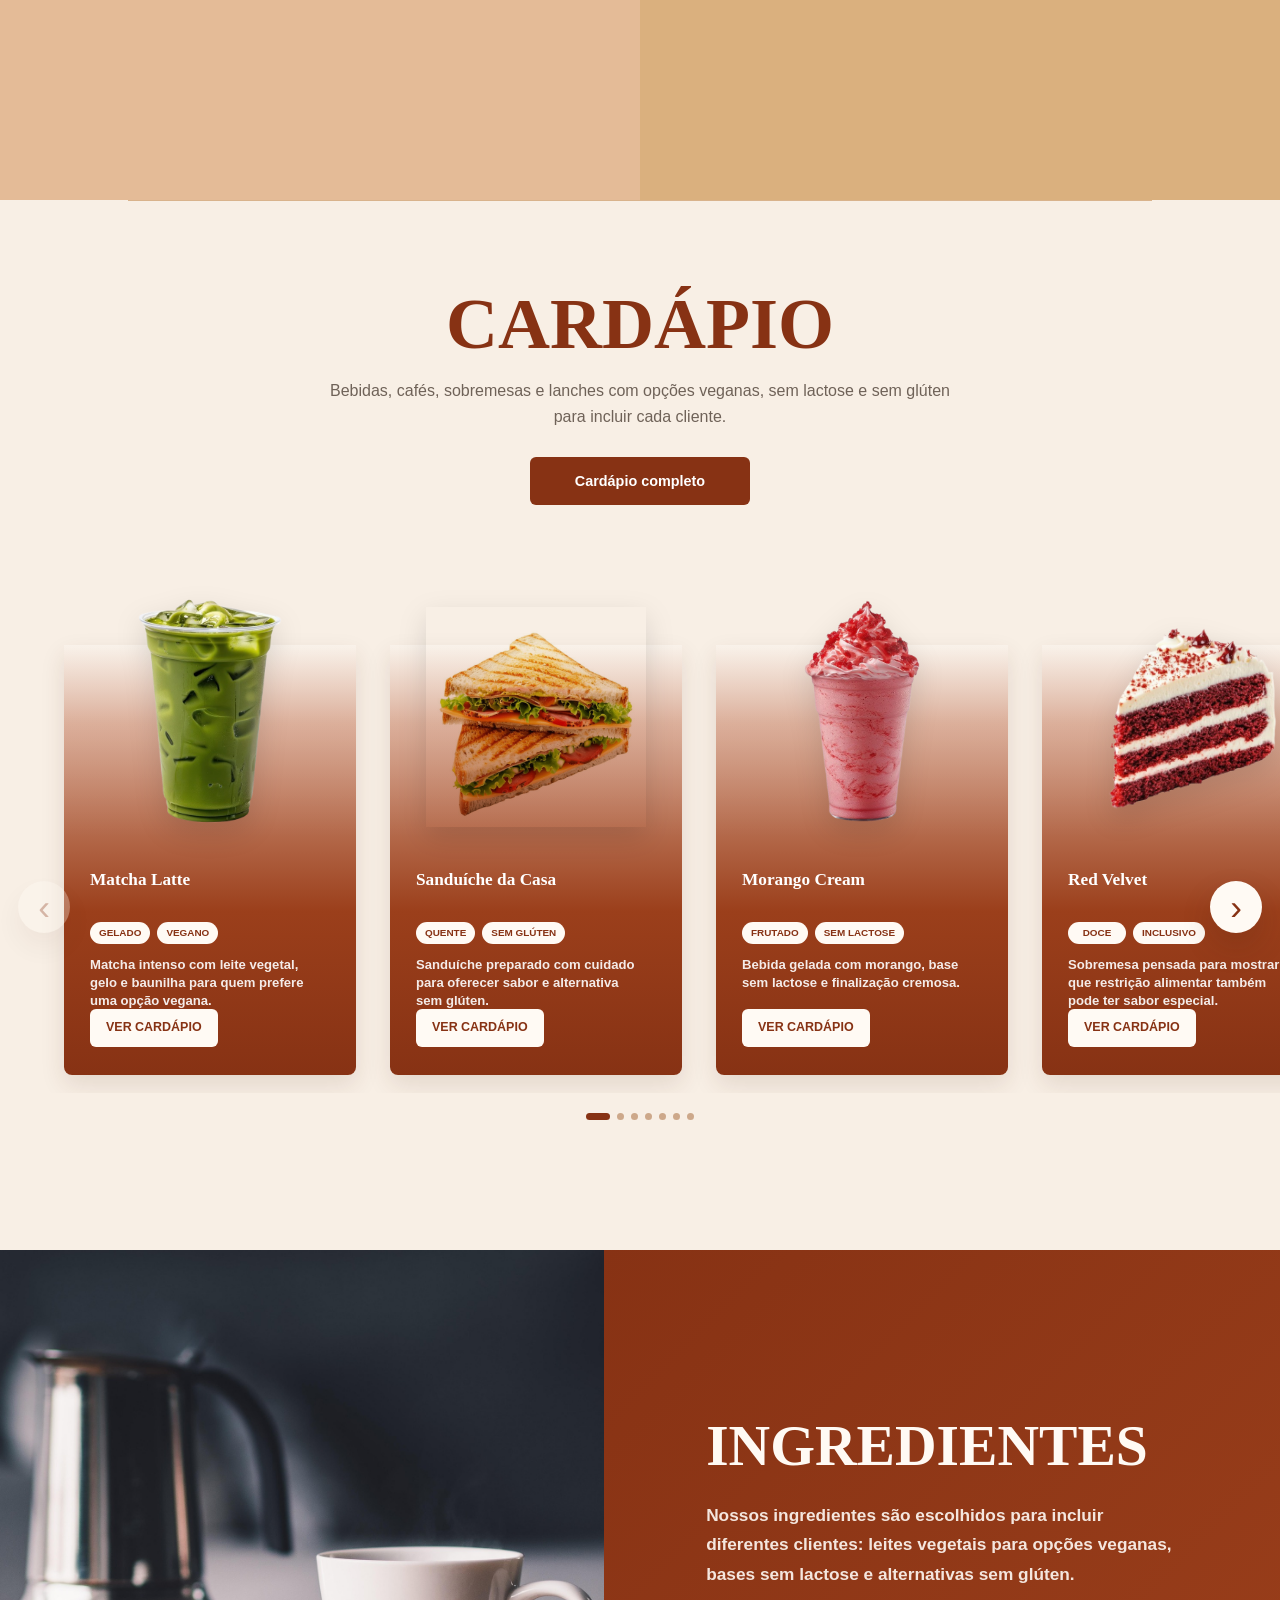
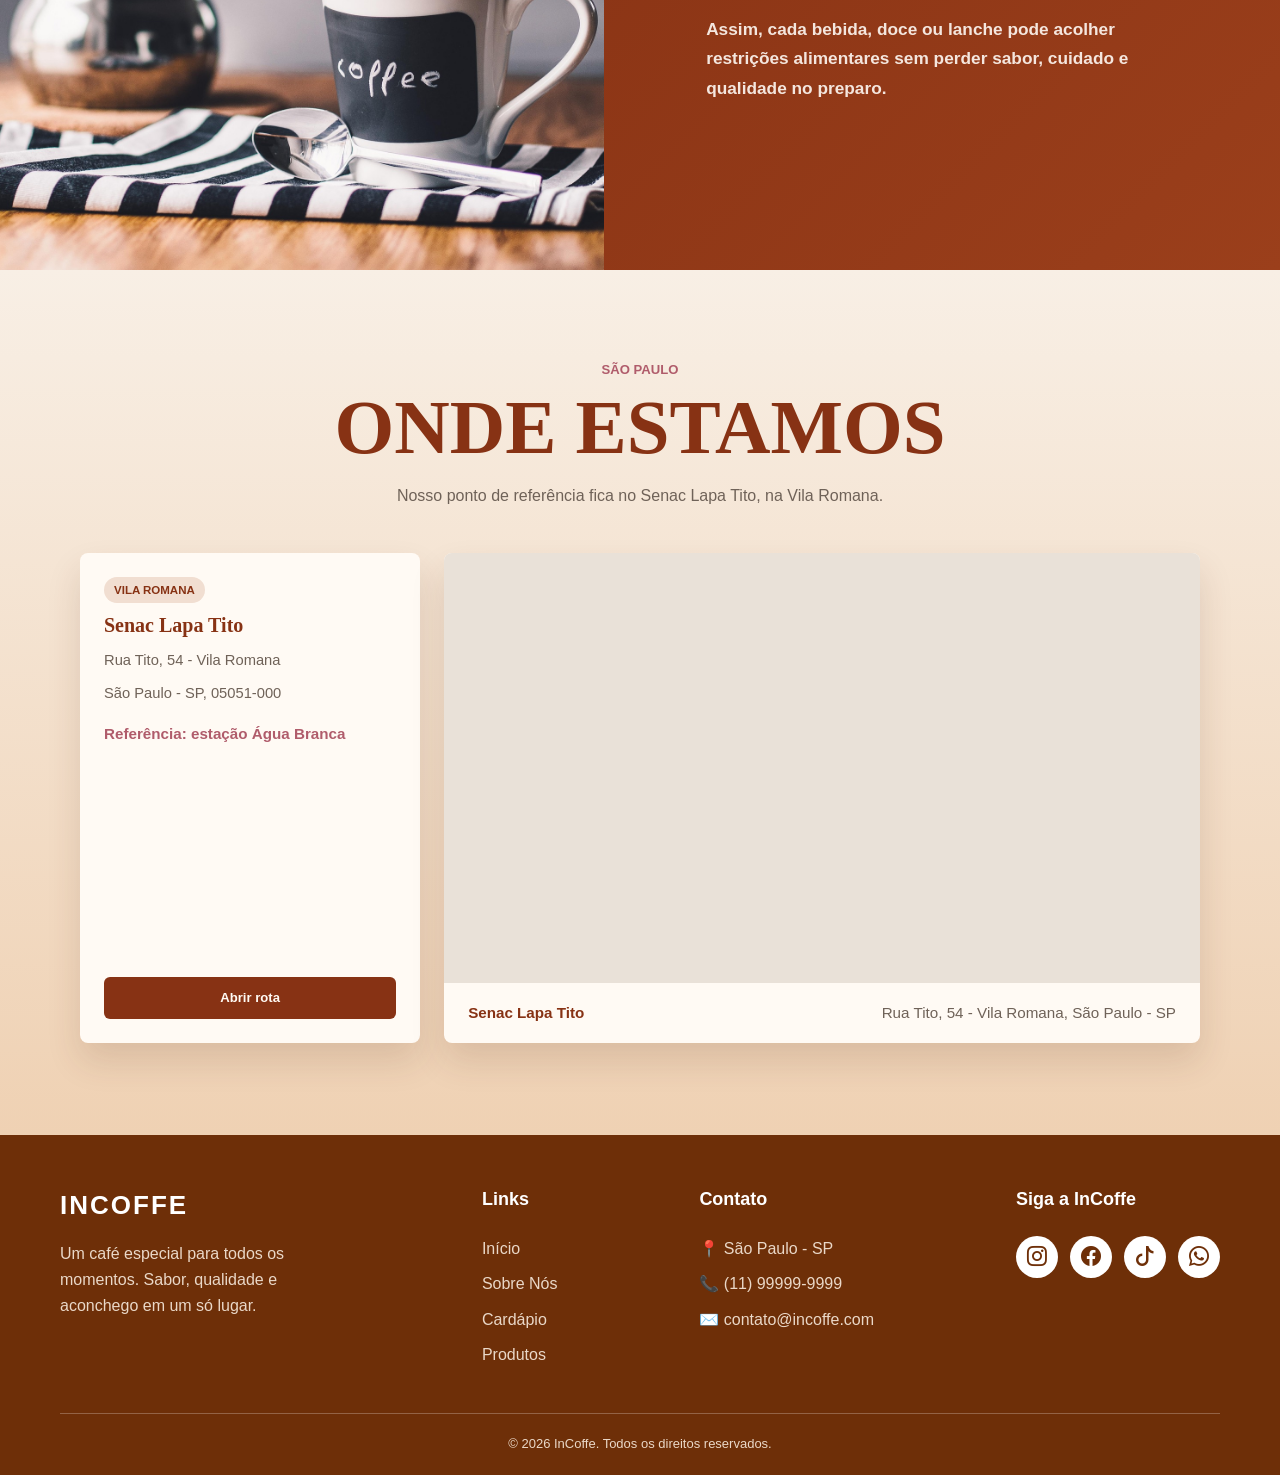
==== commit bd01b649: "." ====
--- a/index.html
+++ b/index.html
@@ -5,7 +5,11 @@
   <meta charset="UTF-8">
   <meta name="viewport" content="width=device-width, initial-scale=1.0">
   <title>INCOFFE - Coffee Shop</title>
+  <link rel="stylesheet" href="https://cdnjs.cloudflare.com/ajax/libs/font-awesome/6.5.1/css/all.min.css"
+    integrity="sha512-DTOQO9RWCH3ppGqcWaEA1BIZOC6xxalwEsw9c2QQeAIftl+Vegovlnee1c9QX4TctnWMn13TZye+giMm8e2LwA=="
+    crossorigin="anonymous" referrerpolicy="no-referrer">
   <link rel="stylesheet" href="Css/index.css" type="text/css">
+  <link rel="stylesheet" href="Css/navbar.css" type="text/css">
   <link rel="stylesheet" href="https://cdn.jsdelivr.net/npm/bootstrap-icons@1.13.1/font/bootstrap-icons.min.css">
 </head>
 
@@ -24,7 +28,7 @@
         <li class="item-navegacao"><a href="avaliacion.html">Avaliações</a></li>
       </ul>
 
-      <button id="botao-mobile" type="button" aria-label="Abrir menu">
+      <button id="botao-mobile" type="button" aria-label="Abrir menu" aria-expanded="false">
         <i class="fa-solid fa-bars"></i>
       </button>
     </nav>
@@ -61,12 +65,12 @@
         <div class="sobre-texto">
           <h2 class="titulo-secao">SOBRE NÓS</h2>
           <p class="texto-secao">
-            A Incoffe nasceu para transformar a pausa do café em um momento acolhedor, simples e cheio de sabor.
-            Selecionamos ingredientes de qualidade e preparamos cada bebida com cuidado.
+            A Incoffe nasceu para transformar a pausa do café em um momento acolhedor, inclusivo e cheio de sabor.
+            Criamos opções veganas, sem lactose e sem glúten para que mais pessoas possam escolher com segurança.
           </p>
           <p class="texto-secao">
-            Nosso espaço combina bebidas geladas, cafés clássicos, lanches e sobremesas para acompanhar estudos,
-            encontros e pequenas pausas no dia.
+            Nosso cardápio reúne cafés, bebidas, lanches e sobremesas pensados para diferentes rotinas,
+            restrições alimentares e formas de aproveitar uma boa pausa.
           </p>
           <a class="botao-secundario" href="sobrenos.html">SAIBA MAIS</a>
         </div>
@@ -82,7 +86,7 @@
     <section class="cardapio" id="cardapio">
       <div class="cardapio-chamada">
         <h2>CARDÁPIO</h2>
-        <p>Bebidas geladas, cafés clássicos, sobremesas e lanches preparados para acompanhar qualquer momento do dia.</p>
+        <p>Bebidas, cafés, sobremesas e lanches com opções veganas, sem lactose e sem glúten para incluir cada cliente.</p>
         <a class="botao-cardapio" href="cardapio.html">Cardápio completo</a>
       </div>
 
@@ -98,9 +102,9 @@
               <h3>Matcha Latte</h3>
               <div class="produto-etiquetas">
                 <span>gelado</span>
-                <span>vegetal</span>
-              </div>
-              <p>Matcha intenso batido com leite cremoso, gelo e finalização suave de baunilha.</p>
+                <span>vegano</span>
+              </div>
+              <p>Matcha intenso com leite vegetal, gelo e baunilha para quem prefere uma opção vegana.</p>
               <a class="produto-botao" href="cardapio.html" aria-label="Ver Matcha Latte no cardápio">Ver cardápio</a>
             </article>
 
@@ -109,9 +113,9 @@
               <h3>Sanduíche da Casa</h3>
               <div class="produto-etiquetas">
                 <span>quente</span>
-                <span>artesanal</span>
-              </div>
-              <p>Pão tostado, queijo derretido, folhas frescas e recheio temperado na hora.</p>
+                <span>sem glúten</span>
+              </div>
+              <p>Sanduíche preparado com cuidado para oferecer sabor e alternativa sem glúten.</p>
               <a class="produto-botao" href="cardapio.html" aria-label="Ver Sanduíche da Casa no cardápio">Ver cardápio</a>
             </article>
 
@@ -120,9 +124,9 @@
               <h3>Morango Cream</h3>
               <div class="produto-etiquetas">
                 <span>frutado</span>
-                <span>gelado</span>
-              </div>
-              <p>Leite gelado com calda de morango, espuma leve e pedaços da fruta.</p>
+                <span>sem lactose</span>
+              </div>
+              <p>Bebida gelada com morango, base sem lactose e finalização cremosa.</p>
               <a class="produto-botao" href="cardapio.html" aria-label="Ver Morango Cream no cardápio">Ver cardápio</a>
             </article>
 
@@ -131,9 +135,9 @@
               <h3>Red Velvet</h3>
               <div class="produto-etiquetas">
                 <span>doce</span>
-                <span>cremoso</span>
-              </div>
-              <p>Massa macia de cacau, creme aveludado e cobertura delicada para acompanhar o café.</p>
+                <span>inclusivo</span>
+              </div>
+              <p>Sobremesa pensada para mostrar que restrição alimentar também pode ter sabor especial.</p>
               <a class="produto-botao" href="cardapio.html" aria-label="Ver Red Velvet no cardápio">Ver cardápio</a>
             </article>
 
@@ -142,9 +146,9 @@
               <h3>Iced Latte</h3>
               <div class="produto-etiquetas">
                 <span>espresso</span>
-                <span>gelado</span>
-              </div>
-              <p>Espresso encorpado com leite gelado, gelo cristalino e toque leve de caramelo.</p>
+                <span>sem lactose</span>
+              </div>
+              <p>Espresso encorpado com leite sem lactose, gelo cristalino e toque leve de caramelo.</p>
               <a class="produto-botao" href="cardapio.html" aria-label="Ver Iced Latte no cardápio">Ver cardápio</a>
             </article>
 
@@ -164,9 +168,9 @@
               <h3>Torta de Limão</h3>
               <div class="produto-etiquetas">
                 <span>cítrico</span>
-                <span>doce</span>
-              </div>
-              <p>Base crocante, creme de limão equilibrado e cobertura leve para uma pausa fresca.</p>
+                <span>vegano</span>
+              </div>
+              <p>Doce cítrico com preparo pensado para incluir quem busca uma opção vegana.</p>
               <a class="produto-botao" href="cardapio.html" aria-label="Ver Torta de Limão no cardápio">Ver cardápio</a>
             </article>
           </div>
@@ -187,8 +191,8 @@
 
       <div class="ingredientes-conteudo">
         <h2>INGREDIENTES</h2>
-        <p>Trabalhamos com grãos arábica selecionados, torra equilibrada e moagem feita para preservar aroma, corpo e doçura natural em cada preparo.</p>
-        <p>Nossas bebidas combinam leite cremoso, frutas frescas, cacau, baunilha e caldas artesanais para entregar sabor marcante sem perder leveza.</p>
+        <p>Nossos ingredientes são escolhidos para incluir diferentes clientes: leites vegetais para opções veganas, bases sem lactose e alternativas sem glúten.</p>
+        <p>Assim, cada bebida, doce ou lanche pode acolher restrições alimentares sem perder sabor, cuidado e qualidade no preparo.</p>
       </div>
     </section>
 
@@ -266,6 +270,7 @@
     </div>
   </footer>
 
+  <script src="navbar.js"></script>
   <script src="script.js"></script>
   <script src="acessibilidade.js"></script>
 </body>
--- a/Css/index.css
+++ b/Css/index.css
@@ -69,61 +69,6 @@
   outline-offset: 3px;
 }
 
-/* Navegação */
-#barra-navegacao {
-  position: fixed;
-  inset: 0 0 auto;
-  z-index: 1000;
-  display: flex;
-  align-items: center;
-  justify-content: space-between;
-  padding: 1.5rem 2rem;
-  border-bottom: 0.5px solid var(--borda);
-  background: var(--marrom);
-}
-
-#logo-navegacao {
-  color: var(--creme);
-  font-size: 18px;
-  font-style: normal;
-  font-weight: 600;
-  letter-spacing: 2px;
-}
-
-#lista-navegacao {
-  display: flex;
-  gap: 2rem;
-  list-style: none;
-  font-size: 14px;
-}
-
-#lista-navegacao a {
-  color: var(--creme);
-  text-decoration: none;
-  transition: color var(--transicao);
-}
-
-#lista-navegacao a:hover,
-.item-navegacao.ativo a {
-  color: #fff;
-}
-
-#botao-mobile,
-#menu-mobile {
-  display: none;
-}
-
-.botao-padrao {
-  border: 0;
-  border-radius: var(--raio);
-  padding: 0.7rem 1.5rem;
-  background: var(--creme);
-  color: var(--marrom);
-  font-size: 13px;
-  font-weight: 700;
-  cursor: pointer;
-}
-
 /* Início */
 .inicio {
   position: relative;
@@ -593,12 +538,14 @@
 }
 
 .ingredientes-conteudo h2 {
-  margin-bottom: 30px;
+  max-width: 100%;
+  margin-bottom: 26px;
   color: var(--creme);
   font-family: "Rockwell Extra Bold", Rockwell, Georgia, serif;
-  font-size: clamp(2.8rem, 6vw, 4.2rem);
+  font-size: clamp(2.45rem, 5vw, 3.6rem);
   font-weight: 900;
   line-height: 1;
+  text-align: left;
 }
 
 .ingredientes-conteudo p {
--- a/Css/navbar.css
+++ b/Css/navbar.css
@@ -0,0 +1,145 @@
+:root {
+  --marrom: #873214;
+  --marrom-escuro: #6e2f08;
+  --rosa: #b05c6b;
+  --creme: #fffaf4;
+  --borda: rgba(88, 87, 84, 0.1);
+  --raio: 8px;
+  --transicao: 0.3s ease;
+}
+
+body > header {
+  display: block;
+  padding: 0;
+  position: relative;
+  z-index: 1000;
+}
+
+#barra-navegacao {
+  position: fixed;
+  inset: 0 0 auto;
+  z-index: 1000;
+  display: flex;
+  align-items: center;
+  justify-content: space-between;
+  width: 100%;
+  padding: 1.5rem 2rem;
+  border-bottom: 0.5px solid var(--borda);
+  background: var(--marrom);
+}
+
+#barra-navegacao.com-sombra {
+  box-shadow: 0 8px 22px rgba(70, 32, 14, 0.14);
+}
+
+#logo-navegacao {
+  color: var(--creme);
+  font-size: 18px;
+  font-style: normal;
+  font-weight: 600;
+  letter-spacing: 2px;
+}
+
+#lista-navegacao,
+#lista-mobile {
+  margin: 0;
+  padding: 0;
+  list-style: none;
+}
+
+#lista-navegacao {
+  display: flex;
+  gap: 2rem;
+  font-size: 14px;
+}
+
+#lista-navegacao a,
+#lista-mobile a {
+  color: var(--creme);
+  text-decoration: none;
+}
+
+#lista-navegacao a:hover,
+.item-navegacao.ativo a {
+  color: #fff;
+}
+
+#botao-mobile {
+  display: none;
+  border: 0;
+  background: transparent;
+  color: var(--creme);
+  font-size: 1.5rem;
+  cursor: pointer;
+}
+
+#menu-mobile {
+  position: fixed;
+  top: 73px;
+  left: 0;
+  z-index: 999;
+  width: 100%;
+  display: none;
+  padding: 18px 24px 24px;
+  border-top: 1px solid rgba(255, 255, 255, 0.12);
+  background: var(--marrom);
+  box-shadow: 0 18px 30px rgba(70, 32, 14, 0.18);
+}
+
+#menu-mobile.ativo {
+  display: block;
+}
+
+#lista-mobile {
+  display: grid;
+  gap: 14px;
+  margin-bottom: 18px;
+  text-align: center;
+}
+
+.botao-padrao {
+  width: 100%;
+  display: inline-flex;
+  align-items: center;
+  justify-content: center;
+  padding: 0.75rem 1.5rem;
+  border: 0;
+  border-radius: var(--raio);
+  background: var(--creme);
+  color: var(--marrom);
+  font-size: 13px;
+  font-weight: 700;
+  text-decoration: none;
+  cursor: pointer;
+  transition: background var(--transicao), color var(--transicao), transform var(--transicao);
+}
+
+.botao-padrao:hover {
+  transform: translateY(-2px);
+}
+
+@media (min-width: 901px) {
+  #menu-mobile {
+    display: none !important;
+  }
+}
+
+@media (max-width: 900px) {
+  #lista-navegacao {
+    display: none;
+  }
+
+  #botao-mobile {
+    display: block;
+  }
+}
+
+@media (max-width: 768px) {
+  #barra-navegacao {
+    padding: 1rem;
+  }
+
+  #menu-mobile {
+    top: 61px;
+  }
+}
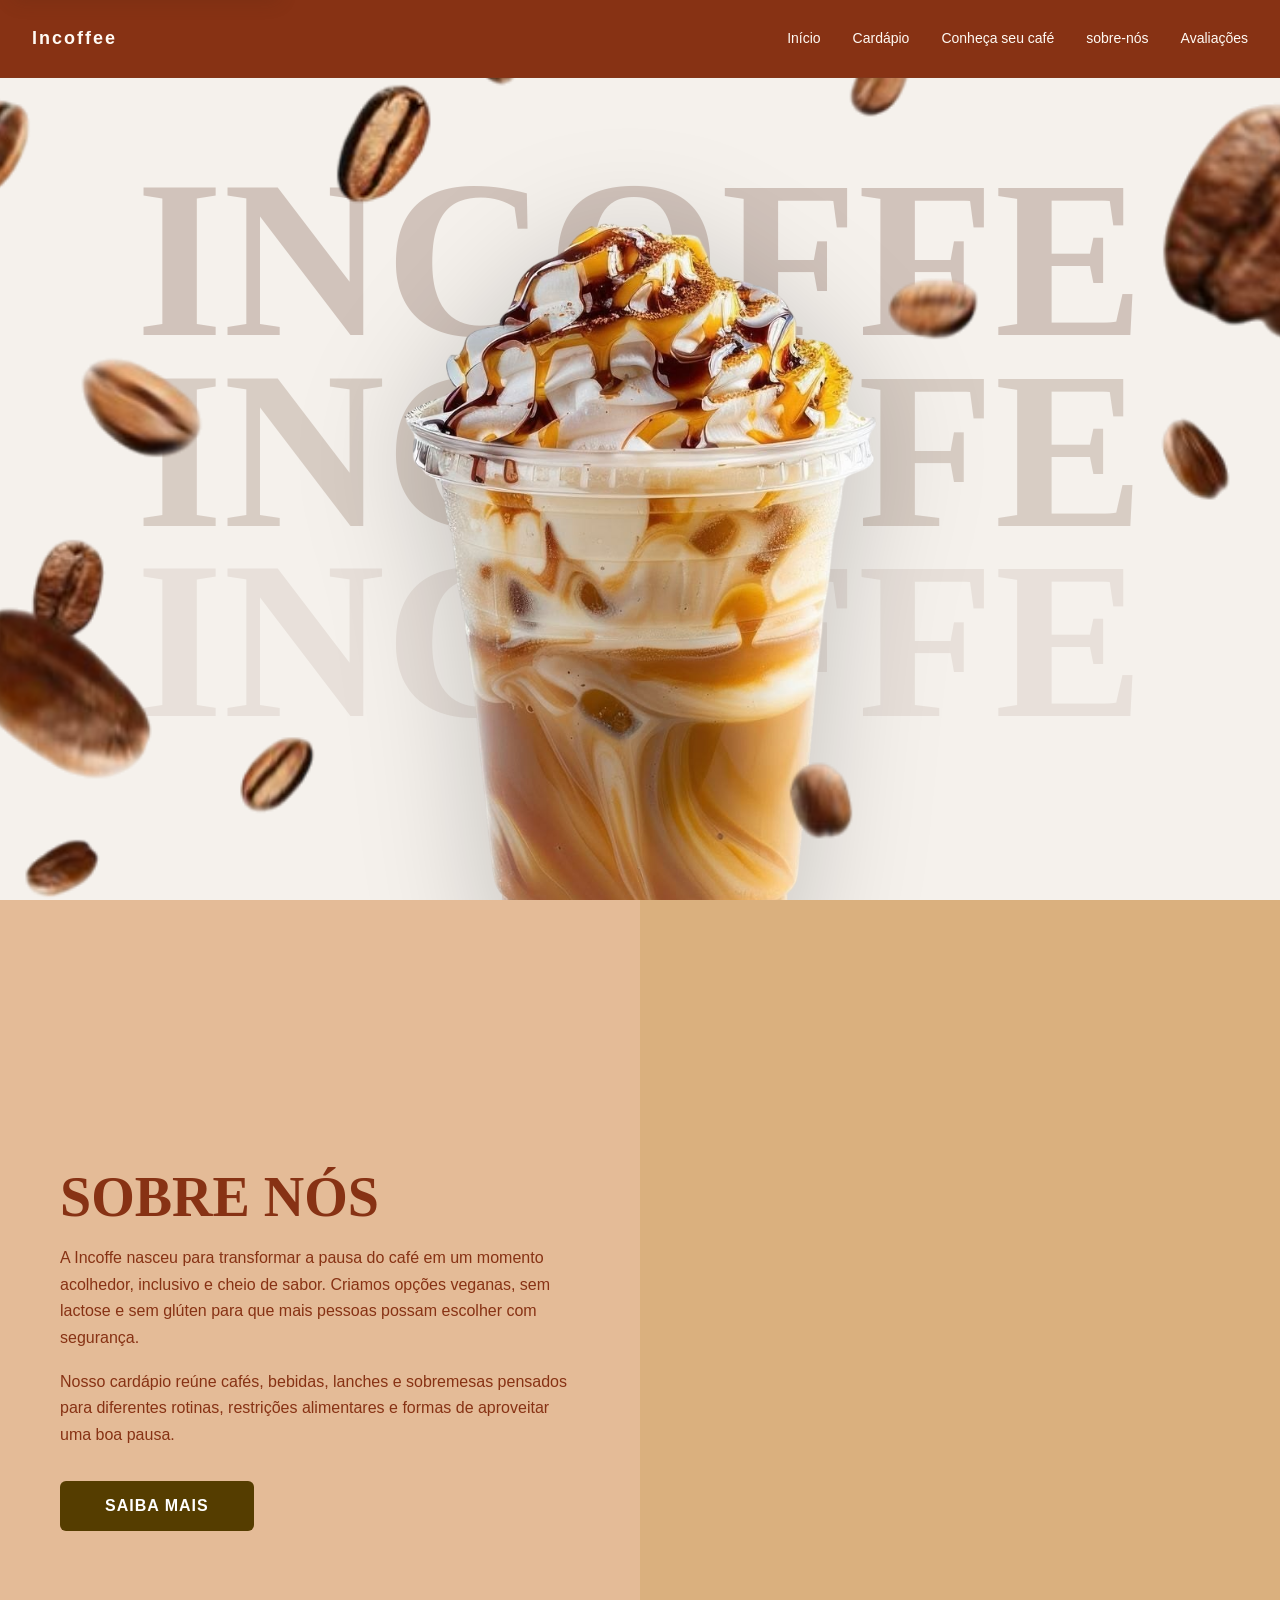
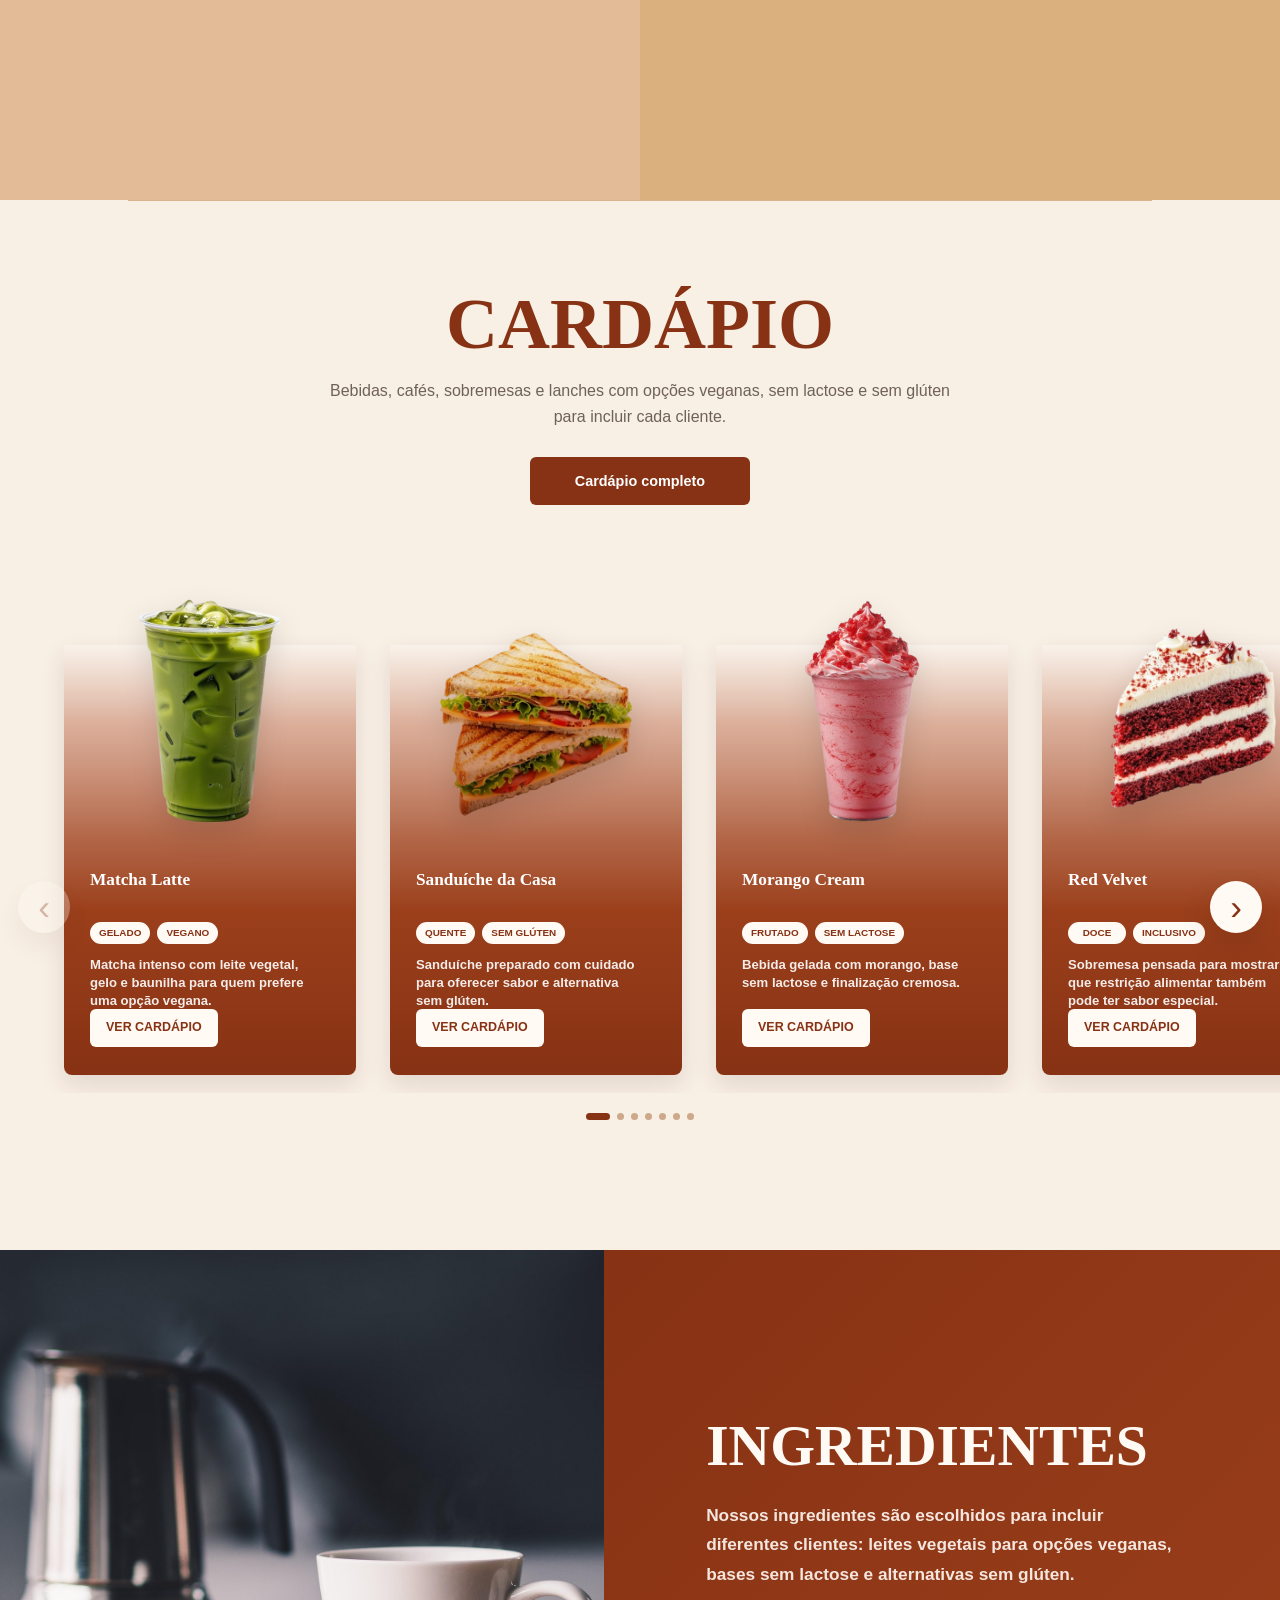
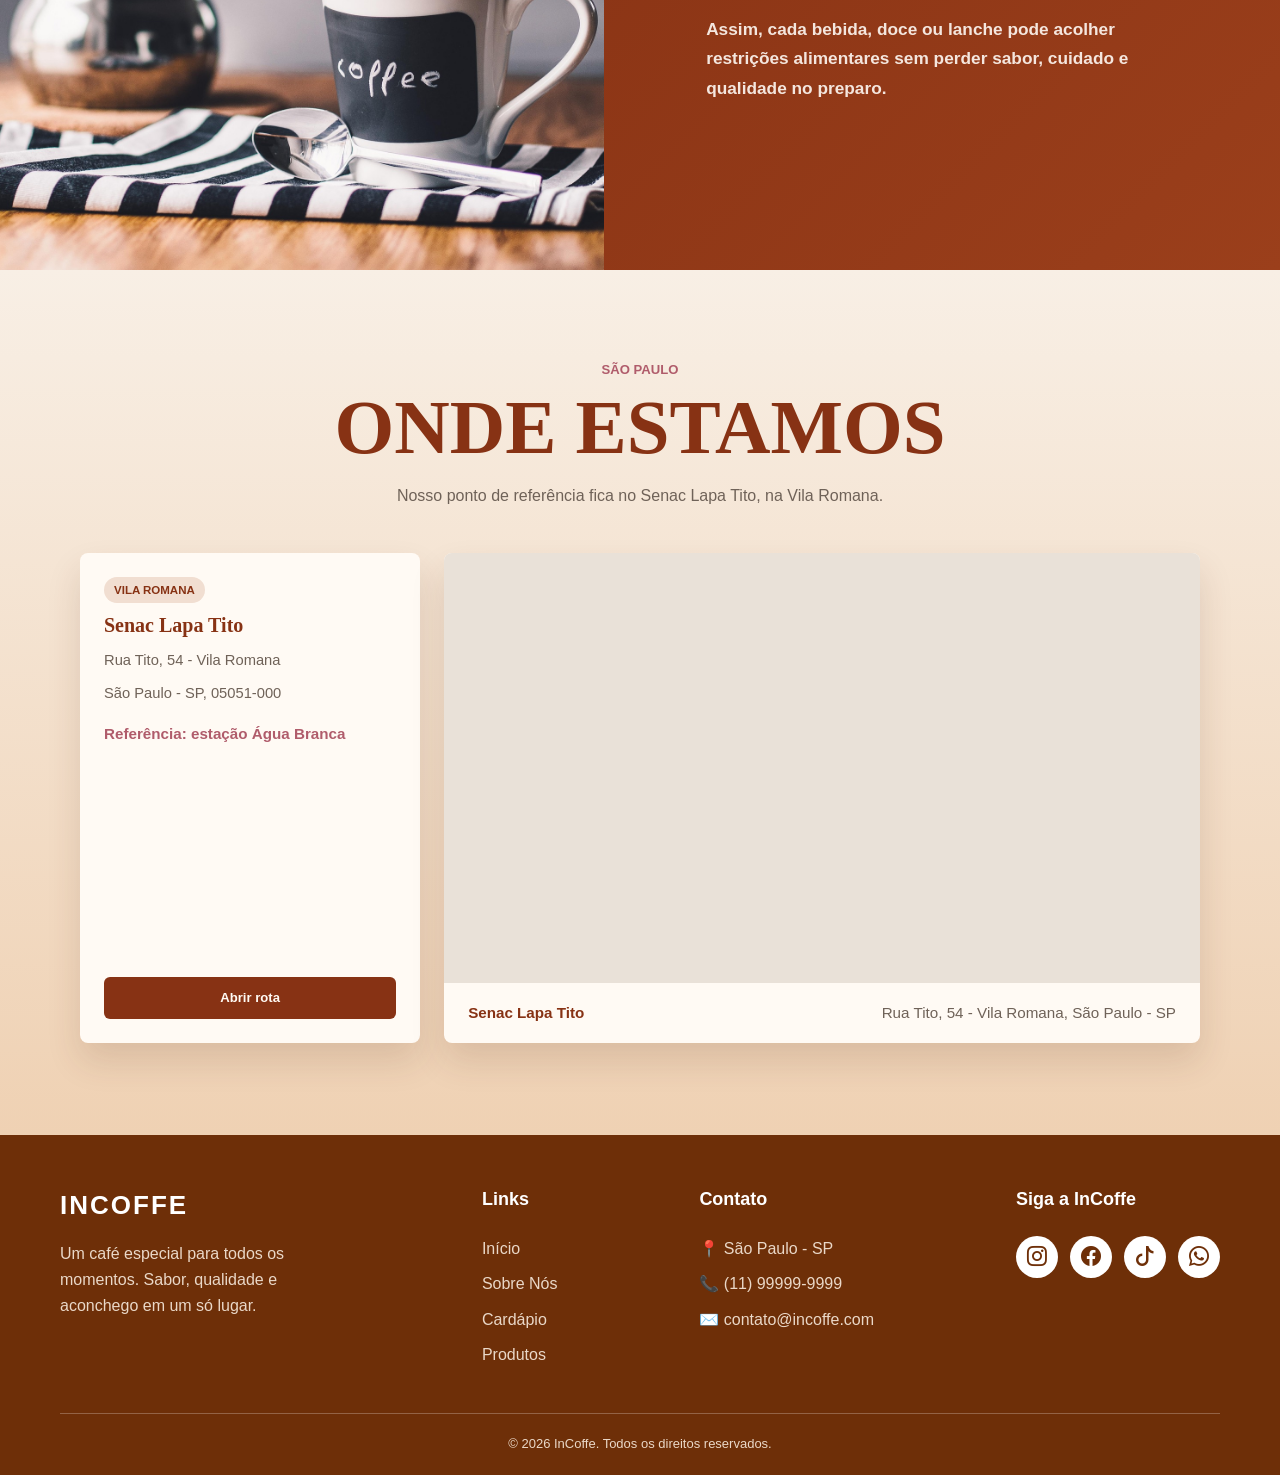
==== commit bd8423a4: "Finalizando alterações" ====
--- a/index.html
+++ b/index.html
@@ -109,7 +109,7 @@
             </article>
 
             <article class="produto">
-              <img src="./Img/Img/SanduicheN.jpg" alt="Sanduíche artesanal">
+              <img src="./Img/Img/SanduicheN.png" alt="Sanduíche artesanal">
               <h3>Sanduíche da Casa</h3>
               <div class="produto-etiquetas">
                 <span>quente</span>
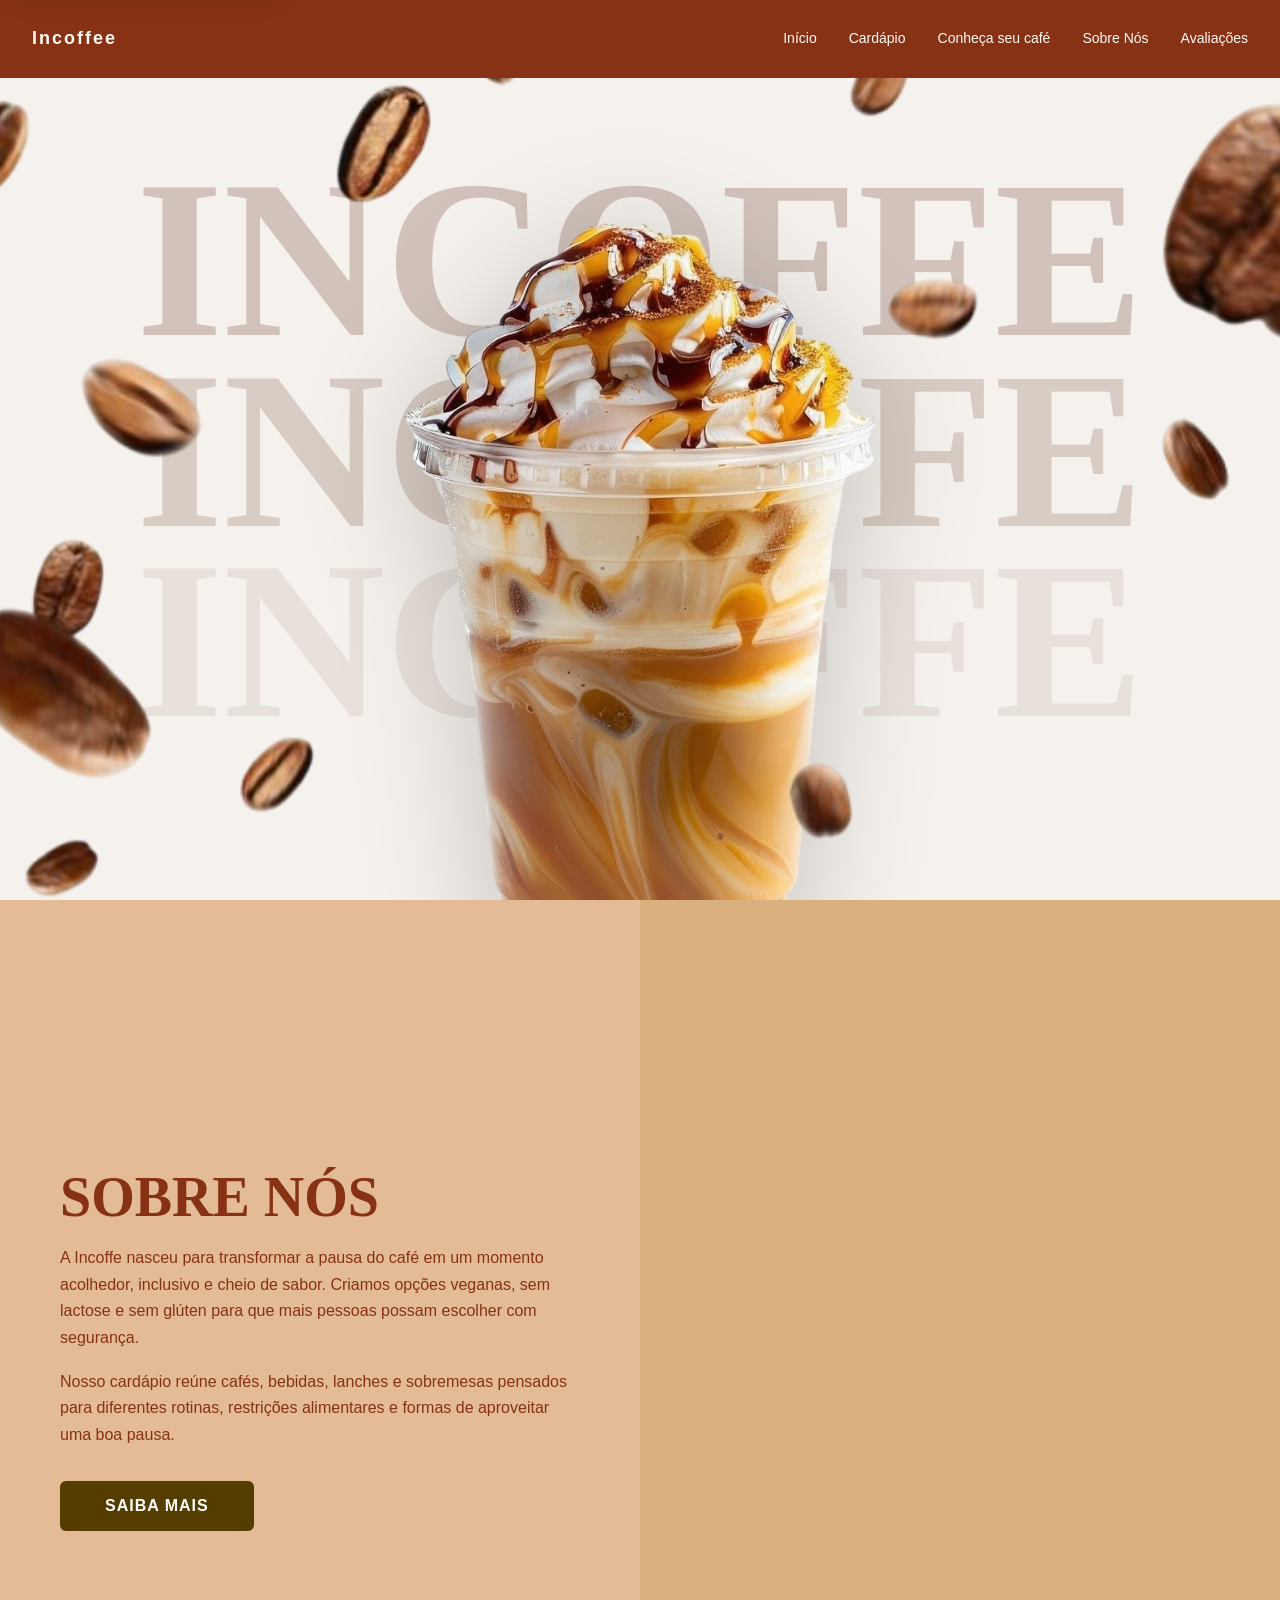
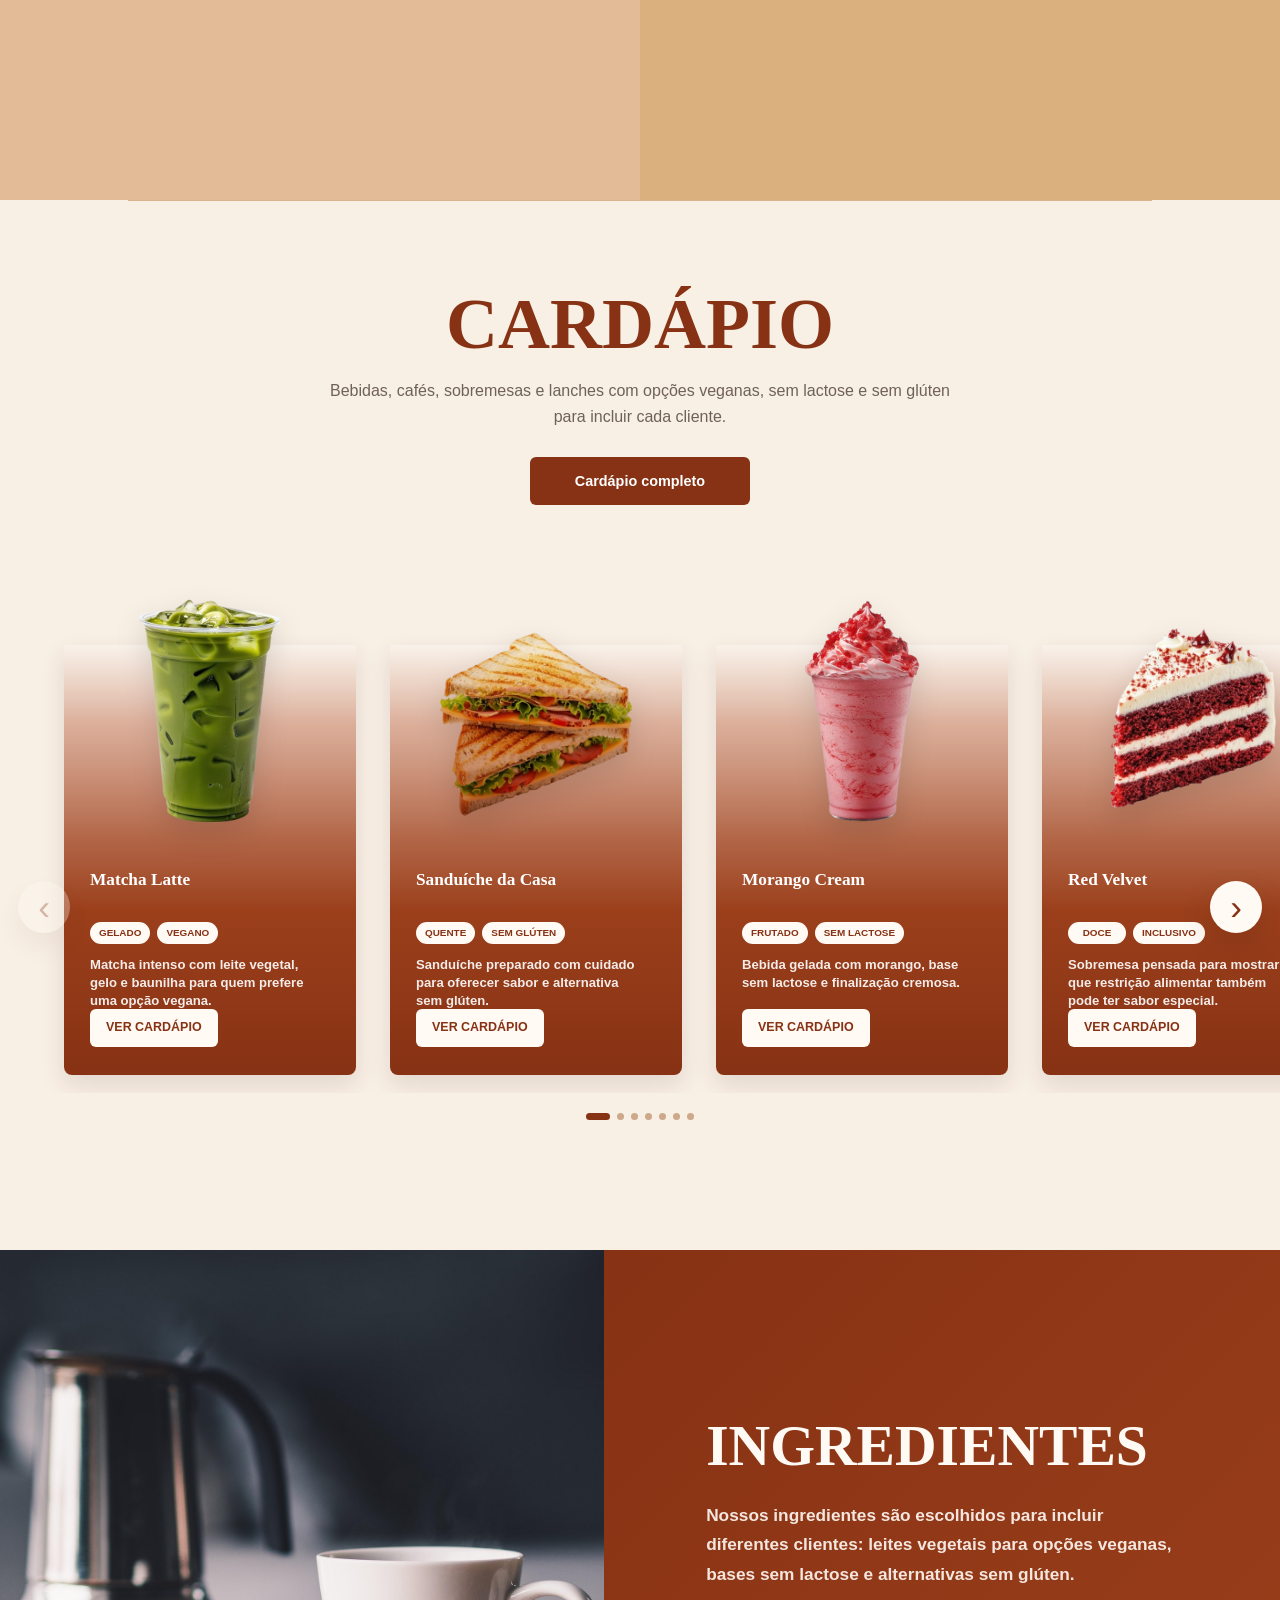
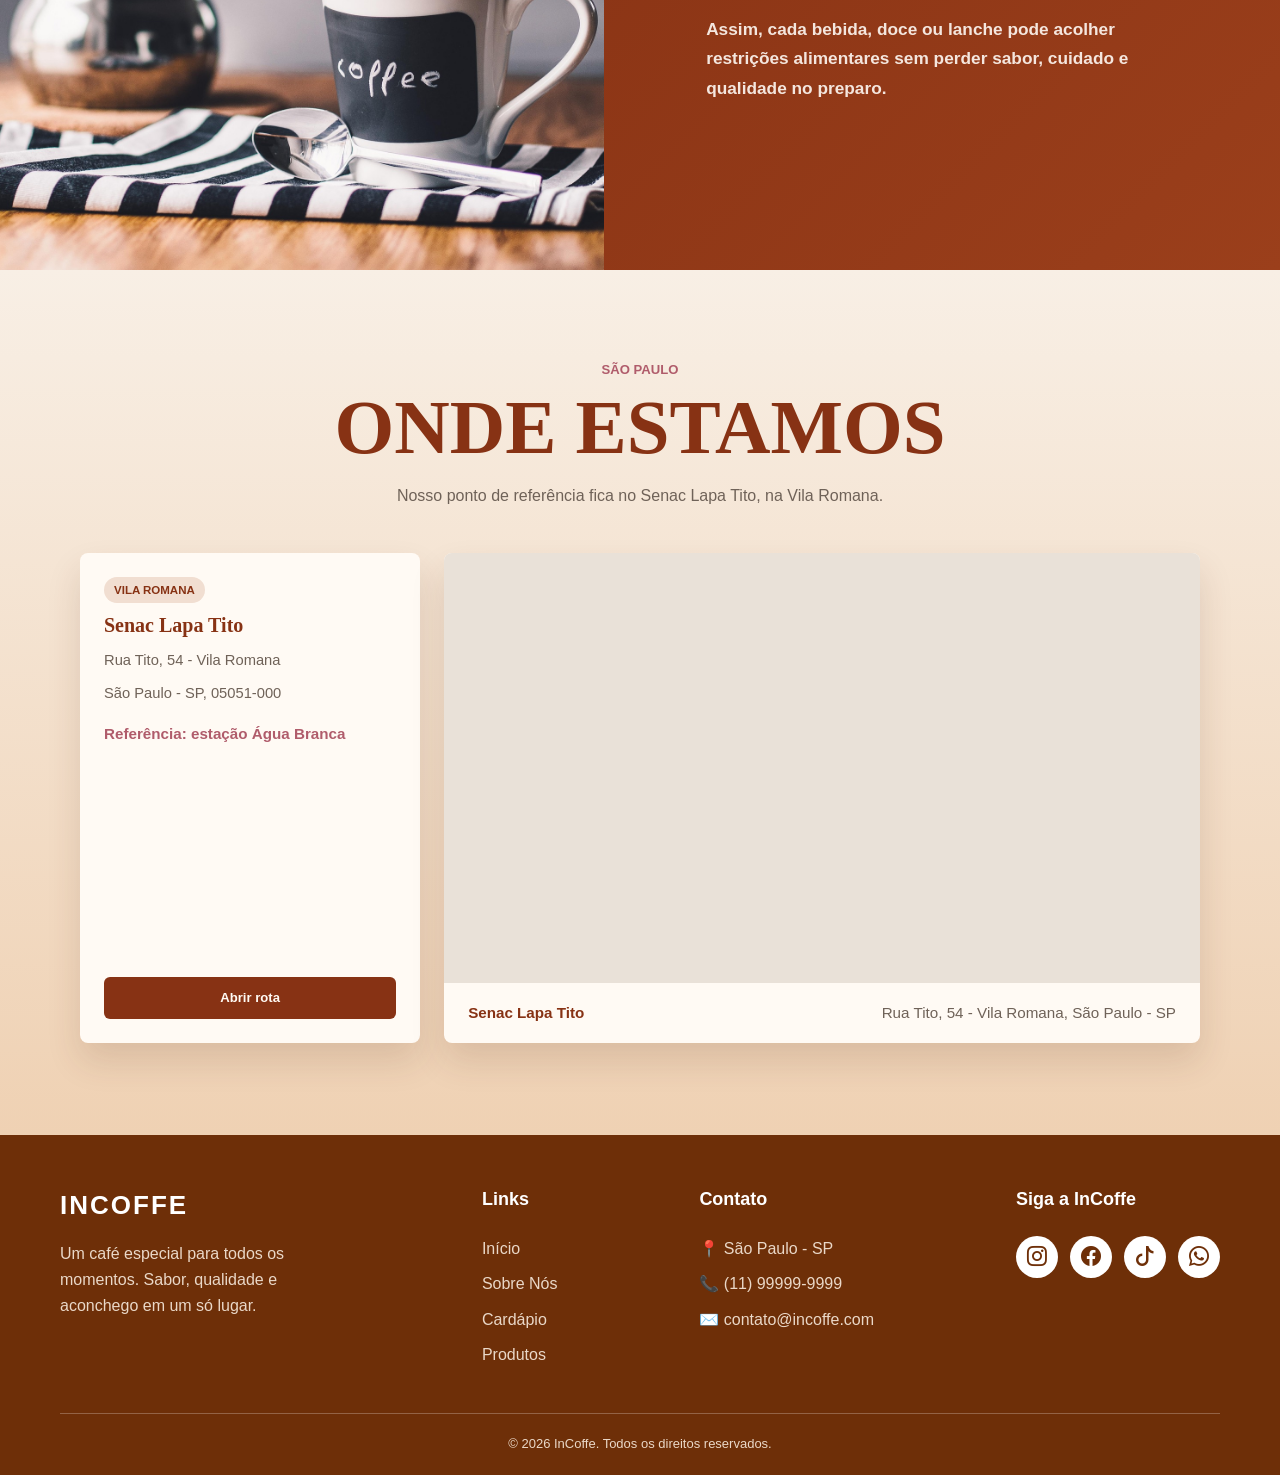
==== commit f47131d0: "," ====
--- a/index.html
+++ b/index.html
@@ -1,6 +1,5 @@
 <!DOCTYPE html>
 <html lang="pt-BR">
-
 <head>
   <meta charset="UTF-8">
   <meta name="viewport" content="width=device-width, initial-scale=1.0">
@@ -24,7 +23,7 @@
         <li class="item-navegacao ativo"><a href="#inicio">Início</a></li>
         <li class="item-navegacao"><a href="cardapio.html">Cardápio</a></li>
         <li class="item-navegacao"><a href="conheça.html">Conheça seu café</a></li>
-        <li class="item-navegacao"><a href="sobrenos.html">sobre-nós</a></li>
+        <li class="item-navegacao"><a href="sobrenos.html">Sobre Nós</a></li>
         <li class="item-navegacao"><a href="avaliacion.html">Avaliações</a></li>
       </ul>
 
@@ -37,7 +36,9 @@
       <ul id="lista-mobile">
         <li class="item-navegacao"><a href="#inicio">Início</a></li>
         <li class="item-navegacao"><a href="#cardapio">Cardápio</a></li>
-        <li class="item-navegacao"><a href="#testimonials">Avaliações</a></li>
+        <li class="item-navegacao"><a href="conheça.html">Conheça seu café</a></li>
+        <li class="item-navegacao"><a href="avaliacion.html">Avaliações</a></li>
+        <li class="item-navegacao"><a href="sobrenos.html">Sobre Nós</a></li>
       </ul>
 
       <button class="botao-padrao" type="button">Peça aqui</button>
